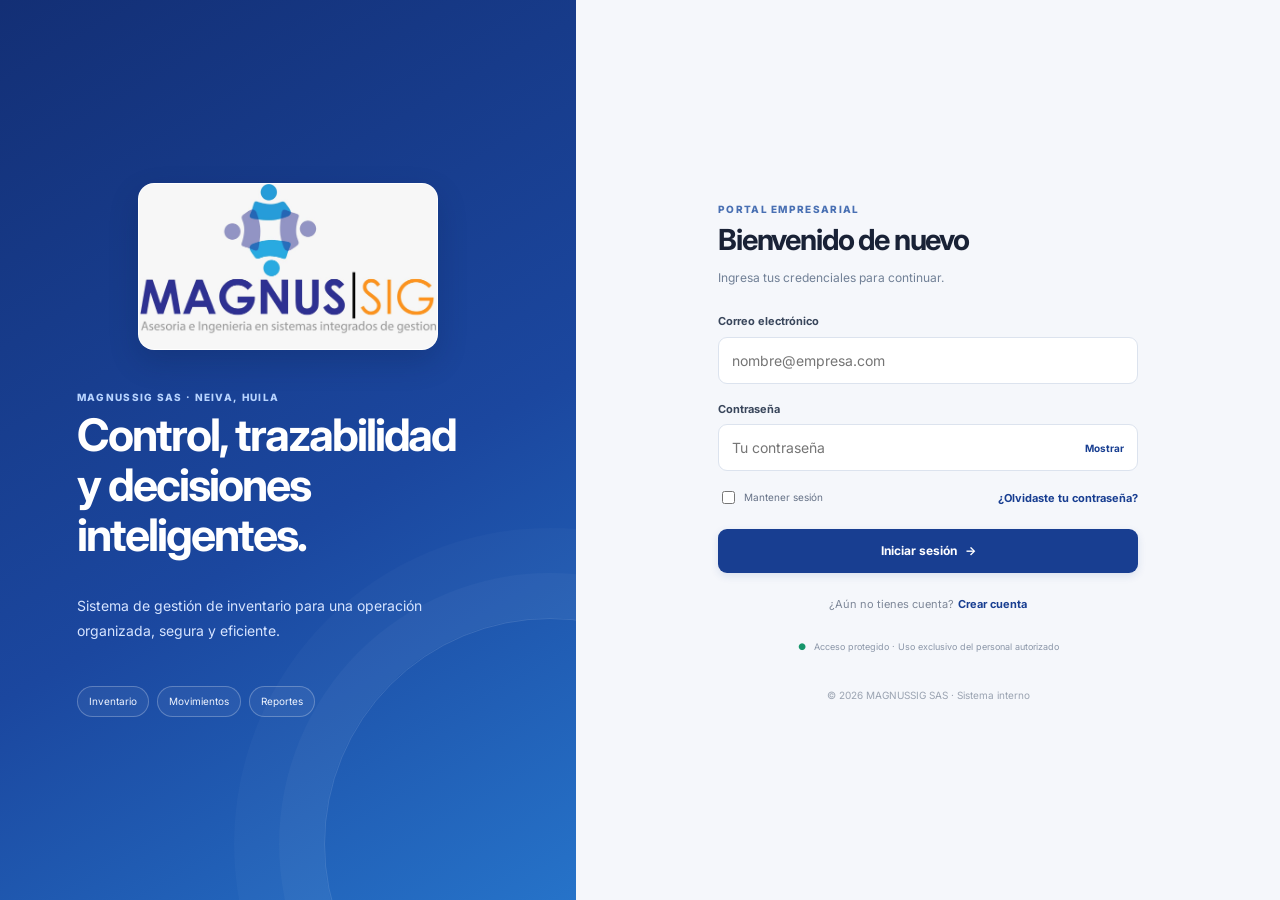
==== frontend/index.html @ 9a0e754b "Actualizar roles, acceso y menu superior Co-authored-by: Copilot <223556219+Copilot@users.noreply.gi" ====
<!doctype html>
<html lang="es"><head><meta charset="utf-8"><meta name="viewport" content="width=device-width,initial-scale=1"><meta name="theme-color" content="#183e91"><title>Inventario | MAGNUSSIG SIG</title><link rel="stylesheet" href="css/styles.css"></head>
<body><div class="app-shell" id="appShell">
<aside class="sidebar" id="sidebar"><div class="brand-lockup"><img src="assets/magnussig-logo.jpeg" alt="MAGNUSSIG SIG" class="sidebar-logo" onerror="this.style.display='none'"><div class="brand-fallback"><b>MAGNUSSIG</b><small>Sistema de inventario</small></div></div>
<div class="workspace-label">ESPACIO DE TRABAJO</div><nav class="nav" id="mainNav">
<button class="nav-item active" data-view="dashboard"><span>▦</span>Dashboard</button><button class="nav-item" data-view="productos"><span>◈</span>Productos <em id="navProducts">0</em></button><button class="nav-item" data-view="categorias"><span>▤</span>Categorías</button><button class="nav-item" data-view="movimientos"><span>⇄</span>Movimientos</button><button class="nav-item" data-view="ventas"><span>$</span>Ventas</button><button class="nav-item" data-view="usuarios" id="usersNav"><span>♙</span>Usuarios</button><button class="nav-item" data-view="reportes"><span>▥</span>Reportes</button>
</nav></aside>
<div class="sidebar-scrim" id="sidebarScrim"></div><main class="main-area"><header class="topbar"><button class="icon-button menu-button" id="menuButton" aria-label="Abrir menú">☰</button><div class="breadcrumbs"><span>Administración</span><b>/</b><strong id="breadcrumbTitle">Dashboard</strong></div><div class="topbar-right"><label class="global-search"><span>⌕</span><input id="globalSearch" placeholder="Buscar en el sistema..." aria-label="Buscar en el sistema"><kbd>Ctrl K</kbd></label><div class="topbar-user-menu"><button type="button" class="topbar-user" id="userMenuButton" aria-haspopup="menu" aria-expanded="false"><div class="avatar" id="userAvatar">A</div><div><strong id="topUserName">Administrador</strong><small id="topUserRole">Administrador</small></div><span class="user-menu-chevron">⌄</span></button><div class="user-dropdown" id="userDropdown" role="menu"><button type="button" role="menuitem" data-view-link="configuracion"><span>⚙</span> Configuración</button><button type="button" role="menuitem" id="helpCard"><span>i</span> ¿Necesitas ayuda?</button><button type="button" role="menuitem" class="logout-link" id="logoutBtn"><span>⇥</span> Cerrar sesión</button></div></div></div></header>
<div class="page-content" id="pageContent">
<section class="view active" id="view-dashboard"><div class="page-heading"><div><div class="eyebrow">RESUMEN GENERAL</div><h1>Dashboard</h1><p>Bienvenido, <strong id="welcomeName">Administrador</strong>. Este es el estado actual del inventario.</p></div><div class="heading-actions"><span class="date-chip" id="todayDate"></span><button class="btn btn-primary" data-action="new-movement">＋ Registrar movimiento</button></div></div>
<div class="metric-grid" id="metricGrid"></div><div class="dashboard-grid"><section class="surface-card chart-card"><div class="card-heading"><div><h2>Movimientos de inventario</h2><p>Entradas y salidas recientes</p></div><select id="chartRange" aria-label="Periodo del gráfico"><option value="7">Últimos 7 días</option><option value="30">Últimos 30 días</option></select></div><div class="chart-legend"><span><i class="legend-dot in"></i>Entradas</span><span><i class="legend-dot out"></i>Salidas</span></div><div id="movementChart" class="chart-area"></div></section><section class="surface-card quick-card"><div class="card-heading"><div><h2>Acciones rápidas</h2><p>Accede a tareas habituales</p></div></div><button class="quick-action" data-action="new-product"><span class="quick-icon blue">＋</span><span><b>Agregar producto</b><small>Registrar un artículo nuevo</small></span><span class="arrow">→</span></button><button class="quick-action" data-action="new-movement"><span class="quick-icon green">⇄</span><span><b>Registrar movimiento</b><small>Entrada o salida de stock</small></span><span class="arrow">→</span></button><button class="quick-action" data-action="view-low-stock"><span class="quick-icon amber">!</span><span><b>Revisar stock bajo</b><small>Ver productos que requieren atención</small></span><span class="arrow">→</span></button></section></div>
<section class="surface-card table-card"><div class="card-heading"><div><h2>Productos que requieren atención</h2><p>Inventario agotado o por debajo del mínimo</p></div><button class="btn btn-secondary btn-small" data-view-link="productos">Ver todos →</button></div><div class="table-scroll"><table class="data-table"><thead><tr><th>CÓDIGO</th><th>PRODUCTO</th><th>CATEGORÍA</th><th>STOCK ACTUAL</th><th>STOCK MÍNIMO</th><th>ESTADO</th><th></th></tr></thead><tbody id="attentionBody"></tbody></table></div></section></section>
<section class="view" id="view-productos"><div class="page-heading"><div><div class="eyebrow">CATÁLOGO</div><h1>Productos</h1><p>Administra los artículos y sus niveles de existencias.</p></div><button class="btn btn-primary" data-action="new-product">＋ Nuevo producto</button></div><section class="surface-card"><div class="list-toolbar"><label class="table-search">⌕ <input id="productSearch" placeholder="Buscar por nombre, código o categoría..."></label><select id="productStatusFilter"><option value="activos">Productos activos</option><option value="disponible">Disponible</option><option value="bajo">Stock bajo</option><option value="agotado">Agotado</option><option value="inactivos">Inactivos anteriores</option><option value="todos">Todos los productos</option></select><button class="btn btn-secondary btn-small" id="exportProducts">↓ Exportar CSV</button></div><div class="table-scroll"><table class="data-table"><thead><tr><th>CÓDIGO</th><th>PRODUCTO</th><th>CATEGORÍA</th><th>PRECIO UNITARIO</th><th>STOCK</th><th>STOCK MÍNIMO</th><th>ESTADO</th><th>ACCIONES</th></tr></thead><tbody id="productsBody"></tbody></table></div><div class="table-footer" id="productsFooter"></div></section></section>
<section class="view" id="view-categorias"><div class="page-heading"><div><div class="eyebrow">ORGANIZACIÓN</div><h1>Categorías</h1><p>Busca por categoría o por producto; cada resultado muestra su categoría asociada.</p></div><button class="btn btn-primary" data-action="new-category">＋ Nueva categoría</button></div><section class="surface-card"><div class="list-toolbar"><label class="table-search">⌕ <input id="categorySearch" placeholder="Buscar por nombre de categoría, producto o código..."></label></div><div id="categoryGrid" class="category-grid"></div></section></section>
<section class="view" id="view-movimientos"><div class="page-heading"><div><div class="eyebrow">TRAZABILIDAD</div><h1>Movimientos</h1><p>Consulta y registra entradas, salidas y ajustes de inventario.</p></div><button class="btn btn-primary" data-action="new-movement">＋ Registrar movimiento</button></div><section class="surface-card"><div class="list-toolbar"><label class="table-search">⌕ <input id="movementSearch" placeholder="Buscar producto o referencia..."></label><select id="movementTypeFilter"><option value="">Todos los tipos</option><option value="entrada">Entrada</option><option value="salida">Salida</option><option value="ajuste">Ajuste</option></select></div><div class="table-scroll"><table class="data-table"><thead><tr><th>FECHA</th><th>REFERENCIA</th><th>PRODUCTO</th><th>TIPO</th><th>CANTIDAD</th><th>USUARIO</th><th>OBSERVACIÓN</th></tr></thead><tbody id="movementsBody"></tbody></table></div></section></section>
<section class="view" id="view-ventas"><div class="page-heading"><div><div class="eyebrow">VENTAS</div><h1>Registro de ventas</h1><p>Registra productos, cantidades y forma de pago; el inventario se descuenta automáticamente.</p></div><button class="btn btn-primary" data-action="new-sale">＋ Registrar venta</button></div><section class="surface-card"><div class="list-toolbar"><label class="table-search">⌕ <input id="saleSearch" placeholder="Buscar por referencia, cliente o producto..."></label></div><div class="table-scroll"><table class="data-table"><thead><tr><th>FECHA</th><th>REFERENCIA</th><th>CLIENTE</th><th>PRODUCTOS</th><th>FORMA DE PAGO</th><th>VENDEDOR</th><th>TOTAL</th></tr></thead><tbody id="salesBody"></tbody></table></div></section></section>
<section class="view" id="view-usuarios"><div class="page-heading"><div><div class="eyebrow">ACCESOS</div><h1>Usuarios</h1><p>El administrador crea cuentas y asigna roles con acceso limitado o completo.</p></div><button class="btn btn-primary" data-action="new-user">＋ Crear usuario</button></div><section class="surface-card"><div class="list-toolbar"><label class="table-search">⌕ <input id="userSearch" placeholder="Buscar por nombre o correo..."></label></div><div class="table-scroll"><table class="data-table"><thead><tr><th>USUARIO</th><th>CORREO</th><th>ROL</th><th>ESTADO</th><th>REGISTRO</th><th>ACCIONES</th></tr></thead><tbody id="usersBody"></tbody></table></div></section></section>
<section class="view" id="view-reportes"><div class="page-heading"><div><div class="eyebrow">ANÁLISIS</div><h1>Reportes</h1><p>Indicadores y exportaciones para apoyar las decisiones operativas.</p></div><button class="btn btn-primary" id="exportReport">↓ Exportar inventario</button></div><div class="report-grid" id="reportGrid"></div><section class="surface-card"><div class="card-heading"><div><h2>Resumen del inventario</h2><p>Detalle de existencias, valorización y estado.</p></div></div><div class="table-scroll"><table class="data-table"><thead><tr><th>INDICADOR</th><th>VALOR</th><th>DESCRIPCIÓN</th></tr></thead><tbody id="reportBody"></tbody></table></div></section></section>
<section class="view" id="view-configuracion"><div class="page-heading"><div><div class="eyebrow">PREFERENCIAS</div><h1>Configuración</h1><p>Preferencias de inventario y sesión.</p></div></div><section class="surface-card settings-card"><div class="settings-row"><div><b>Empresa</b><p>MAGNUSSIG SAS · Asesoría e Ingeniería en sistemas integrados de gestión</p></div><span class="setting-value">Neiva, Huila</span></div><div class="settings-row"><div><b>Umbral de stock</b><p>Los productos con existencias iguales o inferiores al mínimo se marcan como stock bajo.</p></div><span class="setting-value">Automático</span></div><div class="settings-row"><div><b>Sesión actual</b><p id="settingsSessionUser">Usuario conectado</p></div><button class="btn btn-secondary btn-small" id="settingsLogout">Cerrar sesión</button></div><div class="settings-row"><div><b>Conexión</b><p>Inventario sincronizado con la base de datos Django.</p></div><span class="status-pill" id="connectionStatus">Comprobando</span></div></section></section>
</div></main></div>
<div class="modal-backdrop" id="modalBackdrop" hidden><section class="modal" role="dialog" aria-modal="true" aria-labelledby="modalTitle"><header class="modal-header"><div><span class="eyebrow" id="modalEyebrow">GESTIÓN</span><h2 id="modalTitle">Formulario</h2></div><button class="icon-button" type="button" id="modalClose" aria-label="Cerrar">×</button></header><form id="modalForm"><div class="modal-body" id="modalBody"></div><footer class="modal-footer" id="modalFooter"><button type="button" class="btn btn-secondary" id="modalCancel">Cancelar</button><button type="submit" class="btn btn-primary" id="modalSubmit">Guardar</button></footer></form></section></div>
<div id="toastRegion" class="toast-region" aria-live="polite" aria-atomic="true"></div><script src="js/app.js"></script></body></html>
---- frontend/css/styles.css ----
@import url('https://fonts.googleapis.com/css2?family=Inter:wght@400;500;600;700;800&display=swap');
:root{font-family:Inter,system-ui,-apple-system,"Segoe UI",sans-serif;color:#192236;background:#f5f7fb;font-synthesis:none;text-rendering:optimizeLegibility;--navy:#183e91;--navy-dark:#132e70;--blue-soft:#eaf1ff;--green:#16845b;--green-soft:#e6f7ef;--amber:#b86a08;--amber-soft:#fff4db;--red:#c83743;--red-soft:#ffebed;--muted:#718096;--line:#e5e9f1;--surface:#fff;--shadow:0 8px 24px rgba(29,49,87,.05);--radius:15px}*{box-sizing:border-box}body{margin:0;font-size:14px;line-height:1.5}button,input,select,textarea{font:inherit}button{cursor:pointer}button:focus-visible,input:focus-visible,select:focus-visible,textarea:focus-visible{outline:3px solid #8db4ff;outline-offset:2px}button:disabled{opacity:.6;cursor:not-allowed}[hidden]{display:none!important}.app-shell{min-height:100vh;display:grid;grid-template-columns:258px minmax(0,1fr)}.sidebar{height:100vh;position:sticky;top:0;background:#fff;border-right:1px solid var(--line);padding:23px 16px 15px;display:flex;flex-direction:column;z-index:30}.brand-lockup{min-height:91px;padding:0 7px 22px;border-bottom:1px solid var(--line);display:flex;gap:10px;align-items:center}.sidebar-logo{max-width:100%;width:205px;max-height:68px;object-fit:contain;object-position:left center}.brand-fallback{display:flex;flex-direction:column;gap:3px}.brand-fallback b{font-size:16px;color:var(--navy);letter-spacing:.04em}.brand-fallback small{font-size:11px;color:var(--muted)}.workspace-label{font-size:10px;font-weight:700;letter-spacing:.12em;color:#98a3b5;margin:23px 10px 9px}.nav{display:grid;gap:4px}.nav-item{width:100%;border:0;background:transparent;color:#5b667a;display:flex;align-items:center;gap:13px;text-align:left;padding:11px 12px;border-radius:10px;font-weight:500;transition:background .15s,color .15s}.nav-item>span:first-child{width:20px;text-align:center;font-size:19px}.nav-item:hover{background:#f3f6fc;color:var(--navy)}.nav-item.active{background:#eaf1ff;color:var(--navy);font-weight:700}.nav-item em{margin-left:auto;font-style:normal;border-radius:7px;background:#fff;padding:1px 7px;font-size:11px}.sidebar-bottom{margin-top:auto}.help-card{margin:12px 2px 16px;padding:12px 10px;background:#f6f8fc;border-radius:12px;display:flex;gap:9px;align-items:flex-start}.help-icon{width:23px;height:23px;border-radius:50%;display:grid;place-items:center;background:#e3ebfc;color:var(--navy);font-weight:800;flex:none}.help-card div:last-child{display:grid;gap:3px}.help-card strong{font-size:11px}.help-card small{font-size:10px;line-height:1.45;color:var(--muted)}.logout-link{color:#b43b47}.main-area{min-width:0}.topbar{height:72px;position:sticky;top:0;z-index:15;background:rgba(255,255,255,.95);backdrop-filter:blur(10px);border-bottom:1px solid var(--line);padding:0 30px;display:flex;align-items:center;gap:20px}.breadcrumbs{display:flex;align-items:center;gap:11px;color:#8a95a7;font-size:12px;white-space:nowrap}.breadcrumbs b{color:#c2c9d4;font-weight:400}.breadcrumbs strong{color:#27354e;font-weight:700}.topbar-right{margin-left:auto;display:flex;align-items:center;gap:17px;min-width:0}.global-search{height:39px;width:min(300px,28vw);min-width:190px;display:flex;align-items:center;gap:9px;border:1px solid #e1e6ef;border-radius:10px;padding:0 10px;color:#8490a2}.global-search input{border:0;outline:0;min-width:0;width:100%;background:transparent;color:#344054;font-size:12px}.global-search kbd{font-size:10px;white-space:nowrap;background:#f5f7fa;padding:3px 5px;border-radius:4px}.icon-button{position:relative;width:38px;height:38px;border:0;background:transparent;border-radius:10px;color:#667287;font-size:20px}.icon-button:hover{background:#f1f4f9}.notification-button i{position:absolute;width:6px;height:6px;background:#e05260;border:1px solid white;border-radius:50%;top:8px;right:8px}.topbar-user{display:flex;align-items:center;gap:9px;border-left:1px solid var(--line);padding-left:17px;min-width:135px}.avatar{width:36px;height:36px;border-radius:50%;display:grid;place-items:center;background:#e6edff;color:var(--navy);font-size:12px;font-weight:800;flex:none}.topbar-user>div:last-child{display:grid;line-height:1.25;gap:4px;min-width:0}.topbar-user strong{font-size:12px;max-width:155px;overflow:hidden;text-overflow:ellipsis;white-space:nowrap}.topbar-user small{font-size:10px;color:var(--muted)}.menu-button{display:none}.topbar-user-menu{position:relative}.topbar-user>div:nth-last-child(2){display:grid;line-height:1.15;gap:2px}.topbar-user>div:nth-last-child(2) strong{font-size:12px}.topbar-user>div:nth-last-child(2) small{font-size:10px;line-height:1.15;white-space:nowrap}.status-pending{background:#fff4db;color:#9a5d08;border-color:#f1d79a}.topbar-user{border-left:1px solid var(--line);border-top:0;border-right:0;border-bottom:0;background:transparent;padding:0 0 0 17px;min-width:135px;color:inherit;text-align:left}.topbar-user:hover strong{color:var(--navy)}.user-menu-chevron{color:#8490a2;font-size:13px;margin-left:auto;transition:transform .15s}.topbar-user-menu.open .user-menu-chevron{transform:rotate(180deg)}.user-dropdown{position:absolute;top:calc(100% + 13px);right:0;width:220px;padding:7px;background:#fff;border:1px solid var(--line);border-radius:12px;box-shadow:0 14px 35px rgba(25,37,54,.14);display:none;z-index:50}.topbar-user-menu.open .user-dropdown{display:grid}.user-dropdown button{border:0;background:transparent;color:#5b667a;display:flex;align-items:center;gap:12px;padding:11px 12px;border-radius:8px;text-align:left;font-weight:500}.user-dropdown button span{width:18px;text-align:center;font-size:18px;color:#7f8ca0}.user-dropdown button:hover{background:#f3f6fc;color:#263a67}.user-dropdown button.logout-link{color:#b43b47}.page-content{padding:30px;max-width:1700px;margin:auto}.view{display:none}.view.active{display:block;animation:fadein .2s ease}@keyframes fadein{from{opacity:.6;transform:translateY(3px)}to{opacity:1;transform:none}}.page-heading{display:flex;align-items:flex-end;justify-content:space-between;gap:20px;margin-bottom:25px}.eyebrow{font-size:10px;letter-spacing:.13em;font-weight:800;color:var(--navy);margin-bottom:5px}.page-heading h1{font-size:28px;letter-spacing:-.035em;margin:0 0 5px;color:#19253c}.page-heading p{margin:0;color:var(--muted);font-size:12px}.page-heading p strong{color:#43516a}.heading-actions{display:flex;flex-direction:column;align-items:flex-end;gap:10px}.date-chip{border:1px solid var(--line);background:#fff;border-radius:9px;padding:7px 12px;font-size:11px;color:#68758b}.btn{border:1px solid transparent;border-radius:9px;padding:10px 15px;font-weight:700;font-size:12px;display:inline-flex;align-items:center;justify-content:center;gap:8px;transition:transform .12s,background .12s}.btn:active{transform:translateY(1px)}.btn-primary{background:var(--navy);color:#fff;box-shadow:0 3px 8px rgba(24,62,145,.12)}.btn-primary:hover{background:var(--navy-dark)}.btn-secondary{background:#fff;color:#40516e;border-color:#dfe5ef}.btn-secondary:hover{background:#f7f9fd}.btn-danger{background:#fff0f1;color:#bd3540;border-color:#f5d1d5}.btn-small{padding:7px 10px;font-size:11px}.btn-full{width:100%;padding:12px}.metric-grid{display:grid;grid-template-columns:repeat(4,minmax(0,1fr));gap:15px;margin-bottom:20px}.metric-card{background:#fff;border:1px solid var(--line);border-radius:var(--radius);padding:18px;box-shadow:var(--shadow);min-width:0}.metric-top{display:flex;justify-content:space-between;align-items:flex-start;gap:10px;color:#6b778c;font-size:11px}.metric-icon{width:36px;height:36px;display:grid;place-items:center;border-radius:11px;font-size:17px;flex:none}.metric-icon.blue{background:#eaf1ff;color:#2861d7}.metric-icon.green{background:var(--green-soft);color:var(--green)}.metric-icon.amber{background:var(--amber-soft);color:var(--amber)}.metric-icon.red{background:var(--red-soft);color:var(--red)}.metric-value{font-size:30px;font-weight:800;letter-spacing:-.05em;margin:10px 0 2px;color:#1b2941}.metric-foot{font-size:10px;color:#8590a2}.dashboard-grid{display:grid;grid-template-columns:minmax(0,1.75fr) minmax(290px,1fr);gap:17px;margin-bottom:20px}.surface-card{background:#fff;border:1px solid var(--line);border-radius:var(--radius);box-shadow:var(--shadow);min-width:0;overflow:hidden}.chart-card,.quick-card{padding:20px}.card-heading{display:flex;align-items:center;justify-content:space-between;gap:16px;margin-bottom:17px}.card-heading h2{margin:0 0 4px;font-size:14px;color:#25334b;letter-spacing:-.015em}.card-heading p{margin:0;font-size:11px;color:#8a95a7}.card-heading select,.list-toolbar select{border:1px solid var(--line);background:#fff;color:#56647b;border-radius:8px;padding:8px;font-size:11px;max-width:100%}.chart-legend{display:flex;gap:17px;font-size:10px;color:#718096}.legend-dot{display:inline-block;width:7px;height:7px;border-radius:50%;margin-right:6px}.legend-dot.in{background:#2a68df}.legend-dot.out{background:#f5a623}.chart-area{min-height:215px;padding-top:9px;overflow:hidden}.chart-area svg{width:100%;height:auto;display:block;min-width:400px}.quick-card{display:flex;flex-direction:column}.quick-action{display:flex;align-items:center;gap:11px;padding:12px 3px;border:0;border-top:1px solid #f0f2f6;background:white;text-align:left;color:inherit}.quick-action:hover .arrow{transform:translateX(3px);color:var(--navy)}.quick-icon{width:35px;height:35px;border-radius:10px;display:grid;place-items:center;font-size:18px;flex:none}.quick-icon.blue{background:#eaf1ff;color:#2861d7}.quick-icon.green{background:var(--green-soft);color:var(--green)}.quick-icon.amber{background:var(--amber-soft);color:var(--amber)}.quick-action>span:nth-child(2){display:grid;gap:3px;min-width:0}.quick-action b{font-size:11px}.quick-action small{font-size:10px;color:#8a95a7}.quick-action .arrow{margin-left:auto;color:#9ba5b5;font-size:18px;transition:transform .15s}.table-card{padding-top:20px}.table-card>.card-heading{padding:0 20px}.table-scroll{width:100%;overflow:auto}.data-table{width:100%;border-collapse:collapse;text-align:left;white-space:nowrap}.data-table th{font-size:9px;letter-spacing:.07em;color:#8b96a8;background:#fafbfe;font-weight:800;padding:12px 16px;border-top:1px solid #edf0f5;border-bottom:1px solid #edf0f5}.data-table td{padding:13px 16px;border-bottom:1px solid #eef1f5;font-size:11px;color:#536078}.data-table tbody tr:last-child td{border-bottom:0}.data-table tbody tr:hover{background:#fbfcff}.data-table td b{color:#293852}.code-pill{font-size:10px;font-weight:700;color:#496084;background:#f0f4fb;border-radius:5px;padding:4px 6px}.status-pill,.type-pill{display:inline-flex;align-items:center;gap:5px;padding:4px 8px;border-radius:30px;font-size:10px;font-weight:700}.status-pill:before{content:'';width:5px;height:5px;border-radius:50%;background:currentColor}.status-available{background:var(--green-soft);color:#13784f}.status-low{background:var(--amber-soft);color:#9c600d}.status-out{background:var(--red-soft);color:#b6323f}.status-active{background:var(--green-soft);color:#13784f}.status-inactive{background:#eef1f6;color:#6e7787}.type-in{background:var(--green-soft);color:#13784f}.type-out{background:var(--red-soft);color:#b6323f}.type-adjust{background:var(--blue-soft);color:#315bb1}.table-actions{display:flex;gap:5px}.table-actions button{padding:5px 7px;border:1px solid var(--line);background:#fff;border-radius:6px;color:#5b6c85;font-size:10px}.table-actions button:hover{border-color:#9fb6eb;color:var(--navy)}.empty-row{text-align:center!important;padding:32px!important;color:#8b96a8!important}.list-toolbar{display:flex;gap:10px;align-items:center;flex-wrap:wrap;padding:17px 18px;border-bottom:1px solid #eef1f5}.table-search{display:flex;align-items:center;gap:8px;border:1px solid var(--line);border-radius:8px;padding:0 10px;height:36px;flex:1;min-width:200px;color:#8b96a8}.table-search input{border:0;outline:0;min-width:0;width:100%;font:inherit;font-size:11px}.table-footer{padding:12px 18px;border-top:1px solid #edf0f5;font-size:10px;color:#8b96a8}.category-grid{display:grid;grid-template-columns:repeat(3,minmax(0,1fr));gap:14px;padding:18px}.category-card{padding:18px;border:1px solid var(--line);border-radius:12px;display:flex;align-items:flex-start;gap:13px}.category-icon{height:42px;width:42px;border-radius:12px;display:grid;place-items:center;background:#edf2ff;color:var(--navy);font-size:20px;flex:none}.category-card h3{margin:0 0 3px;font-size:13px}.category-card p{margin:0;color:var(--muted);font-size:10px}.category-card .count{font-size:11px;font-weight:700;color:#53617a;margin-top:10px}.report-grid{display:grid;grid-template-columns:repeat(3,minmax(0,1fr));gap:15px;margin-bottom:19px}.report-tile{padding:19px;background:#fff;border:1px solid var(--line);border-radius:var(--radius)}.report-tile span{color:var(--muted);font-size:11px}.report-tile strong{display:block;font-size:25px;margin:7px 0}.report-tile small{color:#8d97a6;font-size:10px}.settings-card{padding:0 22px}.settings-row{display:flex;align-items:center;justify-content:space-between;gap:20px;padding:19px 0;border-bottom:1px solid #edf0f5}.settings-row:last-child{border-bottom:0}.settings-row b{font-size:12px}.settings-row p{margin:4px 0 0;color:var(--muted);font-size:11px}.setting-value{font-size:11px;background:#f4f6fa;padding:6px 9px;border-radius:7px;white-space:nowrap}.modal-backdrop{position:fixed;inset:0;background:rgba(14,27,52,.48);display:grid;place-items:center;padding:20px;z-index:80;overflow:auto}.modal{width:min(600px,100%);max-height:calc(100vh - 40px);overflow:auto;background:white;border-radius:16px;box-shadow:0 24px 80px rgba(7,22,51,.24)}.modal-header{display:flex;align-items:center;justify-content:space-between;padding:20px 24px;border-bottom:1px solid var(--line)}.modal-header h2{margin:0;font-size:19px}.modal-header .eyebrow{margin-bottom:3px}.modal-body{padding:22px 24px;display:grid;grid-template-columns:repeat(2,minmax(0,1fr));gap:15px}.form-field{display:flex;flex-direction:column;gap:6px;min-width:0}.form-field.full{grid-column:1/-1}.form-field label{font-size:11px;font-weight:700;color:#46536a}.form-field input,.form-field select,.form-field textarea{width:100%;min-width:0;padding:10px 11px;border:1px solid #dfe5ef;border-radius:8px;color:#29364c;background:#fff}.form-field textarea{min-height:75px;resize:vertical}.form-field small{color:var(--muted);font-size:10px}.modal-footer{padding:14px 24px 20px;display:flex;justify-content:flex-end;gap:8px;border-top:1px solid #edf0f5}.toast-region{position:fixed;right:20px;bottom:20px;z-index:100;display:grid;gap:9px}.toast{background:#172842;color:#fff;border-radius:10px;padding:12px 15px;box-shadow:0 10px 35px #1728422b;font-size:12px;max-width:min(360px,calc(100vw - 40px));animation:fadein .18s ease}.toast.success{background:#126343}.toast.error{background:#a92935}.toast.info{background:#1e4b9e}.login-body{background:#f5f7fb;min-height:100vh}.login-layout{min-height:100vh;display:grid;grid-template-columns:minmax(360px,.9fr) minmax(440px,1.1fr)}.login-brand-panel{background:linear-gradient(150deg,#132f75 0%,#1b479f 57%,#2673c9 100%);padding:55px clamp(30px,6vw,100px);display:flex;flex-direction:column;justify-content:center;color:white;position:relative;overflow:hidden}.login-brand-panel:after{content:'';position:absolute;width:450px;height:450px;border-radius:50%;border:1px solid #ffffff20;right:-200px;bottom:-170px;box-shadow:0 0 0 45px #ffffff08,0 0 0 90px #ffffff06}.login-brand-logo{width:min(100%,330px);max-height:135px;object-fit:contain;object-position:left center;background:white;border-radius:12px;padding:10px;margin-bottom:40px}.brand-monogram{width:54px;height:54px;display:grid;place-items:center;border-radius:15px;background:#ffffff18;border:1px solid #ffffff30;font-weight:800;font-size:18px;letter-spacing:.08em;margin-bottom:30px}.login-brand-panel .eyebrow{color:#b8d4ff}.login-brand-panel h1{font-size:clamp(29px,3.5vw,48px);line-height:1.12;letter-spacing:-.045em;margin:0 0 19px;position:relative;z-index:1}.brand-copy{font-size:14px;line-height:1.8;color:#d6e4ff;max-width:440px;position:relative;z-index:1}.brand-pills{display:flex;gap:8px;flex-wrap:wrap;margin-top:28px}.brand-pills span{border:1px solid #ffffff40;background:#ffffff0d;border-radius:30px;padding:7px 11px;font-size:10px;color:#f0f5ff}.login-panel{display:flex;flex-direction:column;align-items:center;justify-content:center;padding:40px 28px}.login-card{width:min(420px,100%)}.login-heading{margin-bottom:26px}.login-heading .eyebrow{color:#4970b3}.login-heading h2{font-size:29px;letter-spacing:-.04em;margin:0 0 7px}.login-heading p,.form-help{font-size:12px;color:var(--muted);margin:0;line-height:1.6}.field{display:grid;gap:7px;margin-bottom:17px}.field label{font-size:11px;font-weight:700;color:#39465b}.field input{width:100%;border:1px solid #dce3ee;border-radius:9px;padding:12px 13px;background:#fff;color:#1c2940;outline:none}.field input:focus{border-color:#507bd4;box-shadow:0 0 0 3px #507bd41c}.password-wrap{position:relative}.password-wrap input{padding-right:82px}.password-toggle{position:absolute;right:5px;top:50%;transform:translateY(-50%);border:0;border-radius:6px;background:transparent;color:var(--navy);padding:6px 9px;font-size:10px;font-weight:700}.login-options{display:flex;align-items:center;justify-content:space-between;gap:8px;margin:1px 0 22px;font-size:10px}.remember{display:flex;align-items:center;gap:6px;color:#667287}.remember input{accent-color:var(--navy)}.text-button{border:0;padding:0;background:none;color:var(--navy);font-size:11px;font-weight:700}.text-button:hover{text-decoration:underline}.auth-footer{margin-top:23px;text-align:center;font-size:11px;color:#7d8798}.auth-footer .text-button{margin-left:4px}.security-note{text-align:center;color:#8b96a8;font-size:9px;margin:27px 0 0}.security-note span{color:#15956a;margin-right:5px}.login-panel footer{margin-top:35px;font-size:10px;color:#9aa3b1;text-align:center}.alert{padding:11px 12px;border-radius:8px;margin-bottom:15px;font-size:11px;background:#ffebed;color:#b52e3b;border:1px solid #f5cdd1}.alert.success{background:#e6f7ef;color:#126a49;border-color:#c6ecd9}.alert.info{background:#eaf1ff;color:#214b9f;border-color:#d1e0ff}
@media(max-width:1150px){.app-shell{grid-template-columns:230px minmax(0,1fr)}.page-content{padding:23px}.topbar{padding:0 22px;gap:12px}.topbar-right{gap:10px}.dashboard-grid{grid-template-columns:minmax(0,1.4fr) minmax(260px,1fr)}.metric-card{padding:14px}.global-search{min-width:150px}.sidebar-logo{width:185px}}
@media(max-width:900px){.app-shell{grid-template-columns:1fr}.sidebar{position:fixed;left:0;top:0;bottom:0;height:100dvh;width:260px;transform:translateX(-105%);transition:transform .2s ease;box-shadow:0 0 35px #13244318}.app-shell.menu-open .sidebar{transform:translateX(0)}.sidebar-scrim{display:none;position:fixed;inset:0;background:#0e1b3470;z-index:25}.app-shell.menu-open .sidebar-scrim{display:block}.menu-button{display:inline-block}.breadcrumbs{display:none}.topbar{height:65px;padding:0 16px}.page-content{padding:22px 17px}.dashboard-grid{grid-template-columns:1fr}.login-layout{grid-template-columns:.8fr 1.2fr}.login-brand-panel{padding:35px}.brand-pills{gap:5px}}
@media(max-width:620px){.topbar-right{gap:5px}.global-search{width:38px;min-width:38px;padding:0 9px;border:0;background:#f4f6fb}.global-search input,.global-search kbd{display:none}.topbar-user{padding-left:8px;min-width:0;border:0}.topbar-user>div:last-child{display:none}.topbar-user .avatar{width:33px;height:33px}.topbar{gap:8px}.page-heading{align-items:flex-start;flex-direction:column}.heading-actions{align-items:flex-start;flex-direction:row;flex-wrap:wrap}.metric-grid{grid-template-columns:repeat(2,minmax(0,1fr));gap:9px}.metric-card{padding:13px}.metric-top{font-size:10px}.metric-value{font-size:25px}.metric-icon{height:30px;width:30px}.chart-card,.quick-card{padding:15px}.card-heading{align-items:flex-start}.category-grid,.report-grid{grid-template-columns:1fr}.modal-body{grid-template-columns:1fr;padding:17px}.form-field.full{grid-column:auto}.modal-header{padding:17px}.modal-footer{padding:13px 17px 17px}.login-layout{grid-template-columns:1fr}.login-brand-panel{padding:27px 24px 30px;min-height:260px}.login-brand-logo{max-width:230px;max-height:75px;margin-bottom:20px}.brand-monogram{display:none}.login-brand-panel h1{font-size:30px}.brand-copy{font-size:12px}.brand-pills{margin-top:15px}.login-panel{padding:34px 22px}.login-heading h2{font-size:25px}.login-panel footer{margin-top:25px}.settings-row{align-items:flex-start;flex-direction:column;gap:10px}.list-toolbar{padding:12px}.table-search{min-width:100%}.page-heading h1{font-size:25px}}
@media(prefers-reduced-motion:reduce){*,*:before,*:after{animation-duration:.01ms!important;transition-duration:.01ms!important;scroll-behavior:auto!important}}

/* FIX DE DISTRIBUCIÓN: asegura que el contenido principal ocupe el ancho disponible */
html, body { width: 100%; min-height: 100%; }
.app-shell { width: 100%; grid-template-columns: 258px minmax(0, 1fr); }
.main-area { width: 100%; min-width: 0; }
.topbar { width: 100%; min-width: 0; }
.page-content { width: 100%; min-width: 0; max-width: none; margin: 0; }
@media (max-width: 900px) {
  .app-shell { grid-template-columns: minmax(0, 1fr); }
  .main-area { grid-column: 1; }
  .page-content { padding: 22px 17px; }
} 
@media (max-width: 900px) {
  .sidebar { position: fixed; inset: 0 auto 0 0; width: min(280px, 85vw); height: 100vh; transform: translateX(-105%); transition: transform .2s ease; }
  .app-shell.menu-open .sidebar { transform: translateX(0); }
  .sidebar-scrim { display: none; position: fixed; inset: 0; z-index: 25; background: rgba(16, 28, 49, .42); }
  .app-shell.menu-open .sidebar-scrim { display: block; }
  .menu-button { display: inline-grid; place-items: center; flex: none; }
  .dashboard-grid { grid-template-columns: minmax(0, 1fr); }
  .page-heading { align-items: flex-start; }
}
.page-content .metric-grid { grid-template-columns: repeat(5, minmax(0, 1fr)); }
.error-row { color: #b42332; background: #fff4f4; padding: 12px !important; text-align: left; }
@media (max-width: 1200px) {
  .page-content .metric-grid { grid-template-columns: repeat(3, minmax(0, 1fr)); }
}
@media (max-width: 650px) {
  .page-content .metric-grid { grid-template-columns: repeat(2, minmax(0, 1fr)); }
  .topbar { padding: 0 14px; gap: 8px; }
  .global-search { min-width: 0; width: 34vw; }
  .global-search kbd, .notification-button { display: none; }
  .breadcrumbs > span, .breadcrumbs > b { display: none; }
  .topbar-user { min-width: 0; padding-left: 7px; }
  .topbar-user > div:last-child { display: none; }
}

.app-shell { grid-template-columns: 278px minmax(0, 1fr); }
.sidebar-scrim { display: none; }
.main-area { grid-column: 2; }
.sidebar { padding: 22px 15px 15px; }
.brand-lockup { min-width: 0; gap: 10px; padding: 0 7px 20px; }
.sidebar-logo { width: 130px; max-width: 58%; flex: 0 0 130px; }
.brand-fallback { min-width: 0; }
.nav { gap: 5px; }
.nav-item { padding: 14px 13px; border-radius: 11px; }
.nav-item.active { box-shadow: inset 3px 0 #2a68df; }
.help-card { margin: 12px 0 15px; padding: 13px 11px; }

@media (max-width: 1150px) {
  .app-shell { grid-template-columns: 230px minmax(0, 1fr); }
  .sidebar-logo { width: 96px; max-width: 48%; flex-basis: 96px; }
}

@media (max-width: 900px) {
  .app-shell { grid-template-columns: minmax(0, 1fr); }
  .main-area { grid-column: 1; }
  .sidebar-logo { width: 130px; max-width: 58%; flex-basis: 130px; }
}

.help-card {
  width: calc(100% - 4px);
  border: 0;
  color: inherit;
  text-align: left;
  cursor: pointer;
}
.help-card:hover { background: #edf2fc; }
.help-copy { display: grid; gap: 3px; }
.help-copy strong { font-size: 11px; }
.help-copy small { font-size: 10px; line-height: 1.45; color: var(--muted); }
.category-matches { display: grid; gap: 8px; margin-top: 12px; }
.category-match { display: grid; gap: 2px; border-left: 3px solid #2a68df; background: #f6f8fc; border-radius: 5px; padding: 8px 10px; font-size: 11px; }
.category-match span,.category-match small { color: var(--muted); }
.form-grid { display: grid; grid-template-columns: repeat(2,minmax(0,1fr)); gap: 12px; align-items: end; }
.sale-cart { margin-top: 22px; }
.sale-cart h3 { margin: 0 0 10px; font-size: 14px; }
.sale-cart-line { display: grid; grid-template-columns: minmax(0,1fr) auto auto; gap: 12px; align-items: center; border-bottom: 1px solid var(--line); padding: 9px 0; }
.sale-cart-line>span { display: grid; }
.sale-cart-line small { color: var(--muted); }
.sale-total { display: flex; justify-content: space-between; padding-top: 14px; font-weight: 700; }
.help-center { display: grid; grid-template-columns: minmax(190px, .8fr) minmax(0, 1.6fr); min-height: 390px; gap: 18px; }
.help-inbox { border-right: 1px solid var(--line); padding-right: 12px; overflow-y: auto; }
.help-inbox h3,.help-chat-heading h3,.help-compose h3 { margin: 12px 0; font-size: 14px; }
.help-ticket { width: 100%; display: grid; gap: 3px; border: 1px solid var(--line); background: white; color: inherit; border-radius: 8px; padding: 10px; text-align: left; margin-bottom: 7px; }
.help-ticket.selected { border-color: #8db4ff; background: var(--blue-soft); }
.help-ticket small,.help-chat-heading small { color: var(--muted); }
.help-conversation { display: flex; flex-direction: column; min-width: 0; }
.help-chat-heading { display: flex; justify-content: space-between; align-items: flex-start; gap: 8px; }
.help-chat-heading h3 { margin-top: 0; }
.help-messages { display: grid; gap: 9px; overflow-y: auto; max-height: 280px; padding: 4px 5px; }
.help-message { max-width: 88%; border-radius: 10px; padding: 10px 12px; background: #f2f5fa; }
.help-message.admin-message { justify-self: end; background: var(--blue-soft); }
.help-message p { margin: 5px 0; white-space: pre-wrap; overflow-wrap: anywhere; }
.help-message small { color: var(--muted); }
.help-reply,.help-compose { display: grid; gap: 9px; margin-top: 14px; }
.help-reply textarea,.help-compose textarea,.help-compose input { width: 100%; border: 1px solid var(--line); border-radius: 8px; padding: 10px; resize: vertical; }
.help-compose label { font-weight: 600; font-size: 12px; }
.help-closed,.help-placeholder { color: var(--muted); padding: 20px 8px; }
@media (max-width: 650px) {
  .help-center { grid-template-columns: minmax(0,1fr); }
  .help-inbox { border-right: 0; border-bottom: 1px solid var(--line); padding: 0 0 12px; max-height: 160px; }
  .form-grid { grid-template-columns: minmax(0,1fr); }
  .sale-cart-line { grid-template-columns: minmax(0,1fr) auto; }
  .sale-cart-line button { grid-column: 1 / -1; justify-self: start; }
}
.metric-value-inventory { font-size: clamp(17px, 1.65vw, 23px); letter-spacing: -.045em; overflow-wrap: anywhere; }
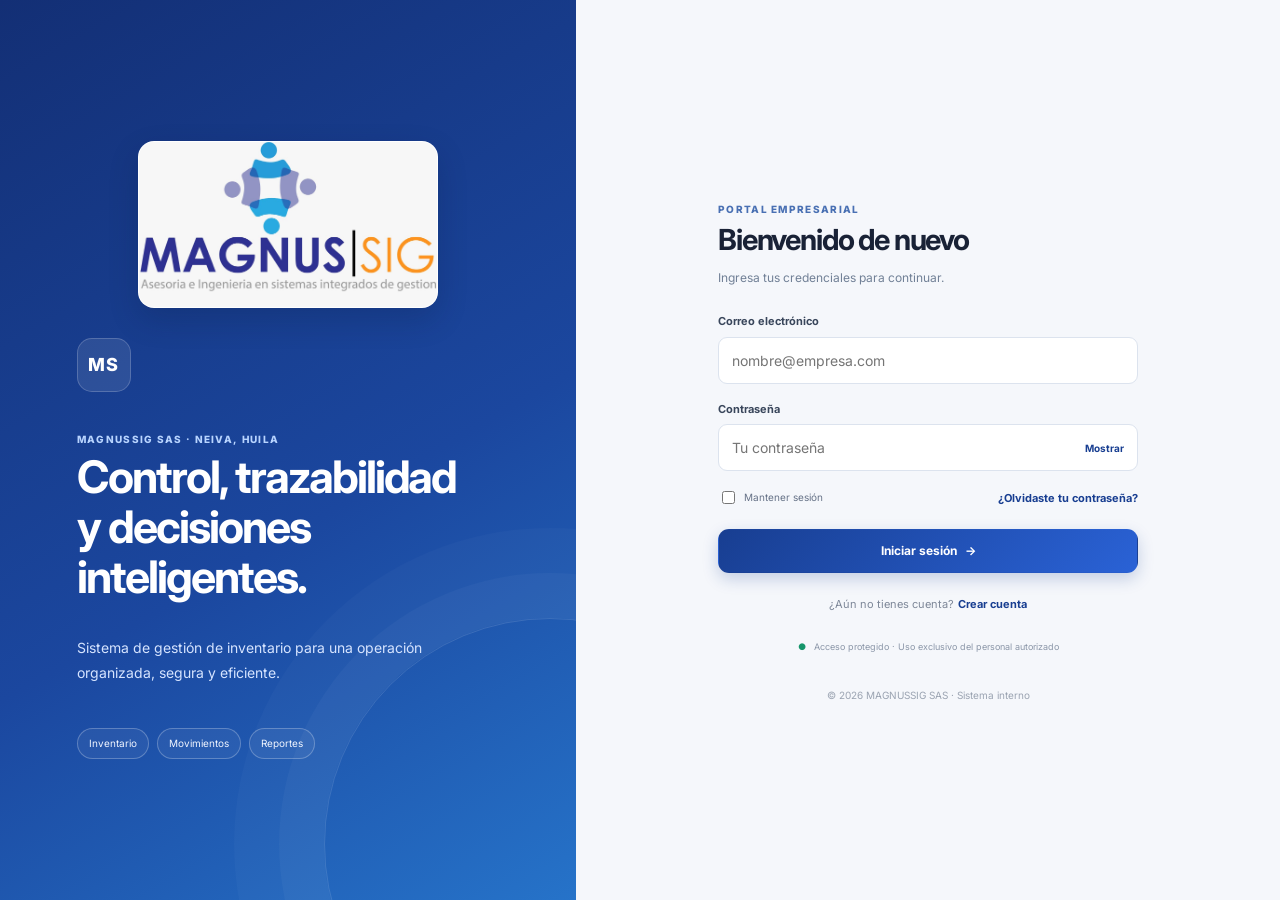
==== commit d74ea526: "feat(frontend): menú lateral profesional y versión anti-caché - Íconos SVG de línea en el menú later" ====
--- a/frontend/index.html
+++ b/frontend/index.html
@@ -1,11 +1,11 @@
 <!doctype html>
-<html lang="es"><head><meta charset="utf-8"><meta name="viewport" content="width=device-width,initial-scale=1"><meta name="theme-color" content="#183e91"><title>Inventario | MAGNUSSIG SIG</title><link rel="stylesheet" href="css/styles.css"></head>
+<html lang="es"><head><meta charset="utf-8"><meta name="viewport" content="width=device-width,initial-scale=1"><meta name="theme-color" content="#183e91"><title>Inventario | MAGNUSSIG SIG</title><meta name="app-version" content="2"><link rel="stylesheet" href="css/styles.css?v=2"></head>
 <body><div class="app-shell" id="appShell">
-<aside class="sidebar" id="sidebar"><div class="brand-lockup"><img src="assets/magnussig-logo.jpeg" alt="MAGNUSSIG SIG" class="sidebar-logo" onerror="this.style.display='none'"><div class="brand-fallback"><b>MAGNUSSIG</b><small>Sistema de inventario</small></div></div>
-<div class="workspace-label">ESPACIO DE TRABAJO</div><nav class="nav" id="mainNav">
-<button class="nav-item active" data-view="dashboard"><span>▦</span>Dashboard</button><button class="nav-item" data-view="productos"><span>◈</span>Productos <em id="navProducts">0</em></button><button class="nav-item" data-view="categorias"><span>▤</span>Categorías</button><button class="nav-item" data-view="movimientos"><span>⇄</span>Movimientos</button><button class="nav-item" data-view="ventas"><span>$</span>Ventas</button><button class="nav-item" data-view="usuarios" id="usersNav"><span>♙</span>Usuarios</button><button class="nav-item" data-view="reportes"><span>▥</span>Reportes</button>
-</nav></aside>
-<div class="sidebar-scrim" id="sidebarScrim"></div><main class="main-area"><header class="topbar"><button class="icon-button menu-button" id="menuButton" aria-label="Abrir menú">☰</button><div class="breadcrumbs"><span>Administración</span><b>/</b><strong id="breadcrumbTitle">Dashboard</strong></div><div class="topbar-right"><label class="global-search"><span>⌕</span><input id="globalSearch" placeholder="Buscar en el sistema..." aria-label="Buscar en el sistema"><kbd>Ctrl K</kbd></label><div class="topbar-user-menu"><button type="button" class="topbar-user" id="userMenuButton" aria-haspopup="menu" aria-expanded="false"><div class="avatar" id="userAvatar">A</div><div><strong id="topUserName">Administrador</strong><small id="topUserRole">Administrador</small></div><span class="user-menu-chevron">⌄</span></button><div class="user-dropdown" id="userDropdown" role="menu"><button type="button" role="menuitem" data-view-link="configuracion"><span>⚙</span> Configuración</button><button type="button" role="menuitem" id="helpCard"><span>i</span> ¿Necesitas ayuda?</button><button type="button" role="menuitem" class="logout-link" id="logoutBtn"><span>⇥</span> Cerrar sesión</button></div></div></div></header>
+<aside class="sidebar" id="sidebar" aria-label="Menú lateral"><div class="brand-lockup"><img src="assets/magnussig-logo.png?v=2" alt="MAGNUSSIG SIG" class="sidebar-logo" onerror="this.style.display='none'"><button class="sidebar-close" type="button" id="sidebarClose" aria-label="Cerrar menú"><svg class="nav-icon" viewBox="0 0 24 24" width="20" height="20" fill="none" stroke="currentColor" stroke-width="1.8" stroke-linecap="round" stroke-linejoin="round" aria-hidden="true"><path d="M18 6 6 18"/><path d="m6 6 12 12"/></svg></button></div>
+<div class="workspace-label">MENÚ PRINCIPAL</div><nav class="nav" id="mainNav">
+<button class="nav-item active" type="button" data-view="dashboard" title="Dashboard"><svg class="nav-icon" viewBox="0 0 24 24" width="20" height="20" fill="none" stroke="currentColor" stroke-width="1.8" stroke-linecap="round" stroke-linejoin="round" aria-hidden="true"><rect x="3" y="3" width="7" height="9" rx="1.5"/><rect x="14" y="3" width="7" height="5" rx="1.5"/><rect x="14" y="12" width="7" height="9" rx="1.5"/><rect x="3" y="16" width="7" height="5" rx="1.5"/></svg><span class="nav-label">Dashboard</span></button><button class="nav-item" type="button" data-view="productos" title="Productos"><svg class="nav-icon" viewBox="0 0 24 24" width="20" height="20" fill="none" stroke="currentColor" stroke-width="1.8" stroke-linecap="round" stroke-linejoin="round" aria-hidden="true"><path d="M21 8a2 2 0 0 0-1-1.73l-7-4a2 2 0 0 0-2 0l-7 4A2 2 0 0 0 3 8v8a2 2 0 0 0 1 1.73l7 4a2 2 0 0 0 2 0l7-4A2 2 0 0 0 21 16Z"/><path d="m3.3 7 8.7 5 8.7-5"/><path d="M12 22V12"/></svg><span class="nav-label">Productos</span><em id="navProducts">0</em></button><button class="nav-item" type="button" data-view="categorias" title="Categorías" data-admin-only><svg class="nav-icon" viewBox="0 0 24 24" width="20" height="20" fill="none" stroke="currentColor" stroke-width="1.8" stroke-linecap="round" stroke-linejoin="round" aria-hidden="true"><path d="M20 20a2 2 0 0 0 2-2V8a2 2 0 0 0-2-2h-7.9a2 2 0 0 1-1.69-.9L9.6 3.9A2 2 0 0 0 7.93 3H4a2 2 0 0 0-2 2v13a2 2 0 0 0 2 2Z"/></svg><span class="nav-label">Categorías</span></button><button class="nav-item" type="button" data-view="movimientos" title="Movimientos"><svg class="nav-icon" viewBox="0 0 24 24" width="20" height="20" fill="none" stroke="currentColor" stroke-width="1.8" stroke-linecap="round" stroke-linejoin="round" aria-hidden="true"><path d="M8 3 4 7l4 4"/><path d="M4 7h16"/><path d="m16 21 4-4-4-4"/><path d="M20 17H4"/></svg><span class="nav-label">Movimientos</span></button><button class="nav-item" type="button" data-view="ventas" title="Ventas"><svg class="nav-icon" viewBox="0 0 24 24" width="20" height="20" fill="none" stroke="currentColor" stroke-width="1.8" stroke-linecap="round" stroke-linejoin="round" aria-hidden="true"><circle cx="8" cy="21" r="1"/><circle cx="19" cy="21" r="1"/><path d="M2.05 2.05h2l2.66 12.42a2 2 0 0 0 2 1.58h9.78a2 2 0 0 0 1.95-1.57l1.65-7.43H5.12"/></svg><span class="nav-label">Ventas</span></button><button class="nav-item" type="button" data-view="usuarios" title="Usuarios" id="usersNav" data-admin-only><svg class="nav-icon" viewBox="0 0 24 24" width="20" height="20" fill="none" stroke="currentColor" stroke-width="1.8" stroke-linecap="round" stroke-linejoin="round" aria-hidden="true"><path d="M16 21v-2a4 4 0 0 0-4-4H6a4 4 0 0 0-4 4v2"/><circle cx="9" cy="7" r="4"/><path d="M22 21v-2a4 4 0 0 0-3-3.87"/><path d="M16 3.13a4 4 0 0 1 0 7.75"/></svg><span class="nav-label">Usuarios</span></button><button class="nav-item" type="button" data-view="reportes" title="Reportes" data-admin-only><svg class="nav-icon" viewBox="0 0 24 24" width="20" height="20" fill="none" stroke="currentColor" stroke-width="1.8" stroke-linecap="round" stroke-linejoin="round" aria-hidden="true"><path d="M3 3v18h18"/><path d="M18 17V9"/><path d="M13 17V5"/><path d="M8 17v-3"/></svg><span class="nav-label">Reportes</span></button>
+</nav><div class="sidebar-bottom"><div class="sidebar-user" id="sidebarUser" title="Usuario conectado"><div class="avatar" id="sideAvatar">U</div><div class="sidebar-user-info"><strong id="sideName">Usuario</strong><span class="role-chip" id="sideRole">Empleado</span></div></div><button class="nav-item" type="button" id="helpCard" title="Ayuda"><svg class="nav-icon" viewBox="0 0 24 24" width="20" height="20" fill="none" stroke="currentColor" stroke-width="1.8" stroke-linecap="round" stroke-linejoin="round" aria-hidden="true"><circle cx="12" cy="12" r="10"/><path d="M9.09 9a3 3 0 0 1 5.83 1c0 2-3 3-3 3"/><path d="M12 17h.01"/></svg><span class="nav-label">Ayuda</span></button><button class="nav-item logout-link" type="button" id="logoutBtn" title="Cerrar sesión"><svg class="nav-icon" viewBox="0 0 24 24" width="20" height="20" fill="none" stroke="currentColor" stroke-width="1.8" stroke-linecap="round" stroke-linejoin="round" aria-hidden="true"><path d="M9 21H5a2 2 0 0 1-2-2V5a2 2 0 0 1 2-2h4"/><path d="m16 17 5-5-5-5"/><path d="M21 12H9"/></svg><span class="nav-label">Cerrar sesión</span></button></div></aside>
+<div class="sidebar-scrim" id="sidebarScrim"></div><main class="main-area"><header class="topbar"><button class="icon-button menu-button" id="menuButton" aria-label="Abrir menú">☰</button><div class="breadcrumbs"><span>Inicio</span><b>/</b><strong id="breadcrumbTitle">Dashboard</strong></div><div class="topbar-right"><label class="global-search"><span>⌕</span><input id="globalSearch" placeholder="Buscar en el sistema..." aria-label="Buscar en el sistema"><kbd>Ctrl K</kbd></label><div class="user-menu" id="userMenu"><button type="button" class="topbar-user" id="userMenuButton" aria-haspopup="true" aria-expanded="false"><div class="avatar" id="userAvatar">A</div><div class="user-info"><strong id="topUserName">Administrador</strong><small id="topUserRole">Administrador</small></div><span class="user-caret" aria-hidden="true">▾</span></button><div class="user-dropdown" id="userDropdown" hidden><div class="user-dropdown-head"><div class="avatar avatar-lg" id="dropAvatar">A</div><div><strong id="dropName">Usuario</strong><small id="dropEmail"></small><span class="role-chip" id="dropRole">Empleado</span></div></div><button type="button" class="user-dropdown-item" data-goto="configuracion"><span>⚙</span>Configuración</button><button type="button" class="user-dropdown-item danger" id="dropLogout"><span>⇥</span>Cerrar sesión</button></div></div></div></header>
 <div class="page-content" id="pageContent">
 <section class="view active" id="view-dashboard"><div class="page-heading"><div><div class="eyebrow">RESUMEN GENERAL</div><h1>Dashboard</h1><p>Bienvenido, <strong id="welcomeName">Administrador</strong>. Este es el estado actual del inventario.</p></div><div class="heading-actions"><span class="date-chip" id="todayDate"></span><button class="btn btn-primary" data-action="new-movement">＋ Registrar movimiento</button></div></div>
 <div class="metric-grid" id="metricGrid"></div><div class="dashboard-grid"><section class="surface-card chart-card"><div class="card-heading"><div><h2>Movimientos de inventario</h2><p>Entradas y salidas recientes</p></div><select id="chartRange" aria-label="Periodo del gráfico"><option value="7">Últimos 7 días</option><option value="30">Últimos 30 días</option></select></div><div class="chart-legend"><span><i class="legend-dot in"></i>Entradas</span><span><i class="legend-dot out"></i>Salidas</span></div><div id="movementChart" class="chart-area"></div></section><section class="surface-card quick-card"><div class="card-heading"><div><h2>Acciones rápidas</h2><p>Accede a tareas habituales</p></div></div><button class="quick-action" data-action="new-product"><span class="quick-icon blue">＋</span><span><b>Agregar producto</b><small>Registrar un artículo nuevo</small></span><span class="arrow">→</span></button><button class="quick-action" data-action="new-movement"><span class="quick-icon green">⇄</span><span><b>Registrar movimiento</b><small>Entrada o salida de stock</small></span><span class="arrow">→</span></button><button class="quick-action" data-action="view-low-stock"><span class="quick-icon amber">!</span><span><b>Revisar stock bajo</b><small>Ver productos que requieren atención</small></span><span class="arrow">→</span></button></section></div>
@@ -19,4 +19,4 @@
 <section class="view" id="view-configuracion"><div class="page-heading"><div><div class="eyebrow">PREFERENCIAS</div><h1>Configuración</h1><p>Preferencias de inventario y sesión.</p></div></div><section class="surface-card settings-card"><div class="settings-row"><div><b>Empresa</b><p>MAGNUSSIG SAS · Asesoría e Ingeniería en sistemas integrados de gestión</p></div><span class="setting-value">Neiva, Huila</span></div><div class="settings-row"><div><b>Umbral de stock</b><p>Los productos con existencias iguales o inferiores al mínimo se marcan como stock bajo.</p></div><span class="setting-value">Automático</span></div><div class="settings-row"><div><b>Sesión actual</b><p id="settingsSessionUser">Usuario conectado</p></div><button class="btn btn-secondary btn-small" id="settingsLogout">Cerrar sesión</button></div><div class="settings-row"><div><b>Conexión</b><p>Inventario sincronizado con la base de datos Django.</p></div><span class="status-pill" id="connectionStatus">Comprobando</span></div></section></section>
 </div></main></div>
 <div class="modal-backdrop" id="modalBackdrop" hidden><section class="modal" role="dialog" aria-modal="true" aria-labelledby="modalTitle"><header class="modal-header"><div><span class="eyebrow" id="modalEyebrow">GESTIÓN</span><h2 id="modalTitle">Formulario</h2></div><button class="icon-button" type="button" id="modalClose" aria-label="Cerrar">×</button></header><form id="modalForm"><div class="modal-body" id="modalBody"></div><footer class="modal-footer" id="modalFooter"><button type="button" class="btn btn-secondary" id="modalCancel">Cancelar</button><button type="submit" class="btn btn-primary" id="modalSubmit">Guardar</button></footer></form></section></div>
-<div id="toastRegion" class="toast-region" aria-live="polite" aria-atomic="true"></div><script src="js/app.js"></script></body></html>
+<div id="toastRegion" class="toast-region" aria-live="polite" aria-atomic="true"></div><script src="js/app.js?v=2"></script><script src="js/ui.js?v=2"></script></body></html>
--- a/frontend/css/styles.css
+++ b/frontend/css/styles.css
@@ -1,5 +1,5 @@
 @import url('https://fonts.googleapis.com/css2?family=Inter:wght@400;500;600;700;800&display=swap');
-:root{font-family:Inter,system-ui,-apple-system,"Segoe UI",sans-serif;color:#192236;background:#f5f7fb;font-synthesis:none;text-rendering:optimizeLegibility;--navy:#183e91;--navy-dark:#132e70;--blue-soft:#eaf1ff;--green:#16845b;--green-soft:#e6f7ef;--amber:#b86a08;--amber-soft:#fff4db;--red:#c83743;--red-soft:#ffebed;--muted:#718096;--line:#e5e9f1;--surface:#fff;--shadow:0 8px 24px rgba(29,49,87,.05);--radius:15px}*{box-sizing:border-box}body{margin:0;font-size:14px;line-height:1.5}button,input,select,textarea{font:inherit}button{cursor:pointer}button:focus-visible,input:focus-visible,select:focus-visible,textarea:focus-visible{outline:3px solid #8db4ff;outline-offset:2px}button:disabled{opacity:.6;cursor:not-allowed}[hidden]{display:none!important}.app-shell{min-height:100vh;display:grid;grid-template-columns:258px minmax(0,1fr)}.sidebar{height:100vh;position:sticky;top:0;background:#fff;border-right:1px solid var(--line);padding:23px 16px 15px;display:flex;flex-direction:column;z-index:30}.brand-lockup{min-height:91px;padding:0 7px 22px;border-bottom:1px solid var(--line);display:flex;gap:10px;align-items:center}.sidebar-logo{max-width:100%;width:205px;max-height:68px;object-fit:contain;object-position:left center}.brand-fallback{display:flex;flex-direction:column;gap:3px}.brand-fallback b{font-size:16px;color:var(--navy);letter-spacing:.04em}.brand-fallback small{font-size:11px;color:var(--muted)}.workspace-label{font-size:10px;font-weight:700;letter-spacing:.12em;color:#98a3b5;margin:23px 10px 9px}.nav{display:grid;gap:4px}.nav-item{width:100%;border:0;background:transparent;color:#5b667a;display:flex;align-items:center;gap:13px;text-align:left;padding:11px 12px;border-radius:10px;font-weight:500;transition:background .15s,color .15s}.nav-item>span:first-child{width:20px;text-align:center;font-size:19px}.nav-item:hover{background:#f3f6fc;color:var(--navy)}.nav-item.active{background:#eaf1ff;color:var(--navy);font-weight:700}.nav-item em{margin-left:auto;font-style:normal;border-radius:7px;background:#fff;padding:1px 7px;font-size:11px}.sidebar-bottom{margin-top:auto}.help-card{margin:12px 2px 16px;padding:12px 10px;background:#f6f8fc;border-radius:12px;display:flex;gap:9px;align-items:flex-start}.help-icon{width:23px;height:23px;border-radius:50%;display:grid;place-items:center;background:#e3ebfc;color:var(--navy);font-weight:800;flex:none}.help-card div:last-child{display:grid;gap:3px}.help-card strong{font-size:11px}.help-card small{font-size:10px;line-height:1.45;color:var(--muted)}.logout-link{color:#b43b47}.main-area{min-width:0}.topbar{height:72px;position:sticky;top:0;z-index:15;background:rgba(255,255,255,.95);backdrop-filter:blur(10px);border-bottom:1px solid var(--line);padding:0 30px;display:flex;align-items:center;gap:20px}.breadcrumbs{display:flex;align-items:center;gap:11px;color:#8a95a7;font-size:12px;white-space:nowrap}.breadcrumbs b{color:#c2c9d4;font-weight:400}.breadcrumbs strong{color:#27354e;font-weight:700}.topbar-right{margin-left:auto;display:flex;align-items:center;gap:17px;min-width:0}.global-search{height:39px;width:min(300px,28vw);min-width:190px;display:flex;align-items:center;gap:9px;border:1px solid #e1e6ef;border-radius:10px;padding:0 10px;color:#8490a2}.global-search input{border:0;outline:0;min-width:0;width:100%;background:transparent;color:#344054;font-size:12px}.global-search kbd{font-size:10px;white-space:nowrap;background:#f5f7fa;padding:3px 5px;border-radius:4px}.icon-button{position:relative;width:38px;height:38px;border:0;background:transparent;border-radius:10px;color:#667287;font-size:20px}.icon-button:hover{background:#f1f4f9}.notification-button i{position:absolute;width:6px;height:6px;background:#e05260;border:1px solid white;border-radius:50%;top:8px;right:8px}.topbar-user{display:flex;align-items:center;gap:9px;border-left:1px solid var(--line);padding-left:17px;min-width:135px}.avatar{width:36px;height:36px;border-radius:50%;display:grid;place-items:center;background:#e6edff;color:var(--navy);font-size:12px;font-weight:800;flex:none}.topbar-user>div:last-child{display:grid;line-height:1.25;gap:4px;min-width:0}.topbar-user strong{font-size:12px;max-width:155px;overflow:hidden;text-overflow:ellipsis;white-space:nowrap}.topbar-user small{font-size:10px;color:var(--muted)}.menu-button{display:none}.topbar-user-menu{position:relative}.topbar-user>div:nth-last-child(2){display:grid;line-height:1.15;gap:2px}.topbar-user>div:nth-last-child(2) strong{font-size:12px}.topbar-user>div:nth-last-child(2) small{font-size:10px;line-height:1.15;white-space:nowrap}.status-pending{background:#fff4db;color:#9a5d08;border-color:#f1d79a}.topbar-user{border-left:1px solid var(--line);border-top:0;border-right:0;border-bottom:0;background:transparent;padding:0 0 0 17px;min-width:135px;color:inherit;text-align:left}.topbar-user:hover strong{color:var(--navy)}.user-menu-chevron{color:#8490a2;font-size:13px;margin-left:auto;transition:transform .15s}.topbar-user-menu.open .user-menu-chevron{transform:rotate(180deg)}.user-dropdown{position:absolute;top:calc(100% + 13px);right:0;width:220px;padding:7px;background:#fff;border:1px solid var(--line);border-radius:12px;box-shadow:0 14px 35px rgba(25,37,54,.14);display:none;z-index:50}.topbar-user-menu.open .user-dropdown{display:grid}.user-dropdown button{border:0;background:transparent;color:#5b667a;display:flex;align-items:center;gap:12px;padding:11px 12px;border-radius:8px;text-align:left;font-weight:500}.user-dropdown button span{width:18px;text-align:center;font-size:18px;color:#7f8ca0}.user-dropdown button:hover{background:#f3f6fc;color:#263a67}.user-dropdown button.logout-link{color:#b43b47}.page-content{padding:30px;max-width:1700px;margin:auto}.view{display:none}.view.active{display:block;animation:fadein .2s ease}@keyframes fadein{from{opacity:.6;transform:translateY(3px)}to{opacity:1;transform:none}}.page-heading{display:flex;align-items:flex-end;justify-content:space-between;gap:20px;margin-bottom:25px}.eyebrow{font-size:10px;letter-spacing:.13em;font-weight:800;color:var(--navy);margin-bottom:5px}.page-heading h1{font-size:28px;letter-spacing:-.035em;margin:0 0 5px;color:#19253c}.page-heading p{margin:0;color:var(--muted);font-size:12px}.page-heading p strong{color:#43516a}.heading-actions{display:flex;flex-direction:column;align-items:flex-end;gap:10px}.date-chip{border:1px solid var(--line);background:#fff;border-radius:9px;padding:7px 12px;font-size:11px;color:#68758b}.btn{border:1px solid transparent;border-radius:9px;padding:10px 15px;font-weight:700;font-size:12px;display:inline-flex;align-items:center;justify-content:center;gap:8px;transition:transform .12s,background .12s}.btn:active{transform:translateY(1px)}.btn-primary{background:var(--navy);color:#fff;box-shadow:0 3px 8px rgba(24,62,145,.12)}.btn-primary:hover{background:var(--navy-dark)}.btn-secondary{background:#fff;color:#40516e;border-color:#dfe5ef}.btn-secondary:hover{background:#f7f9fd}.btn-danger{background:#fff0f1;color:#bd3540;border-color:#f5d1d5}.btn-small{padding:7px 10px;font-size:11px}.btn-full{width:100%;padding:12px}.metric-grid{display:grid;grid-template-columns:repeat(4,minmax(0,1fr));gap:15px;margin-bottom:20px}.metric-card{background:#fff;border:1px solid var(--line);border-radius:var(--radius);padding:18px;box-shadow:var(--shadow);min-width:0}.metric-top{display:flex;justify-content:space-between;align-items:flex-start;gap:10px;color:#6b778c;font-size:11px}.metric-icon{width:36px;height:36px;display:grid;place-items:center;border-radius:11px;font-size:17px;flex:none}.metric-icon.blue{background:#eaf1ff;color:#2861d7}.metric-icon.green{background:var(--green-soft);color:var(--green)}.metric-icon.amber{background:var(--amber-soft);color:var(--amber)}.metric-icon.red{background:var(--red-soft);color:var(--red)}.metric-value{font-size:30px;font-weight:800;letter-spacing:-.05em;margin:10px 0 2px;color:#1b2941}.metric-foot{font-size:10px;color:#8590a2}.dashboard-grid{display:grid;grid-template-columns:minmax(0,1.75fr) minmax(290px,1fr);gap:17px;margin-bottom:20px}.surface-card{background:#fff;border:1px solid var(--line);border-radius:var(--radius);box-shadow:var(--shadow);min-width:0;overflow:hidden}.chart-card,.quick-card{padding:20px}.card-heading{display:flex;align-items:center;justify-content:space-between;gap:16px;margin-bottom:17px}.card-heading h2{margin:0 0 4px;font-size:14px;color:#25334b;letter-spacing:-.015em}.card-heading p{margin:0;font-size:11px;color:#8a95a7}.card-heading select,.list-toolbar select{border:1px solid var(--line);background:#fff;color:#56647b;border-radius:8px;padding:8px;font-size:11px;max-width:100%}.chart-legend{display:flex;gap:17px;font-size:10px;color:#718096}.legend-dot{display:inline-block;width:7px;height:7px;border-radius:50%;margin-right:6px}.legend-dot.in{background:#2a68df}.legend-dot.out{background:#f5a623}.chart-area{min-height:215px;padding-top:9px;overflow:hidden}.chart-area svg{width:100%;height:auto;display:block;min-width:400px}.quick-card{display:flex;flex-direction:column}.quick-action{display:flex;align-items:center;gap:11px;padding:12px 3px;border:0;border-top:1px solid #f0f2f6;background:white;text-align:left;color:inherit}.quick-action:hover .arrow{transform:translateX(3px);color:var(--navy)}.quick-icon{width:35px;height:35px;border-radius:10px;display:grid;place-items:center;font-size:18px;flex:none}.quick-icon.blue{background:#eaf1ff;color:#2861d7}.quick-icon.green{background:var(--green-soft);color:var(--green)}.quick-icon.amber{background:var(--amber-soft);color:var(--amber)}.quick-action>span:nth-child(2){display:grid;gap:3px;min-width:0}.quick-action b{font-size:11px}.quick-action small{font-size:10px;color:#8a95a7}.quick-action .arrow{margin-left:auto;color:#9ba5b5;font-size:18px;transition:transform .15s}.table-card{padding-top:20px}.table-card>.card-heading{padding:0 20px}.table-scroll{width:100%;overflow:auto}.data-table{width:100%;border-collapse:collapse;text-align:left;white-space:nowrap}.data-table th{font-size:9px;letter-spacing:.07em;color:#8b96a8;background:#fafbfe;font-weight:800;padding:12px 16px;border-top:1px solid #edf0f5;border-bottom:1px solid #edf0f5}.data-table td{padding:13px 16px;border-bottom:1px solid #eef1f5;font-size:11px;color:#536078}.data-table tbody tr:last-child td{border-bottom:0}.data-table tbody tr:hover{background:#fbfcff}.data-table td b{color:#293852}.code-pill{font-size:10px;font-weight:700;color:#496084;background:#f0f4fb;border-radius:5px;padding:4px 6px}.status-pill,.type-pill{display:inline-flex;align-items:center;gap:5px;padding:4px 8px;border-radius:30px;font-size:10px;font-weight:700}.status-pill:before{content:'';width:5px;height:5px;border-radius:50%;background:currentColor}.status-available{background:var(--green-soft);color:#13784f}.status-low{background:var(--amber-soft);color:#9c600d}.status-out{background:var(--red-soft);color:#b6323f}.status-active{background:var(--green-soft);color:#13784f}.status-inactive{background:#eef1f6;color:#6e7787}.type-in{background:var(--green-soft);color:#13784f}.type-out{background:var(--red-soft);color:#b6323f}.type-adjust{background:var(--blue-soft);color:#315bb1}.table-actions{display:flex;gap:5px}.table-actions button{padding:5px 7px;border:1px solid var(--line);background:#fff;border-radius:6px;color:#5b6c85;font-size:10px}.table-actions button:hover{border-color:#9fb6eb;color:var(--navy)}.empty-row{text-align:center!important;padding:32px!important;color:#8b96a8!important}.list-toolbar{display:flex;gap:10px;align-items:center;flex-wrap:wrap;padding:17px 18px;border-bottom:1px solid #eef1f5}.table-search{display:flex;align-items:center;gap:8px;border:1px solid var(--line);border-radius:8px;padding:0 10px;height:36px;flex:1;min-width:200px;color:#8b96a8}.table-search input{border:0;outline:0;min-width:0;width:100%;font:inherit;font-size:11px}.table-footer{padding:12px 18px;border-top:1px solid #edf0f5;font-size:10px;color:#8b96a8}.category-grid{display:grid;grid-template-columns:repeat(3,minmax(0,1fr));gap:14px;padding:18px}.category-card{padding:18px;border:1px solid var(--line);border-radius:12px;display:flex;align-items:flex-start;gap:13px}.category-icon{height:42px;width:42px;border-radius:12px;display:grid;place-items:center;background:#edf2ff;color:var(--navy);font-size:20px;flex:none}.category-card h3{margin:0 0 3px;font-size:13px}.category-card p{margin:0;color:var(--muted);font-size:10px}.category-card .count{font-size:11px;font-weight:700;color:#53617a;margin-top:10px}.report-grid{display:grid;grid-template-columns:repeat(3,minmax(0,1fr));gap:15px;margin-bottom:19px}.report-tile{padding:19px;background:#fff;border:1px solid var(--line);border-radius:var(--radius)}.report-tile span{color:var(--muted);font-size:11px}.report-tile strong{display:block;font-size:25px;margin:7px 0}.report-tile small{color:#8d97a6;font-size:10px}.settings-card{padding:0 22px}.settings-row{display:flex;align-items:center;justify-content:space-between;gap:20px;padding:19px 0;border-bottom:1px solid #edf0f5}.settings-row:last-child{border-bottom:0}.settings-row b{font-size:12px}.settings-row p{margin:4px 0 0;color:var(--muted);font-size:11px}.setting-value{font-size:11px;background:#f4f6fa;padding:6px 9px;border-radius:7px;white-space:nowrap}.modal-backdrop{position:fixed;inset:0;background:rgba(14,27,52,.48);display:grid;place-items:center;padding:20px;z-index:80;overflow:auto}.modal{width:min(600px,100%);max-height:calc(100vh - 40px);overflow:auto;background:white;border-radius:16px;box-shadow:0 24px 80px rgba(7,22,51,.24)}.modal-header{display:flex;align-items:center;justify-content:space-between;padding:20px 24px;border-bottom:1px solid var(--line)}.modal-header h2{margin:0;font-size:19px}.modal-header .eyebrow{margin-bottom:3px}.modal-body{padding:22px 24px;display:grid;grid-template-columns:repeat(2,minmax(0,1fr));gap:15px}.form-field{display:flex;flex-direction:column;gap:6px;min-width:0}.form-field.full{grid-column:1/-1}.form-field label{font-size:11px;font-weight:700;color:#46536a}.form-field input,.form-field select,.form-field textarea{width:100%;min-width:0;padding:10px 11px;border:1px solid #dfe5ef;border-radius:8px;color:#29364c;background:#fff}.form-field textarea{min-height:75px;resize:vertical}.form-field small{color:var(--muted);font-size:10px}.modal-footer{padding:14px 24px 20px;display:flex;justify-content:flex-end;gap:8px;border-top:1px solid #edf0f5}.toast-region{position:fixed;right:20px;bottom:20px;z-index:100;display:grid;gap:9px}.toast{background:#172842;color:#fff;border-radius:10px;padding:12px 15px;box-shadow:0 10px 35px #1728422b;font-size:12px;max-width:min(360px,calc(100vw - 40px));animation:fadein .18s ease}.toast.success{background:#126343}.toast.error{background:#a92935}.toast.info{background:#1e4b9e}.login-body{background:#f5f7fb;min-height:100vh}.login-layout{min-height:100vh;display:grid;grid-template-columns:minmax(360px,.9fr) minmax(440px,1.1fr)}.login-brand-panel{background:linear-gradient(150deg,#132f75 0%,#1b479f 57%,#2673c9 100%);padding:55px clamp(30px,6vw,100px);display:flex;flex-direction:column;justify-content:center;color:white;position:relative;overflow:hidden}.login-brand-panel:after{content:'';position:absolute;width:450px;height:450px;border-radius:50%;border:1px solid #ffffff20;right:-200px;bottom:-170px;box-shadow:0 0 0 45px #ffffff08,0 0 0 90px #ffffff06}.login-brand-logo{width:min(100%,330px);max-height:135px;object-fit:contain;object-position:left center;background:white;border-radius:12px;padding:10px;margin-bottom:40px}.brand-monogram{width:54px;height:54px;display:grid;place-items:center;border-radius:15px;background:#ffffff18;border:1px solid #ffffff30;font-weight:800;font-size:18px;letter-spacing:.08em;margin-bottom:30px}.login-brand-panel .eyebrow{color:#b8d4ff}.login-brand-panel h1{font-size:clamp(29px,3.5vw,48px);line-height:1.12;letter-spacing:-.045em;margin:0 0 19px;position:relative;z-index:1}.brand-copy{font-size:14px;line-height:1.8;color:#d6e4ff;max-width:440px;position:relative;z-index:1}.brand-pills{display:flex;gap:8px;flex-wrap:wrap;margin-top:28px}.brand-pills span{border:1px solid #ffffff40;background:#ffffff0d;border-radius:30px;padding:7px 11px;font-size:10px;color:#f0f5ff}.login-panel{display:flex;flex-direction:column;align-items:center;justify-content:center;padding:40px 28px}.login-card{width:min(420px,100%)}.login-heading{margin-bottom:26px}.login-heading .eyebrow{color:#4970b3}.login-heading h2{font-size:29px;letter-spacing:-.04em;margin:0 0 7px}.login-heading p,.form-help{font-size:12px;color:var(--muted);margin:0;line-height:1.6}.field{display:grid;gap:7px;margin-bottom:17px}.field label{font-size:11px;font-weight:700;color:#39465b}.field input{width:100%;border:1px solid #dce3ee;border-radius:9px;padding:12px 13px;background:#fff;color:#1c2940;outline:none}.field input:focus{border-color:#507bd4;box-shadow:0 0 0 3px #507bd41c}.password-wrap{position:relative}.password-wrap input{padding-right:82px}.password-toggle{position:absolute;right:5px;top:50%;transform:translateY(-50%);border:0;border-radius:6px;background:transparent;color:var(--navy);padding:6px 9px;font-size:10px;font-weight:700}.login-options{display:flex;align-items:center;justify-content:space-between;gap:8px;margin:1px 0 22px;font-size:10px}.remember{display:flex;align-items:center;gap:6px;color:#667287}.remember input{accent-color:var(--navy)}.text-button{border:0;padding:0;background:none;color:var(--navy);font-size:11px;font-weight:700}.text-button:hover{text-decoration:underline}.auth-footer{margin-top:23px;text-align:center;font-size:11px;color:#7d8798}.auth-footer .text-button{margin-left:4px}.security-note{text-align:center;color:#8b96a8;font-size:9px;margin:27px 0 0}.security-note span{color:#15956a;margin-right:5px}.login-panel footer{margin-top:35px;font-size:10px;color:#9aa3b1;text-align:center}.alert{padding:11px 12px;border-radius:8px;margin-bottom:15px;font-size:11px;background:#ffebed;color:#b52e3b;border:1px solid #f5cdd1}.alert.success{background:#e6f7ef;color:#126a49;border-color:#c6ecd9}.alert.info{background:#eaf1ff;color:#214b9f;border-color:#d1e0ff}
+:root{font-family:Inter,system-ui,-apple-system,"Segoe UI",sans-serif;color:#192236;background:#f5f7fb;font-synthesis:none;text-rendering:optimizeLegibility;--navy:#183e91;--navy-dark:#132e70;--blue-soft:#eaf1ff;--green:#16845b;--green-soft:#e6f7ef;--amber:#b86a08;--amber-soft:#fff4db;--red:#c83743;--red-soft:#ffebed;--muted:#718096;--line:#e5e9f1;--surface:#fff;--shadow:0 8px 24px rgba(29,49,87,.05);--radius:15px}*{box-sizing:border-box}body{margin:0;font-size:14px;line-height:1.5}button,input,select,textarea{font:inherit}button{cursor:pointer}button:focus-visible,input:focus-visible,select:focus-visible,textarea:focus-visible{outline:3px solid #8db4ff;outline-offset:2px}button:disabled{opacity:.6;cursor:not-allowed}[hidden]{display:none!important}.app-shell{min-height:100vh;display:grid;grid-template-columns:258px minmax(0,1fr)}.sidebar{height:100vh;position:sticky;top:0;background:#fff;border-right:1px solid var(--line);padding:23px 16px 15px;display:flex;flex-direction:column;z-index:30}.brand-lockup{min-height:91px;padding:0 7px 22px;border-bottom:1px solid var(--line);display:flex;gap:10px;align-items:center}.sidebar-logo{max-width:100%;width:205px;max-height:68px;object-fit:contain;object-position:left center}.brand-fallback{display:flex;flex-direction:column;gap:3px}.brand-fallback b{font-size:16px;color:var(--navy);letter-spacing:.04em}.brand-fallback small{font-size:11px;color:var(--muted)}.workspace-label{font-size:10px;font-weight:700;letter-spacing:.12em;color:#98a3b5;margin:23px 10px 9px}.nav{display:grid;gap:4px}.nav-item{width:100%;border:0;background:transparent;color:#5b667a;display:flex;align-items:center;gap:13px;text-align:left;padding:11px 12px;border-radius:10px;font-weight:500;transition:background .15s,color .15s}.nav-item>span:first-child{width:20px;text-align:center;font-size:19px}.nav-item:hover{background:#f3f6fc;color:var(--navy)}.nav-item.active{background:#eaf1ff;color:var(--navy);font-weight:700}.nav-item em{margin-left:auto;font-style:normal;border-radius:7px;background:#fff;padding:1px 7px;font-size:11px}.sidebar-bottom{margin-top:auto}.help-card{margin:12px 2px 16px;padding:12px 10px;background:#f6f8fc;border-radius:12px;display:flex;gap:9px;align-items:flex-start}.help-icon{width:23px;height:23px;border-radius:50%;display:grid;place-items:center;background:#e3ebfc;color:var(--navy);font-weight:800;flex:none}.help-card div:last-child{display:grid;gap:3px}.help-card strong{font-size:11px}.help-card small{font-size:10px;line-height:1.45;color:var(--muted)}.logout-link{color:#b43b47}.main-area{min-width:0}.topbar{height:72px;position:sticky;top:0;z-index:15;background:rgba(255,255,255,.95);backdrop-filter:blur(10px);border-bottom:1px solid var(--line);padding:0 30px;display:flex;align-items:center;gap:20px}.breadcrumbs{display:flex;align-items:center;gap:11px;color:#8a95a7;font-size:12px;white-space:nowrap}.breadcrumbs b{color:#c2c9d4;font-weight:400}.breadcrumbs strong{color:#27354e;font-weight:700}.topbar-right{margin-left:auto;display:flex;align-items:center;gap:17px;min-width:0}.global-search{height:39px;width:min(300px,28vw);min-width:190px;display:flex;align-items:center;gap:9px;border:1px solid #e1e6ef;border-radius:10px;padding:0 10px;color:#8490a2}.global-search input{border:0;outline:0;min-width:0;width:100%;background:transparent;color:#344054;font-size:12px}.global-search kbd{font-size:10px;white-space:nowrap;background:#f5f7fa;padding:3px 5px;border-radius:4px}.icon-button{position:relative;width:38px;height:38px;border:0;background:transparent;border-radius:10px;color:#667287;font-size:20px}.icon-button:hover{background:#f1f4f9}.notification-button i{position:absolute;width:6px;height:6px;background:#e05260;border:1px solid white;border-radius:50%;top:8px;right:8px}.topbar-user{display:flex;align-items:center;gap:9px;border-left:1px solid var(--line);padding-left:17px;min-width:135px}.avatar{width:36px;height:36px;border-radius:50%;display:grid;place-items:center;background:#e6edff;color:var(--navy);font-size:12px;font-weight:800;flex:none}.topbar-user>div:last-child{display:grid;line-height:1.25;gap:4px;min-width:0}.topbar-user strong{font-size:12px;max-width:155px;overflow:hidden;text-overflow:ellipsis;white-space:nowrap}.topbar-user small{font-size:10px;color:var(--muted)}.menu-button{display:none}.page-content{padding:30px;max-width:1700px;margin:auto}.view{display:none}.view.active{display:block;animation:fadein .2s ease}@keyframes fadein{from{opacity:.6;transform:translateY(3px)}to{opacity:1;transform:none}}.page-heading{display:flex;align-items:flex-end;justify-content:space-between;gap:20px;margin-bottom:25px}.eyebrow{font-size:10px;letter-spacing:.13em;font-weight:800;color:var(--navy);margin-bottom:5px}.page-heading h1{font-size:28px;letter-spacing:-.035em;margin:0 0 5px;color:#19253c}.page-heading p{margin:0;color:var(--muted);font-size:12px}.page-heading p strong{color:#43516a}.heading-actions{display:flex;flex-direction:column;align-items:flex-end;gap:10px}.date-chip{border:1px solid var(--line);background:#fff;border-radius:9px;padding:7px 12px;font-size:11px;color:#68758b}.btn{border:1px solid transparent;border-radius:9px;padding:10px 15px;font-weight:700;font-size:12px;display:inline-flex;align-items:center;justify-content:center;gap:8px;transition:transform .12s,background .12s}.btn:active{transform:translateY(1px)}.btn-primary{background:var(--navy);color:#fff;box-shadow:0 3px 8px rgba(24,62,145,.12)}.btn-primary:hover{background:var(--navy-dark)}.btn-secondary{background:#fff;color:#40516e;border-color:#dfe5ef}.btn-secondary:hover{background:#f7f9fd}.btn-danger{background:#fff0f1;color:#bd3540;border-color:#f5d1d5}.btn-small{padding:7px 10px;font-size:11px}.btn-full{width:100%;padding:12px}.metric-grid{display:grid;grid-template-columns:repeat(4,minmax(0,1fr));gap:15px;margin-bottom:20px}.metric-card{background:#fff;border:1px solid var(--line);border-radius:var(--radius);padding:18px;box-shadow:var(--shadow);min-width:0}.metric-top{display:flex;justify-content:space-between;align-items:flex-start;gap:10px;color:#6b778c;font-size:11px}.metric-icon{width:36px;height:36px;display:grid;place-items:center;border-radius:11px;font-size:17px;flex:none}.metric-icon.blue{background:#eaf1ff;color:#2861d7}.metric-icon.green{background:var(--green-soft);color:var(--green)}.metric-icon.amber{background:var(--amber-soft);color:var(--amber)}.metric-icon.red{background:var(--red-soft);color:var(--red)}.metric-value{font-size:30px;font-weight:800;letter-spacing:-.05em;margin:10px 0 2px;color:#1b2941}.metric-foot{font-size:10px;color:#8590a2}.dashboard-grid{display:grid;grid-template-columns:minmax(0,1.75fr) minmax(290px,1fr);gap:17px;margin-bottom:20px}.surface-card{background:#fff;border:1px solid var(--line);border-radius:var(--radius);box-shadow:var(--shadow);min-width:0;overflow:hidden}.chart-card,.quick-card{padding:20px}.card-heading{display:flex;align-items:center;justify-content:space-between;gap:16px;margin-bottom:17px}.card-heading h2{margin:0 0 4px;font-size:14px;color:#25334b;letter-spacing:-.015em}.card-heading p{margin:0;font-size:11px;color:#8a95a7}.card-heading select,.list-toolbar select{border:1px solid var(--line);background:#fff;color:#56647b;border-radius:8px;padding:8px;font-size:11px;max-width:100%}.chart-legend{display:flex;gap:17px;font-size:10px;color:#718096}.legend-dot{display:inline-block;width:7px;height:7px;border-radius:50%;margin-right:6px}.legend-dot.in{background:#2a68df}.legend-dot.out{background:#f5a623}.chart-area{min-height:215px;padding-top:9px;overflow:hidden}.chart-area svg{width:100%;height:auto;display:block;min-width:400px}.quick-card{display:flex;flex-direction:column}.quick-action{display:flex;align-items:center;gap:11px;padding:12px 3px;border:0;border-top:1px solid #f0f2f6;background:white;text-align:left;color:inherit}.quick-action:hover .arrow{transform:translateX(3px);color:var(--navy)}.quick-icon{width:35px;height:35px;border-radius:10px;display:grid;place-items:center;font-size:18px;flex:none}.quick-icon.blue{background:#eaf1ff;color:#2861d7}.quick-icon.green{background:var(--green-soft);color:var(--green)}.quick-icon.amber{background:var(--amber-soft);color:var(--amber)}.quick-action>span:nth-child(2){display:grid;gap:3px;min-width:0}.quick-action b{font-size:11px}.quick-action small{font-size:10px;color:#8a95a7}.quick-action .arrow{margin-left:auto;color:#9ba5b5;font-size:18px;transition:transform .15s}.table-card{padding-top:20px}.table-card>.card-heading{padding:0 20px}.table-scroll{width:100%;overflow:auto}.data-table{width:100%;border-collapse:collapse;text-align:left;white-space:nowrap}.data-table th{font-size:9px;letter-spacing:.07em;color:#8b96a8;background:#fafbfe;font-weight:800;padding:12px 16px;border-top:1px solid #edf0f5;border-bottom:1px solid #edf0f5}.data-table td{padding:13px 16px;border-bottom:1px solid #eef1f5;font-size:11px;color:#536078}.data-table tbody tr:last-child td{border-bottom:0}.data-table tbody tr:hover{background:#fbfcff}.data-table td b{color:#293852}.code-pill{font-size:10px;font-weight:700;color:#496084;background:#f0f4fb;border-radius:5px;padding:4px 6px}.status-pill,.type-pill{display:inline-flex;align-items:center;gap:5px;padding:4px 8px;border-radius:30px;font-size:10px;font-weight:700}.status-pill:before{content:'';width:5px;height:5px;border-radius:50%;background:currentColor}.status-available{background:var(--green-soft);color:#13784f}.status-low{background:var(--amber-soft);color:#9c600d}.status-out{background:var(--red-soft);color:#b6323f}.status-active{background:var(--green-soft);color:#13784f}.status-inactive{background:#eef1f6;color:#6e7787}.type-in{background:var(--green-soft);color:#13784f}.type-out{background:var(--red-soft);color:#b6323f}.type-adjust{background:var(--blue-soft);color:#315bb1}.table-actions{display:flex;gap:5px}.table-actions button{padding:5px 7px;border:1px solid var(--line);background:#fff;border-radius:6px;color:#5b6c85;font-size:10px}.table-actions button:hover{border-color:#9fb6eb;color:var(--navy)}.empty-row{text-align:center!important;padding:32px!important;color:#8b96a8!important}.list-toolbar{display:flex;gap:10px;align-items:center;flex-wrap:wrap;padding:17px 18px;border-bottom:1px solid #eef1f5}.table-search{display:flex;align-items:center;gap:8px;border:1px solid var(--line);border-radius:8px;padding:0 10px;height:36px;flex:1;min-width:200px;color:#8b96a8}.table-search input{border:0;outline:0;min-width:0;width:100%;font:inherit;font-size:11px}.table-footer{padding:12px 18px;border-top:1px solid #edf0f5;font-size:10px;color:#8b96a8}.category-grid{display:grid;grid-template-columns:repeat(3,minmax(0,1fr));gap:14px;padding:18px}.category-card{padding:18px;border:1px solid var(--line);border-radius:12px;display:flex;align-items:flex-start;gap:13px}.category-icon{height:42px;width:42px;border-radius:12px;display:grid;place-items:center;background:#edf2ff;color:var(--navy);font-size:20px;flex:none}.category-card h3{margin:0 0 3px;font-size:13px}.category-card p{margin:0;color:var(--muted);font-size:10px}.category-card .count{font-size:11px;font-weight:700;color:#53617a;margin-top:10px}.report-grid{display:grid;grid-template-columns:repeat(3,minmax(0,1fr));gap:15px;margin-bottom:19px}.report-tile{padding:19px;background:#fff;border:1px solid var(--line);border-radius:var(--radius)}.report-tile span{color:var(--muted);font-size:11px}.report-tile strong{display:block;font-size:25px;margin:7px 0}.report-tile small{color:#8d97a6;font-size:10px}.settings-card{padding:0 22px}.settings-row{display:flex;align-items:center;justify-content:space-between;gap:20px;padding:19px 0;border-bottom:1px solid #edf0f5}.settings-row:last-child{border-bottom:0}.settings-row b{font-size:12px}.settings-row p{margin:4px 0 0;color:var(--muted);font-size:11px}.setting-value{font-size:11px;background:#f4f6fa;padding:6px 9px;border-radius:7px;white-space:nowrap}.modal-backdrop{position:fixed;inset:0;background:rgba(14,27,52,.48);display:grid;place-items:center;padding:20px;z-index:80;overflow:auto}.modal{width:min(600px,100%);max-height:calc(100vh - 40px);overflow:auto;background:white;border-radius:16px;box-shadow:0 24px 80px rgba(7,22,51,.24)}.modal-header{display:flex;align-items:center;justify-content:space-between;padding:20px 24px;border-bottom:1px solid var(--line)}.modal-header h2{margin:0;font-size:19px}.modal-header .eyebrow{margin-bottom:3px}.modal-body{padding:22px 24px;display:grid;grid-template-columns:repeat(2,minmax(0,1fr));gap:15px}.form-field{display:flex;flex-direction:column;gap:6px;min-width:0}.form-field.full{grid-column:1/-1}.form-field label{font-size:11px;font-weight:700;color:#46536a}.form-field input,.form-field select,.form-field textarea{width:100%;min-width:0;padding:10px 11px;border:1px solid #dfe5ef;border-radius:8px;color:#29364c;background:#fff}.form-field textarea{min-height:75px;resize:vertical}.form-field small{color:var(--muted);font-size:10px}.modal-footer{padding:14px 24px 20px;display:flex;justify-content:flex-end;gap:8px;border-top:1px solid #edf0f5}.toast-region{position:fixed;right:20px;bottom:20px;z-index:100;display:grid;gap:9px}.toast{background:#172842;color:#fff;border-radius:10px;padding:12px 15px;box-shadow:0 10px 35px #1728422b;font-size:12px;max-width:min(360px,calc(100vw - 40px));animation:fadein .18s ease}.toast.success{background:#126343}.toast.error{background:#a92935}.toast.info{background:#1e4b9e}.login-body{background:#f5f7fb;min-height:100vh}.login-layout{min-height:100vh;display:grid;grid-template-columns:minmax(360px,.9fr) minmax(440px,1.1fr)}.login-brand-panel{background:linear-gradient(150deg,#132f75 0%,#1b479f 57%,#2673c9 100%);padding:55px clamp(30px,6vw,100px);display:flex;flex-direction:column;justify-content:center;color:white;position:relative;overflow:hidden}.login-brand-panel:after{content:'';position:absolute;width:450px;height:450px;border-radius:50%;border:1px solid #ffffff20;right:-200px;bottom:-170px;box-shadow:0 0 0 45px #ffffff08,0 0 0 90px #ffffff06}.login-brand-logo{width:min(100%,330px);max-height:135px;object-fit:contain;object-position:left center;background:white;border-radius:12px;padding:10px;margin-bottom:40px}.brand-monogram{width:54px;height:54px;display:grid;place-items:center;border-radius:15px;background:#ffffff18;border:1px solid #ffffff30;font-weight:800;font-size:18px;letter-spacing:.08em;margin-bottom:30px}.login-brand-panel .eyebrow{color:#b8d4ff}.login-brand-panel h1{font-size:clamp(29px,3.5vw,48px);line-height:1.12;letter-spacing:-.045em;margin:0 0 19px;position:relative;z-index:1}.brand-copy{font-size:14px;line-height:1.8;color:#d6e4ff;max-width:440px;position:relative;z-index:1}.brand-pills{display:flex;gap:8px;flex-wrap:wrap;margin-top:28px}.brand-pills span{border:1px solid #ffffff40;background:#ffffff0d;border-radius:30px;padding:7px 11px;font-size:10px;color:#f0f5ff}.login-panel{display:flex;flex-direction:column;align-items:center;justify-content:center;padding:40px 28px}.login-card{width:min(420px,100%)}.login-heading{margin-bottom:26px}.login-heading .eyebrow{color:#4970b3}.login-heading h2{font-size:29px;letter-spacing:-.04em;margin:0 0 7px}.login-heading p,.form-help{font-size:12px;color:var(--muted);margin:0;line-height:1.6}.field{display:grid;gap:7px;margin-bottom:17px}.field label{font-size:11px;font-weight:700;color:#39465b}.field input{width:100%;border:1px solid #dce3ee;border-radius:9px;padding:12px 13px;background:#fff;color:#1c2940;outline:none}.field input:focus{border-color:#507bd4;box-shadow:0 0 0 3px #507bd41c}.password-wrap{position:relative}.password-wrap input{padding-right:82px}.password-toggle{position:absolute;right:5px;top:50%;transform:translateY(-50%);border:0;border-radius:6px;background:transparent;color:var(--navy);padding:6px 9px;font-size:10px;font-weight:700}.login-options{display:flex;align-items:center;justify-content:space-between;gap:8px;margin:1px 0 22px;font-size:10px}.remember{display:flex;align-items:center;gap:6px;color:#667287}.remember input{accent-color:var(--navy)}.text-button{border:0;padding:0;background:none;color:var(--navy);font-size:11px;font-weight:700}.text-button:hover{text-decoration:underline}.auth-footer{margin-top:23px;text-align:center;font-size:11px;color:#7d8798}.auth-footer .text-button{margin-left:4px}.security-note{text-align:center;color:#8b96a8;font-size:9px;margin:27px 0 0}.security-note span{color:#15956a;margin-right:5px}.login-panel footer{margin-top:35px;font-size:10px;color:#9aa3b1;text-align:center}.alert{padding:11px 12px;border-radius:8px;margin-bottom:15px;font-size:11px;background:#ffebed;color:#b52e3b;border:1px solid #f5cdd1}.alert.success{background:#e6f7ef;color:#126a49;border-color:#c6ecd9}.alert.info{background:#eaf1ff;color:#214b9f;border-color:#d1e0ff}
 @media(max-width:1150px){.app-shell{grid-template-columns:230px minmax(0,1fr)}.page-content{padding:23px}.topbar{padding:0 22px;gap:12px}.topbar-right{gap:10px}.dashboard-grid{grid-template-columns:minmax(0,1.4fr) minmax(260px,1fr)}.metric-card{padding:14px}.global-search{min-width:150px}.sidebar-logo{width:185px}}
 @media(max-width:900px){.app-shell{grid-template-columns:1fr}.sidebar{position:fixed;left:0;top:0;bottom:0;height:100dvh;width:260px;transform:translateX(-105%);transition:transform .2s ease;box-shadow:0 0 35px #13244318}.app-shell.menu-open .sidebar{transform:translateX(0)}.sidebar-scrim{display:none;position:fixed;inset:0;background:#0e1b3470;z-index:25}.app-shell.menu-open .sidebar-scrim{display:block}.menu-button{display:inline-block}.breadcrumbs{display:none}.topbar{height:65px;padding:0 16px}.page-content{padding:22px 17px}.dashboard-grid{grid-template-columns:1fr}.login-layout{grid-template-columns:.8fr 1.2fr}.login-brand-panel{padding:35px}.brand-pills{gap:5px}}
 @media(max-width:620px){.topbar-right{gap:5px}.global-search{width:38px;min-width:38px;padding:0 9px;border:0;background:#f4f6fb}.global-search input,.global-search kbd{display:none}.topbar-user{padding-left:8px;min-width:0;border:0}.topbar-user>div:last-child{display:none}.topbar-user .avatar{width:33px;height:33px}.topbar{gap:8px}.page-heading{align-items:flex-start;flex-direction:column}.heading-actions{align-items:flex-start;flex-direction:row;flex-wrap:wrap}.metric-grid{grid-template-columns:repeat(2,minmax(0,1fr));gap:9px}.metric-card{padding:13px}.metric-top{font-size:10px}.metric-value{font-size:25px}.metric-icon{height:30px;width:30px}.chart-card,.quick-card{padding:15px}.card-heading{align-items:flex-start}.category-grid,.report-grid{grid-template-columns:1fr}.modal-body{grid-template-columns:1fr;padding:17px}.form-field.full{grid-column:auto}.modal-header{padding:17px}.modal-footer{padding:13px 17px 17px}.login-layout{grid-template-columns:1fr}.login-brand-panel{padding:27px 24px 30px;min-height:260px}.login-brand-logo{max-width:230px;max-height:75px;margin-bottom:20px}.brand-monogram{display:none}.login-brand-panel h1{font-size:30px}.brand-copy{font-size:12px}.brand-pills{margin-top:15px}.login-panel{padding:34px 22px}.login-heading h2{font-size:25px}.login-panel footer{margin-top:25px}.settings-row{align-items:flex-start;flex-direction:column;gap:10px}.list-toolbar{padding:12px}.table-search{min-width:100%}.page-heading h1{font-size:25px}}
@@ -109,4 +109,212 @@
   .sale-cart-line { grid-template-columns: minmax(0,1fr) auto; }
   .sale-cart-line button { grid-column: 1 / -1; justify-self: start; }
 }
-.metric-value-inventory { font-size: clamp(17px, 1.65vw, 23px); letter-spacing: -.045em; overflow-wrap: anywhere; }+.metric-value-inventory { font-size: clamp(17px, 1.65vw, 23px); letter-spacing: -.045em; overflow-wrap: anywhere; }
+/* ===== Mejoras del profesor: menú lateral, menú de usuario y responsive ===== */
+.sidebar{height:100vh;height:100dvh;overflow:hidden;padding:16px 14px 12px}
+.brand-lockup{justify-content:center;min-height:0;padding:4px 4px 14px;flex:none}
+.sidebar-logo{width:100%;max-width:220px;max-height:92px;flex:none;object-fit:contain;object-position:center;background:#fff;border:1px solid var(--line);border-radius:14px;padding:8px 10px;box-shadow:0 4px 14px rgba(24,62,145,.08)}
+.workspace-label{margin:14px 10px 6px;flex:none}
+.nav{flex:1 1 auto;min-height:0;overflow-y:auto;align-content:start;gap:3px;padding-right:2px;scrollbar-width:thin;scrollbar-color:#cfd8e8 transparent}
+.nav::-webkit-scrollbar{width:5px}.nav::-webkit-scrollbar-thumb{background:#cfd8e8;border-radius:5px}
+.nav-item{padding:10px 12px}
+.sidebar-bottom{flex:none;margin-top:8px;padding-top:8px;border-top:1px solid var(--line);display:grid;gap:2px}
+.sidebar-bottom .nav-item{padding:9px 12px}
+.nav-item[hidden]{display:none!important}
+
+/* Menú hamburguesa visible siempre; en computador contrae el menú */
+.menu-button{display:inline-grid!important;place-items:center;flex:none;width:38px;height:38px;border-radius:10px;border:1px solid var(--line);background:#fff;font-size:18px;color:var(--navy);cursor:pointer}
+.menu-button:hover{background:var(--blue-soft)}
+@media (min-width:901px){
+  .app-shell{transition:grid-template-columns .2s ease}
+  .app-shell.sidebar-collapsed{grid-template-columns:76px minmax(0,1fr)!important}
+  .app-shell.sidebar-collapsed .sidebar{padding:16px 10px 12px}
+  .app-shell.sidebar-collapsed .sidebar-logo{max-height:44px;padding:4px}
+  .app-shell.sidebar-collapsed .workspace-label,.app-shell.sidebar-collapsed .nav-item em{display:none}
+  .app-shell.sidebar-collapsed .nav-item{font-size:0;justify-content:center;padding:11px 0;gap:0}
+  .app-shell.sidebar-collapsed .nav-item>span:first-child{font-size:19px}
+}
+
+/* Menú del usuario */
+.topbar-user>.user-info{display:grid;line-height:1.25;gap:4px;min-width:0}
+.topbar-user>.user-caret{display:inline}
+.user-menu{position:relative}
+.topbar-user{border:0;border-left:1px solid var(--line);background:transparent;cursor:pointer;text-align:left;font:inherit;color:inherit;border-radius:0;padding:4px 8px 4px 17px}
+.topbar-user:hover strong{color:var(--navy)}
+.user-caret{font-size:11px;color:var(--muted);margin-left:2px;transition:transform .15s}
+.user-menu.open .user-caret{transform:rotate(180deg)}
+.user-dropdown{position:absolute;right:0;top:calc(100% + 10px);width:260px;background:#fff;border:1px solid var(--line);border-radius:14px;box-shadow:0 18px 40px rgba(19,36,67,.16);padding:8px;z-index:40;animation:dropIn .14s ease}
+@keyframes dropIn{from{opacity:0;transform:translateY(-6px)}to{opacity:1;transform:none}}
+.user-dropdown-head{display:flex;gap:11px;align-items:center;padding:10px 10px 12px;border-bottom:1px solid var(--line);margin-bottom:6px}
+.user-dropdown-head>div:last-child{display:grid;gap:3px;min-width:0}
+.user-dropdown-head strong{font-size:13px}
+.user-dropdown-head small{font-size:11px;color:var(--muted);overflow:hidden;text-overflow:ellipsis;white-space:nowrap}
+.avatar-lg{width:42px;height:42px;font-size:14px}
+.role-chip{justify-self:start;font-size:10px;font-weight:700;border-radius:20px;padding:2px 9px;background:#eef1f5;color:#4a5568}
+.role-chip.admin{background:var(--blue-soft);color:var(--navy)}
+.user-dropdown-item{width:100%;display:flex;align-items:center;gap:11px;border:0;background:transparent;padding:10px;border-radius:9px;font:inherit;font-size:13px;color:#3d4759;cursor:pointer;text-align:left}
+.user-dropdown-item span{width:18px;text-align:center}
+.user-dropdown-item:hover{background:#f3f6fc;color:var(--navy)}
+.user-dropdown-item.danger{color:#b43b47;border-top:1px solid var(--line);border-radius:0 0 9px 9px;margin-top:4px}
+.user-dropdown-item.danger:hover{background:var(--red-soft)}
+
+@media (max-width:900px){
+  .sidebar{width:min(280px,85vw)}
+  .sidebar-logo{max-width:180px}
+}
+@media (max-width:650px){
+  .topbar-user{padding-left:6px;border-left:0}
+  .topbar-user>.user-caret,.topbar-user>.user-info{display:none}
+  .user-dropdown{width:min(260px,calc(100vw - 24px))}
+}
+@media (max-height:700px){
+  .sidebar-logo{max-height:74px;padding:4px 8px}
+  .workspace-label{margin-top:10px}
+  .nav-item,.sidebar-bottom .nav-item{padding:8px 12px}
+}
+
+/* ===== Menú lateral: diseño mejorado ===== */
+.sidebar{background:linear-gradient(180deg,#ffffff 0%,#f7f9fd 100%)}
+.brand-lockup{border-bottom:0;padding:2px 0 10px}
+.sidebar-logo{max-width:210px;max-height:88px;border:0;box-shadow:none;background:transparent;padding:0;border-radius:10px;mix-blend-mode:multiply}
+.workspace-label{font-size:10px;letter-spacing:.14em;color:#a0aabb;margin:12px 12px 8px;font-weight:700}
+.nav{gap:4px}
+.nav-item{gap:12px;padding:7px 10px;border-radius:12px;font-size:14.5px;color:#4f5b70;position:relative}
+.nav-item>span:first-child{width:34px;height:34px;flex:none;display:grid;place-items:center;border-radius:10px;background:#eef2f9;color:#5b6a85;font-size:16px;transition:background .15s,color .15s}
+.nav-item:hover{background:#eef3fd;color:var(--navy)}
+.nav-item:hover>span:first-child{background:#dfe8fb;color:var(--navy)}
+.nav-item.active{background:linear-gradient(135deg,#183e91,#2a62d6);color:#fff;font-weight:700;box-shadow:0 6px 16px rgba(24,62,145,.25)}
+.nav-item.active>span:first-child{background:rgba(255,255,255,.18);color:#fff}
+.nav-item em{background:#e3eafa;color:var(--navy);font-weight:700;border-radius:20px;padding:2px 9px}
+.nav-item.active em{background:rgba(255,255,255,.22);color:#fff}
+.sidebar-bottom{border-top:1px solid var(--line);padding-top:4px}
+.sidebar-bottom .workspace-label{margin-top:10px}
+.sidebar-bottom .nav-item{padding:6px 10px}
+.logout-link{color:#c0394a}
+.logout-link>span:first-child{background:#fdecee!important;color:#c0394a!important}
+.logout-link:hover{background:#fdecee!important;color:#a52d3c!important}
+@media (min-width:901px){
+  .app-shell.sidebar-collapsed .nav-item>span:first-child{font-size:16px}
+  .app-shell.sidebar-collapsed .nav-item{padding:6px 0}
+  .app-shell.sidebar-collapsed .workspace-label{display:none}
+}
+@media (max-height:700px){
+  .sidebar-logo{max-height:66px}
+  .nav-item,.sidebar-bottom .nav-item{padding:5px 10px}
+  .nav-item>span:first-child{width:30px;height:30px}
+  .workspace-label{margin:8px 12px 5px}
+}
+
+/* ===== Pulido visual general ===== */
+:root{--radius:16px;--shadow:0 1px 2px rgba(16,30,60,.04),0 6px 18px rgba(16,30,60,.05)}
+body{background:#f4f6fb}
+.sidebar{background:#fff;box-shadow:1px 0 0 var(--line)}
+.brand-lockup{padding:6px 6px 14px}
+.sidebar-logo{mix-blend-mode:normal;max-width:190px;max-height:96px}
+.nav-item{font-size:14px}
+.workspace-label{color:#aab3c2}
+.topbar{background:rgba(255,255,255,.9)}
+.breadcrumbs span{color:#9aa5b6}
+.page-heading{align-items:center}
+.heading-actions{flex-direction:row;align-items:center;gap:12px}
+.date-chip{padding:9px 14px;font-size:12px;display:inline-flex;align-items:center;gap:6px}
+.date-chip:before{content:'📅';font-size:12px}
+.btn{border-radius:11px}
+.btn-primary{background:linear-gradient(135deg,#183e91,#2a62d6);box-shadow:0 6px 16px rgba(24,62,145,.22)}
+.btn-primary:hover{background:linear-gradient(135deg,#132f75,#2457c4);transform:translateY(-1px)}
+.metric-card{position:relative;overflow:hidden;padding:18px 18px 16px;transition:transform .15s,box-shadow .15s}
+.metric-card:hover{transform:translateY(-2px);box-shadow:0 10px 26px rgba(16,30,60,.09)}
+.metric-card:before{content:'';position:absolute;left:0;top:0;right:0;height:4px;background:#2861d7}
+.metric-grid .metric-card:nth-child(2):before{background:var(--green)}
+.metric-grid .metric-card:nth-child(3):before{background:#e5a23a}
+.metric-grid .metric-card:nth-child(4):before{background:var(--red)}
+.metric-grid .metric-card:nth-child(5):before{background:#7c5cd6}
+.metric-top{font-size:12px;font-weight:600;color:#5f6b80}
+.metric-value{font-size:32px;margin:12px 0 4px}
+.metric-foot{font-size:11px}
+.card-heading h2{font-size:16px}
+.card-heading p{font-size:12px}
+.quick-action{border-radius:12px;transition:background .15s}
+.quick-action:hover{background:#f5f8fe}
+@media (max-width:900px){.heading-actions{flex-wrap:wrap}}
+@media (max-width:620px){.page-heading{flex-direction:column;align-items:flex-start}.heading-actions{width:100%;justify-content:space-between}}
+
+@media (max-width:620px){
+  .metric-grid .metric-card:last-child:nth-child(odd){grid-column:1/-1}
+  .metric-value{font-size:26px;white-space:nowrap}
+  .heading-actions{flex-direction:row!important;flex-wrap:wrap;align-items:center;justify-content:flex-start;gap:10px}
+}
+
+/* ===== Menú lateral v2: íconos SVG de línea, opción activa sobria y tarjeta del usuario ===== */
+.sidebar{background:#fff;box-shadow:none;border-right:1px solid var(--line);padding:14px 12px 12px;display:flex;flex-direction:column;overflow:hidden}
+.brand-lockup{position:relative;flex:none;display:flex;justify-content:center;align-items:center;padding:4px 4px 12px;border-bottom:1px solid var(--line)}
+.sidebar-logo{display:block;margin:0 auto;width:auto;max-width:170px;max-height:72px;object-fit:contain;object-position:center;border:0;background:transparent;box-shadow:none;padding:0;border-radius:0;mix-blend-mode:normal}
+.sidebar-close{display:none;position:absolute;right:0;top:0;width:36px;height:36px;border:0;border-radius:10px;background:transparent;color:#5b667a;cursor:pointer;place-items:center}
+.sidebar-close:hover{background:#f3f5f9;color:var(--navy)}
+.workspace-label{flex:none;margin:14px 12px 6px;font-size:10px;font-weight:700;letter-spacing:.14em;color:#a0aabb}
+.nav{flex:1 1 auto;min-height:0;overflow-y:auto;display:flex;flex-direction:column;gap:4px;padding:0 2px 4px 0;scrollbar-width:thin;scrollbar-color:#d5dce8 transparent}
+.nav::-webkit-scrollbar{width:5px}.nav::-webkit-scrollbar-thumb{background:#d5dce8;border-radius:5px}
+
+/* Opción del menú */
+.sidebar .nav-item{position:relative;flex:none;min-height:44px;height:44px;display:flex;align-items:center;gap:12px;padding:0 12px 0 14px;border:0;border-radius:10px;background:transparent;box-shadow:none;color:#4f5b70;font-size:14px;font-weight:500;line-height:1;text-align:left;cursor:pointer;transition:background-color .18s ease,color .18s ease}
+.sidebar .nav-icon{flex:none;width:20px;height:20px;color:#7a8599;transition:color .18s ease}
+.sidebar .nav-label{flex:1;min-width:0;white-space:nowrap;overflow:hidden;text-overflow:ellipsis}
+.sidebar .nav-item:hover{background:#f3f5f9;color:#1f2a3d}
+.sidebar .nav-item:hover .nav-icon{color:#3f4b60}
+.sidebar .nav-item:focus-visible{outline:2px solid #8db4ff;outline-offset:1px}
+.sidebar .nav-item.active{background:#eaf1ff;color:#183e91;font-weight:700;box-shadow:none}
+.sidebar .nav-item.active .nav-icon{color:#183e91}
+.sidebar .nav-item.active::before{content:'';position:absolute;left:0;top:9px;bottom:9px;width:4px;border-radius:0 4px 4px 0;background:#183e91}
+.sidebar .nav-item em{margin-left:auto;font-style:normal;font-size:11px;font-weight:700;line-height:1;border-radius:20px;padding:3px 8px;background:#eef1f6;color:#5b667a}
+.sidebar .nav-item.active em{background:#fff;color:#183e91}
+
+/* Parte de abajo: tarjeta del usuario, Ayuda y Cerrar sesión */
+.sidebar-bottom{flex:none;margin-top:8px;padding-top:10px;border-top:1px solid var(--line);display:flex;flex-direction:column;gap:4px}
+.sidebar-user{display:flex;align-items:center;gap:10px;padding:10px;margin-bottom:4px;border:1px solid var(--line);border-radius:12px;background:#f8fafd}
+.sidebar-user .avatar{width:36px;height:36px;font-size:12px;background:#183e91;color:#fff}
+.sidebar-user-info{display:grid;gap:4px;min-width:0}
+.sidebar-user-info strong{font-size:13px;color:#1f2a3d;white-space:nowrap;overflow:hidden;text-overflow:ellipsis}
+.sidebar-user .role-chip,.user-dropdown .role-chip{justify-self:start;font-size:10.5px;font-weight:700;letter-spacing:.02em;border-radius:20px;padding:3px 9px;background:#e6f7ef;color:#16845b}
+.sidebar-user .role-chip.admin,.user-dropdown .role-chip.admin{background:#eaf1ff;color:#183e91}
+.sidebar .logout-link{color:#b43b47}
+.sidebar .logout-link .nav-icon{color:#c0394a}
+.sidebar .logout-link:hover{background:#fdecee;color:#a52d3c}
+.sidebar .logout-link:hover .nav-icon{color:#a52d3c}
+
+/* Pantallas bajas: compactar sin esconder nada */
+@media (max-height:720px){
+  .sidebar{padding-top:10px}
+  .sidebar-logo{max-height:56px}
+  .brand-lockup{padding-bottom:8px}
+  .workspace-label{margin:10px 12px 4px}
+  .sidebar .nav-item{height:40px;min-height:40px}
+  .sidebar-user{padding:7px 10px}
+  .sidebar-user .avatar{width:32px;height:32px}
+}
+@media (max-height:620px){
+  .workspace-label{display:none}
+  .sidebar-logo{max-height:46px}
+  .sidebar .nav-item{height:38px;min-height:38px}
+  .sidebar-user{display:none}
+}
+
+/* Computador con el menú contraído: solo íconos */
+@media (min-width:901px){
+  .app-shell.sidebar-collapsed .sidebar{padding:12px 10px}
+  .app-shell.sidebar-collapsed .sidebar-logo{max-height:40px;max-width:52px}
+  .app-shell.sidebar-collapsed .workspace-label,
+  .app-shell.sidebar-collapsed .nav-label,
+  .app-shell.sidebar-collapsed .sidebar .nav-item em,
+  .app-shell.sidebar-collapsed .sidebar-user-info{display:none}
+  .app-shell.sidebar-collapsed .sidebar .nav-item{justify-content:center;padding:0;gap:0;font-size:14px}
+  .app-shell.sidebar-collapsed .sidebar-user{justify-content:center;padding:6px;border:0;background:transparent}
+}
+
+/* Celular y tablet: panel deslizable con X */
+@media (max-width:900px){
+  .sidebar{position:fixed;top:0;bottom:0;left:0;height:100vh;height:100dvh;width:min(280px,85vw);z-index:40;transform:translateX(-105%);transition:transform .22s ease;box-shadow:0 0 40px rgba(19,36,67,.18)}
+  .app-shell.menu-open .sidebar{transform:translateX(0)}
+  .sidebar-scrim{z-index:35}
+  .sidebar-close{display:grid}
+  .brand-lockup{padding-right:40px;padding-left:40px}
+}
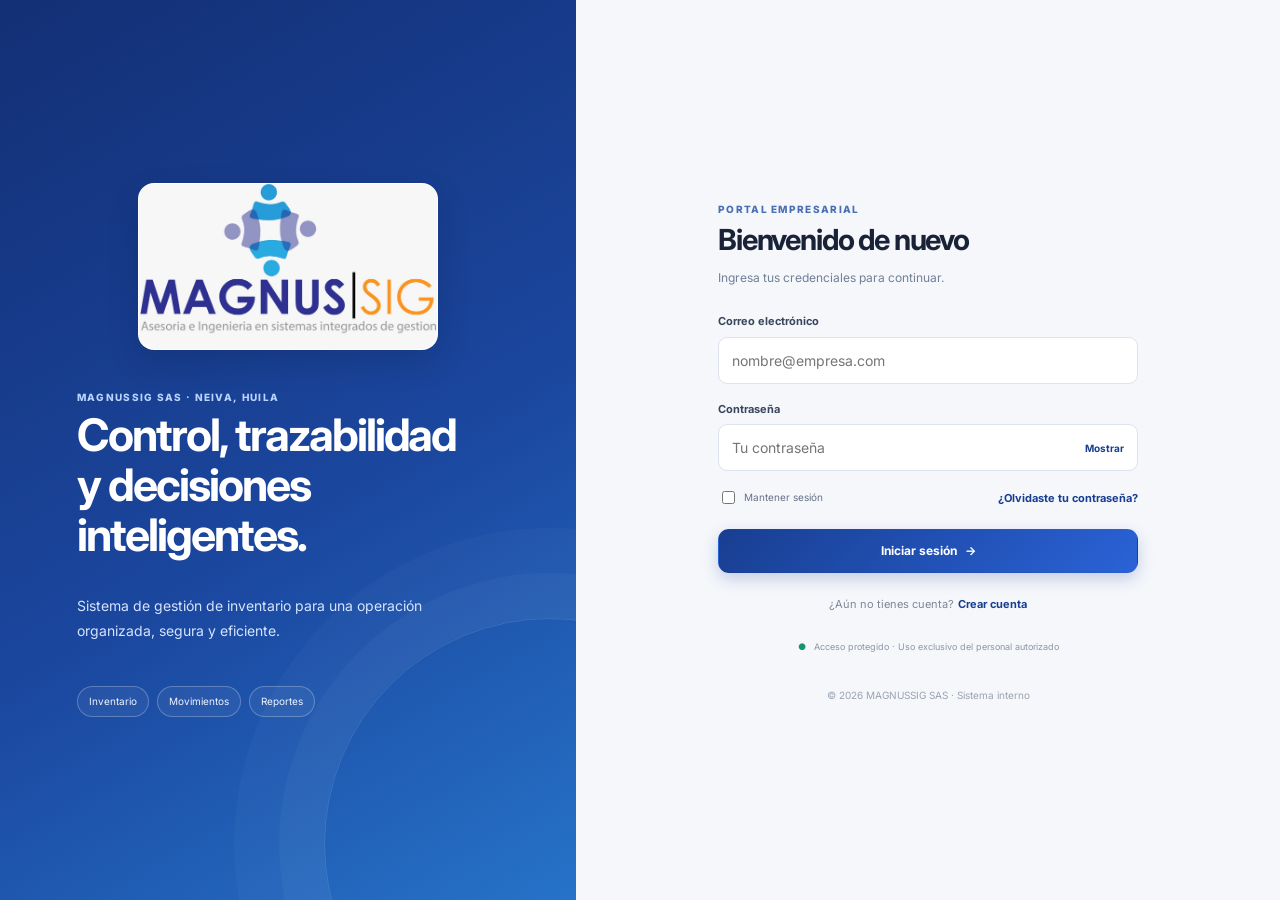
==== commit bd5adb61: "Fix pending account approval flow Co-authored-by: Copilot <223556219+Copilot@users.noreply.github.co" ====
--- a/frontend/index.html
+++ b/frontend/index.html
@@ -1,11 +1,11 @@
 <!doctype html>
-<html lang="es"><head><meta charset="utf-8"><meta name="viewport" content="width=device-width,initial-scale=1"><meta name="theme-color" content="#183e91"><title>Inventario | MAGNUSSIG SIG</title><meta name="app-version" content="2"><link rel="stylesheet" href="css/styles.css?v=2"></head>
+<html lang="es"><head><meta charset="utf-8"><meta name="viewport" content="width=device-width,initial-scale=1"><meta name="theme-color" content="#183e91"><title>Inventario | MAGNUSSIG SIG</title><link rel="stylesheet" href="css/styles.css"></head>
 <body><div class="app-shell" id="appShell">
-<aside class="sidebar" id="sidebar" aria-label="Menú lateral"><div class="brand-lockup"><img src="assets/magnussig-logo.png?v=2" alt="MAGNUSSIG SIG" class="sidebar-logo" onerror="this.style.display='none'"><button class="sidebar-close" type="button" id="sidebarClose" aria-label="Cerrar menú"><svg class="nav-icon" viewBox="0 0 24 24" width="20" height="20" fill="none" stroke="currentColor" stroke-width="1.8" stroke-linecap="round" stroke-linejoin="round" aria-hidden="true"><path d="M18 6 6 18"/><path d="m6 6 12 12"/></svg></button></div>
-<div class="workspace-label">MENÚ PRINCIPAL</div><nav class="nav" id="mainNav">
-<button class="nav-item active" type="button" data-view="dashboard" title="Dashboard"><svg class="nav-icon" viewBox="0 0 24 24" width="20" height="20" fill="none" stroke="currentColor" stroke-width="1.8" stroke-linecap="round" stroke-linejoin="round" aria-hidden="true"><rect x="3" y="3" width="7" height="9" rx="1.5"/><rect x="14" y="3" width="7" height="5" rx="1.5"/><rect x="14" y="12" width="7" height="9" rx="1.5"/><rect x="3" y="16" width="7" height="5" rx="1.5"/></svg><span class="nav-label">Dashboard</span></button><button class="nav-item" type="button" data-view="productos" title="Productos"><svg class="nav-icon" viewBox="0 0 24 24" width="20" height="20" fill="none" stroke="currentColor" stroke-width="1.8" stroke-linecap="round" stroke-linejoin="round" aria-hidden="true"><path d="M21 8a2 2 0 0 0-1-1.73l-7-4a2 2 0 0 0-2 0l-7 4A2 2 0 0 0 3 8v8a2 2 0 0 0 1 1.73l7 4a2 2 0 0 0 2 0l7-4A2 2 0 0 0 21 16Z"/><path d="m3.3 7 8.7 5 8.7-5"/><path d="M12 22V12"/></svg><span class="nav-label">Productos</span><em id="navProducts">0</em></button><button class="nav-item" type="button" data-view="categorias" title="Categorías" data-admin-only><svg class="nav-icon" viewBox="0 0 24 24" width="20" height="20" fill="none" stroke="currentColor" stroke-width="1.8" stroke-linecap="round" stroke-linejoin="round" aria-hidden="true"><path d="M20 20a2 2 0 0 0 2-2V8a2 2 0 0 0-2-2h-7.9a2 2 0 0 1-1.69-.9L9.6 3.9A2 2 0 0 0 7.93 3H4a2 2 0 0 0-2 2v13a2 2 0 0 0 2 2Z"/></svg><span class="nav-label">Categorías</span></button><button class="nav-item" type="button" data-view="movimientos" title="Movimientos"><svg class="nav-icon" viewBox="0 0 24 24" width="20" height="20" fill="none" stroke="currentColor" stroke-width="1.8" stroke-linecap="round" stroke-linejoin="round" aria-hidden="true"><path d="M8 3 4 7l4 4"/><path d="M4 7h16"/><path d="m16 21 4-4-4-4"/><path d="M20 17H4"/></svg><span class="nav-label">Movimientos</span></button><button class="nav-item" type="button" data-view="ventas" title="Ventas"><svg class="nav-icon" viewBox="0 0 24 24" width="20" height="20" fill="none" stroke="currentColor" stroke-width="1.8" stroke-linecap="round" stroke-linejoin="round" aria-hidden="true"><circle cx="8" cy="21" r="1"/><circle cx="19" cy="21" r="1"/><path d="M2.05 2.05h2l2.66 12.42a2 2 0 0 0 2 1.58h9.78a2 2 0 0 0 1.95-1.57l1.65-7.43H5.12"/></svg><span class="nav-label">Ventas</span></button><button class="nav-item" type="button" data-view="usuarios" title="Usuarios" id="usersNav" data-admin-only><svg class="nav-icon" viewBox="0 0 24 24" width="20" height="20" fill="none" stroke="currentColor" stroke-width="1.8" stroke-linecap="round" stroke-linejoin="round" aria-hidden="true"><path d="M16 21v-2a4 4 0 0 0-4-4H6a4 4 0 0 0-4 4v2"/><circle cx="9" cy="7" r="4"/><path d="M22 21v-2a4 4 0 0 0-3-3.87"/><path d="M16 3.13a4 4 0 0 1 0 7.75"/></svg><span class="nav-label">Usuarios</span></button><button class="nav-item" type="button" data-view="reportes" title="Reportes" data-admin-only><svg class="nav-icon" viewBox="0 0 24 24" width="20" height="20" fill="none" stroke="currentColor" stroke-width="1.8" stroke-linecap="round" stroke-linejoin="round" aria-hidden="true"><path d="M3 3v18h18"/><path d="M18 17V9"/><path d="M13 17V5"/><path d="M8 17v-3"/></svg><span class="nav-label">Reportes</span></button>
-</nav><div class="sidebar-bottom"><div class="sidebar-user" id="sidebarUser" title="Usuario conectado"><div class="avatar" id="sideAvatar">U</div><div class="sidebar-user-info"><strong id="sideName">Usuario</strong><span class="role-chip" id="sideRole">Empleado</span></div></div><button class="nav-item" type="button" id="helpCard" title="Ayuda"><svg class="nav-icon" viewBox="0 0 24 24" width="20" height="20" fill="none" stroke="currentColor" stroke-width="1.8" stroke-linecap="round" stroke-linejoin="round" aria-hidden="true"><circle cx="12" cy="12" r="10"/><path d="M9.09 9a3 3 0 0 1 5.83 1c0 2-3 3-3 3"/><path d="M12 17h.01"/></svg><span class="nav-label">Ayuda</span></button><button class="nav-item logout-link" type="button" id="logoutBtn" title="Cerrar sesión"><svg class="nav-icon" viewBox="0 0 24 24" width="20" height="20" fill="none" stroke="currentColor" stroke-width="1.8" stroke-linecap="round" stroke-linejoin="round" aria-hidden="true"><path d="M9 21H5a2 2 0 0 1-2-2V5a2 2 0 0 1 2-2h4"/><path d="m16 17 5-5-5-5"/><path d="M21 12H9"/></svg><span class="nav-label">Cerrar sesión</span></button></div></aside>
-<div class="sidebar-scrim" id="sidebarScrim"></div><main class="main-area"><header class="topbar"><button class="icon-button menu-button" id="menuButton" aria-label="Abrir menú">☰</button><div class="breadcrumbs"><span>Inicio</span><b>/</b><strong id="breadcrumbTitle">Dashboard</strong></div><div class="topbar-right"><label class="global-search"><span>⌕</span><input id="globalSearch" placeholder="Buscar en el sistema..." aria-label="Buscar en el sistema"><kbd>Ctrl K</kbd></label><div class="user-menu" id="userMenu"><button type="button" class="topbar-user" id="userMenuButton" aria-haspopup="true" aria-expanded="false"><div class="avatar" id="userAvatar">A</div><div class="user-info"><strong id="topUserName">Administrador</strong><small id="topUserRole">Administrador</small></div><span class="user-caret" aria-hidden="true">▾</span></button><div class="user-dropdown" id="userDropdown" hidden><div class="user-dropdown-head"><div class="avatar avatar-lg" id="dropAvatar">A</div><div><strong id="dropName">Usuario</strong><small id="dropEmail"></small><span class="role-chip" id="dropRole">Empleado</span></div></div><button type="button" class="user-dropdown-item" data-goto="configuracion"><span>⚙</span>Configuración</button><button type="button" class="user-dropdown-item danger" id="dropLogout"><span>⇥</span>Cerrar sesión</button></div></div></div></header>
+<aside class="sidebar" id="sidebar"><div class="brand-lockup"><img src="assets/magnussig-logo.jpeg" alt="MAGNUSSIG SIG" class="sidebar-logo" onerror="this.style.display='none'"><div class="brand-fallback"><b>MAGNUSSIG</b><small>Sistema de inventario</small></div></div>
+<div class="workspace-label">ESPACIO DE TRABAJO</div><nav class="nav" id="mainNav">
+<button class="nav-item active" data-view="dashboard"><span>▦</span>Dashboard</button><button class="nav-item" data-view="productos"><span>◈</span>Productos <em id="navProducts">0</em></button><button class="nav-item" data-view="categorias"><span>▤</span>Categorías</button><button class="nav-item" data-view="movimientos"><span>⇄</span>Movimientos</button><button class="nav-item" data-view="ventas"><span>$</span>Ventas</button><button class="nav-item" data-view="usuarios" id="usersNav"><span>♙</span>Usuarios</button><button class="nav-item" data-view="reportes"><span>▥</span>Reportes</button>
+</nav></aside>
+<div class="sidebar-scrim" id="sidebarScrim"></div><main class="main-area"><header class="topbar"><button class="icon-button menu-button" id="menuButton" aria-label="Abrir menú">☰</button><div class="breadcrumbs"><span>Administración</span><b>/</b><strong id="breadcrumbTitle">Dashboard</strong></div><div class="topbar-right"><label class="global-search"><span>⌕</span><input id="globalSearch" placeholder="Buscar en el sistema..." aria-label="Buscar en el sistema"><kbd>Ctrl K</kbd></label><div class="topbar-user-menu"><button type="button" class="topbar-user" id="userMenuButton" aria-haspopup="menu" aria-expanded="false"><div class="avatar" id="userAvatar">A</div><div><strong id="topUserName">Administrador</strong><small id="topUserRole">Administrador</small></div><span class="user-menu-chevron">⌄</span></button><div class="user-dropdown" id="userDropdown" role="menu"><button type="button" role="menuitem" data-view-link="configuracion"><span>⚙</span> Configuración</button><button type="button" role="menuitem" id="helpCard"><span>i</span> ¿Necesitas ayuda?</button><button type="button" role="menuitem" class="logout-link" id="logoutBtn"><span>⇥</span> Cerrar sesión</button></div></div></div></header>
 <div class="page-content" id="pageContent">
 <section class="view active" id="view-dashboard"><div class="page-heading"><div><div class="eyebrow">RESUMEN GENERAL</div><h1>Dashboard</h1><p>Bienvenido, <strong id="welcomeName">Administrador</strong>. Este es el estado actual del inventario.</p></div><div class="heading-actions"><span class="date-chip" id="todayDate"></span><button class="btn btn-primary" data-action="new-movement">＋ Registrar movimiento</button></div></div>
 <div class="metric-grid" id="metricGrid"></div><div class="dashboard-grid"><section class="surface-card chart-card"><div class="card-heading"><div><h2>Movimientos de inventario</h2><p>Entradas y salidas recientes</p></div><select id="chartRange" aria-label="Periodo del gráfico"><option value="7">Últimos 7 días</option><option value="30">Últimos 30 días</option></select></div><div class="chart-legend"><span><i class="legend-dot in"></i>Entradas</span><span><i class="legend-dot out"></i>Salidas</span></div><div id="movementChart" class="chart-area"></div></section><section class="surface-card quick-card"><div class="card-heading"><div><h2>Acciones rápidas</h2><p>Accede a tareas habituales</p></div></div><button class="quick-action" data-action="new-product"><span class="quick-icon blue">＋</span><span><b>Agregar producto</b><small>Registrar un artículo nuevo</small></span><span class="arrow">→</span></button><button class="quick-action" data-action="new-movement"><span class="quick-icon green">⇄</span><span><b>Registrar movimiento</b><small>Entrada o salida de stock</small></span><span class="arrow">→</span></button><button class="quick-action" data-action="view-low-stock"><span class="quick-icon amber">!</span><span><b>Revisar stock bajo</b><small>Ver productos que requieren atención</small></span><span class="arrow">→</span></button></section></div>
@@ -14,9 +14,9 @@
 <section class="view" id="view-categorias"><div class="page-heading"><div><div class="eyebrow">ORGANIZACIÓN</div><h1>Categorías</h1><p>Busca por categoría o por producto; cada resultado muestra su categoría asociada.</p></div><button class="btn btn-primary" data-action="new-category">＋ Nueva categoría</button></div><section class="surface-card"><div class="list-toolbar"><label class="table-search">⌕ <input id="categorySearch" placeholder="Buscar por nombre de categoría, producto o código..."></label></div><div id="categoryGrid" class="category-grid"></div></section></section>
 <section class="view" id="view-movimientos"><div class="page-heading"><div><div class="eyebrow">TRAZABILIDAD</div><h1>Movimientos</h1><p>Consulta y registra entradas, salidas y ajustes de inventario.</p></div><button class="btn btn-primary" data-action="new-movement">＋ Registrar movimiento</button></div><section class="surface-card"><div class="list-toolbar"><label class="table-search">⌕ <input id="movementSearch" placeholder="Buscar producto o referencia..."></label><select id="movementTypeFilter"><option value="">Todos los tipos</option><option value="entrada">Entrada</option><option value="salida">Salida</option><option value="ajuste">Ajuste</option></select></div><div class="table-scroll"><table class="data-table"><thead><tr><th>FECHA</th><th>REFERENCIA</th><th>PRODUCTO</th><th>TIPO</th><th>CANTIDAD</th><th>USUARIO</th><th>OBSERVACIÓN</th></tr></thead><tbody id="movementsBody"></tbody></table></div></section></section>
 <section class="view" id="view-ventas"><div class="page-heading"><div><div class="eyebrow">VENTAS</div><h1>Registro de ventas</h1><p>Registra productos, cantidades y forma de pago; el inventario se descuenta automáticamente.</p></div><button class="btn btn-primary" data-action="new-sale">＋ Registrar venta</button></div><section class="surface-card"><div class="list-toolbar"><label class="table-search">⌕ <input id="saleSearch" placeholder="Buscar por referencia, cliente o producto..."></label></div><div class="table-scroll"><table class="data-table"><thead><tr><th>FECHA</th><th>REFERENCIA</th><th>CLIENTE</th><th>PRODUCTOS</th><th>FORMA DE PAGO</th><th>VENDEDOR</th><th>TOTAL</th></tr></thead><tbody id="salesBody"></tbody></table></div></section></section>
-<section class="view" id="view-usuarios"><div class="page-heading"><div><div class="eyebrow">ACCESOS</div><h1>Usuarios</h1><p>El administrador crea cuentas y asigna roles con acceso limitado o completo.</p></div><button class="btn btn-primary" data-action="new-user">＋ Crear usuario</button></div><section class="surface-card"><div class="list-toolbar"><label class="table-search">⌕ <input id="userSearch" placeholder="Buscar por nombre o correo..."></label></div><div class="table-scroll"><table class="data-table"><thead><tr><th>USUARIO</th><th>CORREO</th><th>ROL</th><th>ESTADO</th><th>REGISTRO</th><th>ACCIONES</th></tr></thead><tbody id="usersBody"></tbody></table></div></section></section>
+<section class="view" id="view-usuarios"><div class="page-heading"><div><div class="eyebrow">ACCESOS</div><h1>Usuarios</h1><p>Las cuentas nuevas aparecen como pendientes; un administrador puede aceptarlas para activar su acceso.</p></div><button class="btn btn-primary" data-action="new-user">＋ Crear usuario</button></div><section class="surface-card"><div class="list-toolbar"><label class="table-search">⌕ <input id="userSearch" placeholder="Buscar por nombre o correo..."></label></div><div class="table-scroll"><table class="data-table"><thead><tr><th>USUARIO</th><th>CORREO</th><th>ROL</th><th>ESTADO</th><th>REGISTRO</th><th>ACCIONES</th></tr></thead><tbody id="usersBody"></tbody></table></div></section></section>
 <section class="view" id="view-reportes"><div class="page-heading"><div><div class="eyebrow">ANÁLISIS</div><h1>Reportes</h1><p>Indicadores y exportaciones para apoyar las decisiones operativas.</p></div><button class="btn btn-primary" id="exportReport">↓ Exportar inventario</button></div><div class="report-grid" id="reportGrid"></div><section class="surface-card"><div class="card-heading"><div><h2>Resumen del inventario</h2><p>Detalle de existencias, valorización y estado.</p></div></div><div class="table-scroll"><table class="data-table"><thead><tr><th>INDICADOR</th><th>VALOR</th><th>DESCRIPCIÓN</th></tr></thead><tbody id="reportBody"></tbody></table></div></section></section>
 <section class="view" id="view-configuracion"><div class="page-heading"><div><div class="eyebrow">PREFERENCIAS</div><h1>Configuración</h1><p>Preferencias de inventario y sesión.</p></div></div><section class="surface-card settings-card"><div class="settings-row"><div><b>Empresa</b><p>MAGNUSSIG SAS · Asesoría e Ingeniería en sistemas integrados de gestión</p></div><span class="setting-value">Neiva, Huila</span></div><div class="settings-row"><div><b>Umbral de stock</b><p>Los productos con existencias iguales o inferiores al mínimo se marcan como stock bajo.</p></div><span class="setting-value">Automático</span></div><div class="settings-row"><div><b>Sesión actual</b><p id="settingsSessionUser">Usuario conectado</p></div><button class="btn btn-secondary btn-small" id="settingsLogout">Cerrar sesión</button></div><div class="settings-row"><div><b>Conexión</b><p>Inventario sincronizado con la base de datos Django.</p></div><span class="status-pill" id="connectionStatus">Comprobando</span></div></section></section>
 </div></main></div>
 <div class="modal-backdrop" id="modalBackdrop" hidden><section class="modal" role="dialog" aria-modal="true" aria-labelledby="modalTitle"><header class="modal-header"><div><span class="eyebrow" id="modalEyebrow">GESTIÓN</span><h2 id="modalTitle">Formulario</h2></div><button class="icon-button" type="button" id="modalClose" aria-label="Cerrar">×</button></header><form id="modalForm"><div class="modal-body" id="modalBody"></div><footer class="modal-footer" id="modalFooter"><button type="button" class="btn btn-secondary" id="modalCancel">Cancelar</button><button type="submit" class="btn btn-primary" id="modalSubmit">Guardar</button></footer></form></section></div>
-<div id="toastRegion" class="toast-region" aria-live="polite" aria-atomic="true"></div><script src="js/app.js?v=2"></script><script src="js/ui.js?v=2"></script></body></html>
+<div id="toastRegion" class="toast-region" aria-live="polite" aria-atomic="true"></div><script src="js/app.js"></script></body></html>
--- a/frontend/css/styles.css
+++ b/frontend/css/styles.css
@@ -173,38 +173,6 @@
   .nav-item,.sidebar-bottom .nav-item{padding:8px 12px}
 }
 
-/* ===== Menú lateral: diseño mejorado ===== */
-.sidebar{background:linear-gradient(180deg,#ffffff 0%,#f7f9fd 100%)}
-.brand-lockup{border-bottom:0;padding:2px 0 10px}
-.sidebar-logo{max-width:210px;max-height:88px;border:0;box-shadow:none;background:transparent;padding:0;border-radius:10px;mix-blend-mode:multiply}
-.workspace-label{font-size:10px;letter-spacing:.14em;color:#a0aabb;margin:12px 12px 8px;font-weight:700}
-.nav{gap:4px}
-.nav-item{gap:12px;padding:7px 10px;border-radius:12px;font-size:14.5px;color:#4f5b70;position:relative}
-.nav-item>span:first-child{width:34px;height:34px;flex:none;display:grid;place-items:center;border-radius:10px;background:#eef2f9;color:#5b6a85;font-size:16px;transition:background .15s,color .15s}
-.nav-item:hover{background:#eef3fd;color:var(--navy)}
-.nav-item:hover>span:first-child{background:#dfe8fb;color:var(--navy)}
-.nav-item.active{background:linear-gradient(135deg,#183e91,#2a62d6);color:#fff;font-weight:700;box-shadow:0 6px 16px rgba(24,62,145,.25)}
-.nav-item.active>span:first-child{background:rgba(255,255,255,.18);color:#fff}
-.nav-item em{background:#e3eafa;color:var(--navy);font-weight:700;border-radius:20px;padding:2px 9px}
-.nav-item.active em{background:rgba(255,255,255,.22);color:#fff}
-.sidebar-bottom{border-top:1px solid var(--line);padding-top:4px}
-.sidebar-bottom .workspace-label{margin-top:10px}
-.sidebar-bottom .nav-item{padding:6px 10px}
-.logout-link{color:#c0394a}
-.logout-link>span:first-child{background:#fdecee!important;color:#c0394a!important}
-.logout-link:hover{background:#fdecee!important;color:#a52d3c!important}
-@media (min-width:901px){
-  .app-shell.sidebar-collapsed .nav-item>span:first-child{font-size:16px}
-  .app-shell.sidebar-collapsed .nav-item{padding:6px 0}
-  .app-shell.sidebar-collapsed .workspace-label{display:none}
-}
-@media (max-height:700px){
-  .sidebar-logo{max-height:66px}
-  .nav-item,.sidebar-bottom .nav-item{padding:5px 10px}
-  .nav-item>span:first-child{width:30px;height:30px}
-  .workspace-label{margin:8px 12px 5px}
-}
-
 /* ===== Pulido visual general ===== */
 :root{--radius:16px;--shadow:0 1px 2px rgba(16,30,60,.04),0 6px 18px rgba(16,30,60,.05)}
 body{background:#f4f6fb}
@@ -245,76 +213,143 @@
   .heading-actions{flex-direction:row!important;flex-wrap:wrap;align-items:center;justify-content:flex-start;gap:10px}
 }
 
-/* ===== Menú lateral v2: íconos SVG de línea, opción activa sobria y tarjeta del usuario ===== */
-.sidebar{background:#fff;box-shadow:none;border-right:1px solid var(--line);padding:14px 12px 12px;display:flex;flex-direction:column;overflow:hidden}
-.brand-lockup{position:relative;flex:none;display:flex;justify-content:center;align-items:center;padding:4px 4px 12px;border-bottom:1px solid var(--line)}
-.sidebar-logo{display:block;margin:0 auto;width:auto;max-width:170px;max-height:72px;object-fit:contain;object-position:center;border:0;background:transparent;box-shadow:none;padding:0;border-radius:0;mix-blend-mode:normal}
-.sidebar-close{display:none;position:absolute;right:0;top:0;width:36px;height:36px;border:0;border-radius:10px;background:transparent;color:#5b667a;cursor:pointer;place-items:center}
-.sidebar-close:hover{background:#f3f5f9;color:var(--navy)}
-.workspace-label{flex:none;margin:14px 12px 6px;font-size:10px;font-weight:700;letter-spacing:.14em;color:#a0aabb}
-.nav{flex:1 1 auto;min-height:0;overflow-y:auto;display:flex;flex-direction:column;gap:4px;padding:0 2px 4px 0;scrollbar-width:thin;scrollbar-color:#d5dce8 transparent}
-.nav::-webkit-scrollbar{width:5px}.nav::-webkit-scrollbar-thumb{background:#d5dce8;border-radius:5px}
+
+/* ===================================================================
+   Menú lateral v4: bloque único del sidebar (reemplaza v1, v2 y v3)
+   Jerarquía: logo (alineado con la barra superior) > etiqueta de sección
+   > opciones > tarjeta de cuenta (usuario, Ayuda y Cerrar sesión).
+   =================================================================== */
+.app-shell{--sb-w:264px}
+@media (min-width:901px){
+  .app-shell{grid-template-columns:var(--sb-w) minmax(0,1fr)}
+  .app-shell.sidebar-collapsed{--sb-w:76px}
+}
+@media (min-width:901px) and (max-width:1150px){
+  .app-shell:not(.sidebar-collapsed){--sb-w:236px}
+}
+
+.sidebar{position:sticky;top:0;height:100vh;height:100dvh;display:flex;flex-direction:column;overflow:hidden;padding:0 12px 12px;background:#fff;border-right:1px solid var(--line);box-shadow:none}
+
+/* Logo: misma altura que la barra superior para que las líneas coincidan */
+.brand-lockup{position:relative;flex:none;height:72px;min-height:72px;margin:0 -12px;padding:0 16px;display:flex;align-items:center;justify-content:center;gap:0;border-bottom:1px solid var(--line)}
+.sidebar-logo{display:block;width:auto;height:auto;max-width:150px;max-height:54px;margin:0 auto;object-fit:contain;object-position:center;border:0;border-radius:0;padding:0;background:none;box-shadow:none;mix-blend-mode:normal}
+
+/* Etiqueta de sección */
+.workspace-label{flex:none;margin:20px 12px 8px;font-size:10.5px;font-weight:700;line-height:1;letter-spacing:.12em;text-transform:uppercase;color:#98a2b3}
+
+/* Lista de opciones: hace scroll solo si no cabe */
+.nav{flex:0 1 auto;min-height:0;overflow-y:auto;overflow-x:hidden;display:flex;flex-direction:column;gap:2px;margin:0 -4px;padding:0 4px 2px;scrollbar-width:thin;scrollbar-color:#d5dce8 transparent}
+.nav::-webkit-scrollbar{width:5px}
+.nav::-webkit-scrollbar-thumb{background:#d5dce8;border-radius:5px}
 
 /* Opción del menú */
-.sidebar .nav-item{position:relative;flex:none;min-height:44px;height:44px;display:flex;align-items:center;gap:12px;padding:0 12px 0 14px;border:0;border-radius:10px;background:transparent;box-shadow:none;color:#4f5b70;font-size:14px;font-weight:500;line-height:1;text-align:left;cursor:pointer;transition:background-color .18s ease,color .18s ease}
-.sidebar .nav-icon{flex:none;width:20px;height:20px;color:#7a8599;transition:color .18s ease}
+.sidebar .nav-item{position:relative;flex:none;width:100%;height:42px;min-height:42px;display:flex;align-items:center;gap:12px;padding:0 12px;border:0;border-radius:10px;background:transparent;box-shadow:none;color:#4b5670;font:inherit;font-size:14px;font-weight:500;line-height:1;text-align:left;cursor:pointer;transition:background-color .16s ease,color .16s ease}
+.sidebar .nav-icon{flex:none;width:19px;height:19px;color:#8a94a8;transition:color .16s ease}
 .sidebar .nav-label{flex:1;min-width:0;white-space:nowrap;overflow:hidden;text-overflow:ellipsis}
-.sidebar .nav-item:hover{background:#f3f5f9;color:#1f2a3d}
-.sidebar .nav-item:hover .nav-icon{color:#3f4b60}
-.sidebar .nav-item:focus-visible{outline:2px solid #8db4ff;outline-offset:1px}
-.sidebar .nav-item.active{background:#eaf1ff;color:#183e91;font-weight:700;box-shadow:none}
+.sidebar .nav-item:hover{background:#f3f6fb;color:#1d2840}
+.sidebar .nav-item:hover .nav-icon{color:#4b5670}
+.sidebar .nav-item:focus-visible{outline:none;box-shadow:0 0 0 2px #fff,0 0 0 4px #9dbcf5}
+.sidebar .nav-item.active{background:#eaf1ff;color:#183e91;font-weight:600}
 .sidebar .nav-item.active .nav-icon{color:#183e91}
-.sidebar .nav-item.active::before{content:'';position:absolute;left:0;top:9px;bottom:9px;width:4px;border-radius:0 4px 4px 0;background:#183e91}
-.sidebar .nav-item em{margin-left:auto;font-style:normal;font-size:11px;font-weight:700;line-height:1;border-radius:20px;padding:3px 8px;background:#eef1f6;color:#5b667a}
-.sidebar .nav-item.active em{background:#fff;color:#183e91}
-
-/* Parte de abajo: tarjeta del usuario, Ayuda y Cerrar sesión */
-.sidebar-bottom{flex:none;margin-top:8px;padding-top:10px;border-top:1px solid var(--line);display:flex;flex-direction:column;gap:4px}
-.sidebar-user{display:flex;align-items:center;gap:10px;padding:10px;margin-bottom:4px;border:1px solid var(--line);border-radius:12px;background:#f8fafd}
-.sidebar-user .avatar{width:36px;height:36px;font-size:12px;background:#183e91;color:#fff}
+.sidebar .nav-item.active::before{content:"";position:absolute;left:0;top:11px;bottom:11px;width:3px;border-radius:0 3px 3px 0;background:#183e91}
+.sidebar .nav-item em{margin-left:auto;min-width:22px;height:20px;padding:0 7px;display:inline-grid;place-items:center;border-radius:10px;background:#eef1f6;color:#5b667a;font-style:normal;font-size:11px;font-weight:600;line-height:1}
+.sidebar .nav-item.active em{background:#fff;color:#183e91;box-shadow:inset 0 0 0 1px #d4e2ff}
+
+/* Tarjeta de cuenta: usuario + Ayuda + Cerrar sesión */
+.sidebar-bottom{flex:none;margin-top:16px;padding:6px;display:flex;flex-direction:column;gap:2px;border:1px solid var(--line);border-radius:14px;background:#f8fafc}
+.sidebar-user{display:flex;align-items:center;gap:10px;margin:0 0 4px;padding:8px 8px 10px;border:0;border-bottom:1px solid var(--line);border-radius:0;background:transparent}
+.sidebar-user .avatar{width:36px;height:36px;flex:none;border-radius:50%;background:#183e91;color:#fff;font-size:12px;font-weight:700;letter-spacing:.02em;box-shadow:0 0 0 3px #e3ebfb}
 .sidebar-user-info{display:grid;gap:4px;min-width:0}
-.sidebar-user-info strong{font-size:13px;color:#1f2a3d;white-space:nowrap;overflow:hidden;text-overflow:ellipsis}
-.sidebar-user .role-chip,.user-dropdown .role-chip{justify-self:start;font-size:10.5px;font-weight:700;letter-spacing:.02em;border-radius:20px;padding:3px 9px;background:#e6f7ef;color:#16845b}
+.sidebar-user-info strong{font-size:13px;font-weight:600;line-height:1.2;color:#1d2840;white-space:nowrap;overflow:hidden;text-overflow:ellipsis}
+.sidebar-user .role-chip,.user-dropdown .role-chip{justify-self:start;padding:3px 8px;border-radius:20px;font-size:10.5px;font-weight:600;line-height:1.2;letter-spacing:.01em;background:#e6f7ef;color:#16845b}
 .sidebar-user .role-chip.admin,.user-dropdown .role-chip.admin{background:#eaf1ff;color:#183e91}
-.sidebar .logout-link{color:#b43b47}
-.sidebar .logout-link .nav-icon{color:#c0394a}
-.sidebar .logout-link:hover{background:#fdecee;color:#a52d3c}
-.sidebar .logout-link:hover .nav-icon{color:#a52d3c}
-
-/* Pantallas bajas: compactar sin esconder nada */
+.sidebar-bottom .nav-item{height:38px;min-height:38px;padding:0 10px;border-radius:9px;font-size:13.5px}
+.sidebar-bottom .nav-item:hover{background:#eef2f8}
+.sidebar .logout-link,.sidebar .logout-link .nav-icon{color:#b43b47}
+.sidebar .logout-link:hover{background:#fdecee;color:#9f2a38}
+.sidebar .logout-link:hover .nav-icon{color:#9f2a38}
+
+/* Botón de cerrar (solo en el panel del celular) */
+.sidebar-close{display:none;position:absolute;top:50%;right:12px;transform:translateY(-50%);width:36px;height:36px;place-items:center;border:0;border-radius:10px;background:transparent;color:#5b667a;cursor:pointer;transition:background-color .16s ease,color .16s ease}
+.sidebar-close:hover{background:#f3f6fb;color:#183e91}
+.sidebar-close .nav-icon{width:20px;height:20px;color:currentColor}
+
+/* Botón del menú en la barra superior */
+.menu-button{color:#4b5670;transition:background-color .16s ease,color .16s ease,border-color .16s ease}
+.menu-button:hover{background:#f3f6fb;color:#183e91;border-color:#d4e2ff}
+.menu-button svg{width:20px;height:20px}
+
+/* Pantallas bajas: compactar sin esconder Cerrar sesión */
 @media (max-height:720px){
-  .sidebar{padding-top:10px}
-  .sidebar-logo{max-height:56px}
-  .brand-lockup{padding-bottom:8px}
-  .workspace-label{margin:10px 12px 4px}
+  .workspace-label{margin:14px 12px 6px}
   .sidebar .nav-item{height:40px;min-height:40px}
-  .sidebar-user{padding:7px 10px}
+  .sidebar-bottom{margin-top:12px}
+  .sidebar-user{padding:6px 8px 8px}
   .sidebar-user .avatar{width:32px;height:32px}
-}
-@media (max-height:620px){
+  .sidebar-bottom .nav-item{height:36px;min-height:36px}
+}
+@media (max-height:600px){
   .workspace-label{display:none}
-  .sidebar-logo{max-height:46px}
+  .nav{margin-top:10px}
   .sidebar .nav-item{height:38px;min-height:38px}
   .sidebar-user{display:none}
 }
 
-/* Computador con el menú contraído: solo íconos */
+/* Computador con el menú contraído: solo íconos (nombre al pasar el mouse) */
 @media (min-width:901px){
-  .app-shell.sidebar-collapsed .sidebar{padding:12px 10px}
-  .app-shell.sidebar-collapsed .sidebar-logo{max-height:40px;max-width:52px}
-  .app-shell.sidebar-collapsed .workspace-label,
+  .app-shell.sidebar-collapsed .sidebar{padding:0 10px 12px}
+  .app-shell.sidebar-collapsed .brand-lockup{margin:0 -10px;padding:0}
+  .app-shell.sidebar-collapsed .sidebar-logo{display:none}
+  .app-shell.sidebar-collapsed .brand-lockup::before{content:"";width:36px;height:36px;background:url(../assets/magnussig-logo.png?v=2) no-repeat -32px 0/112px 56px}
+  .app-shell.sidebar-collapsed .workspace-label{display:block;height:1px;margin:16px 8px 10px;font-size:0;background:var(--line)}
   .app-shell.sidebar-collapsed .nav-label,
-  .app-shell.sidebar-collapsed .sidebar .nav-item em,
   .app-shell.sidebar-collapsed .sidebar-user-info{display:none}
-  .app-shell.sidebar-collapsed .sidebar .nav-item{justify-content:center;padding:0;gap:0;font-size:14px}
-  .app-shell.sidebar-collapsed .sidebar-user{justify-content:center;padding:6px;border:0;background:transparent}
-}
-
-/* Celular y tablet: panel deslizable con X */
+  .app-shell.sidebar-collapsed .sidebar .nav-item{justify-content:center;gap:0;padding:0;font-size:14px}
+  .app-shell.sidebar-collapsed .sidebar .nav-item em{position:absolute;top:4px;right:4px;min-width:16px;height:16px;padding:0 4px;font-size:9.5px}
+  .app-shell.sidebar-collapsed .sidebar-bottom{padding:4px;border-radius:12px}
+  .app-shell.sidebar-collapsed .sidebar-user{justify-content:center;padding:6px 0 8px}
+}
+
+/* Celular y tablet: panel deslizable con fondo oscuro, sin empujar el contenido */
 @media (max-width:900px){
-  .sidebar{position:fixed;top:0;bottom:0;left:0;height:100vh;height:100dvh;width:min(280px,85vw);z-index:40;transform:translateX(-105%);transition:transform .22s ease;box-shadow:0 0 40px rgba(19,36,67,.18)}
-  .app-shell.menu-open .sidebar{transform:translateX(0)}
-  .sidebar-scrim{z-index:35}
+  .app-shell{grid-template-columns:minmax(0,1fr)}
+  .sidebar{position:fixed;top:0;bottom:0;left:0;z-index:40;width:min(284px,86vw);height:100vh;height:100dvh;padding:0 12px 16px;overflow-y:auto;transform:translateX(-105%);visibility:hidden;box-shadow:0 0 40px rgba(19,36,67,.18);transition:transform .24s ease,visibility 0s linear .24s}
+  .app-shell.menu-open .sidebar{transform:translateX(0);visibility:visible;transition:transform .24s ease,visibility 0s}
+  .sidebar-scrim{z-index:35;background:rgba(15,27,52,.42);backdrop-filter:blur(1.5px)}
   .sidebar-close{display:grid}
-  .brand-lockup{padding-right:40px;padding-left:40px}
-}
+  .brand-lockup{justify-content:flex-start;padding:0 56px 0 18px}
+  body:has(.app-shell.menu-open){overflow:hidden}
+}
+@media (prefers-reduced-motion:reduce){
+  .sidebar,.sidebar .nav-item,.sidebar .nav-icon{transition:none!important}
+}
+
+/* ===================================================================
+   Menú lateral v5: parte de abajo ordenada
+   Arriba: logo y opciones. Abajo (fijo): Estado del inventario + cuenta.
+   La tarjeta del inventario se oculta sola (ui.js) si no cabe.
+   =================================================================== */
+.sidebar-bottom{margin-top:auto}
+.sidebar-stock{flex:none;margin-top:auto;padding:12px 10px 6px;border:1px solid var(--line);border-radius:14px;background:#fff}
+.sidebar-stock:not([hidden]) + .sidebar-bottom{margin-top:10px}
+.sidebar-stock[hidden]{display:none}
+.sidebar-stock-head{display:flex;align-items:baseline;justify-content:space-between;gap:8px;padding:0 4px}
+.sidebar-stock-head span{font-size:12px;font-weight:600;color:#1d2840}
+.sidebar-stock-head strong{font-size:11px;font-weight:500;color:var(--muted);white-space:nowrap}
+.stock-bar{display:flex;gap:2px;height:6px;margin:10px 4px 6px;border-radius:6px;overflow:hidden;background:#eef1f6}
+.stock-bar i{display:block;height:100%;transition:width .35s ease}
+.stock-bar i:first-child{border-radius:6px 0 0 6px}
+.stock-bar i:last-child{border-radius:0 6px 6px 0}
+.stock-bar .ok,.stock-legend .dot.ok{background:#16845b}
+.stock-bar .low,.stock-legend .dot.low{background:#e5a23a}
+.stock-bar .out,.stock-legend .dot.out{background:#c83743}
+.stock-legend{display:grid;gap:1px}
+.stock-legend button{display:flex;align-items:center;gap:8px;width:100%;height:30px;padding:0 6px;border:0;border-radius:8px;background:transparent;color:#4b5670;font:inherit;font-size:12.5px;text-align:left;cursor:pointer;transition:background-color .16s ease,color .16s ease}
+.stock-legend button:hover{background:#f3f6fb;color:#1d2840}
+.stock-legend button:focus-visible{outline:none;box-shadow:0 0 0 2px #9dbcf5}
+.stock-legend .dot{width:8px;height:8px;flex:none;border-radius:50%}
+.stock-legend b{margin-left:auto;font-size:12.5px;font-weight:600;color:#1d2840;font-variant-numeric:tabular-nums}
+@media (min-width:901px){
+  .app-shell.sidebar-collapsed .sidebar-stock{display:none}
+  .app-shell.sidebar-collapsed .sidebar-bottom{margin-top:auto}
+}
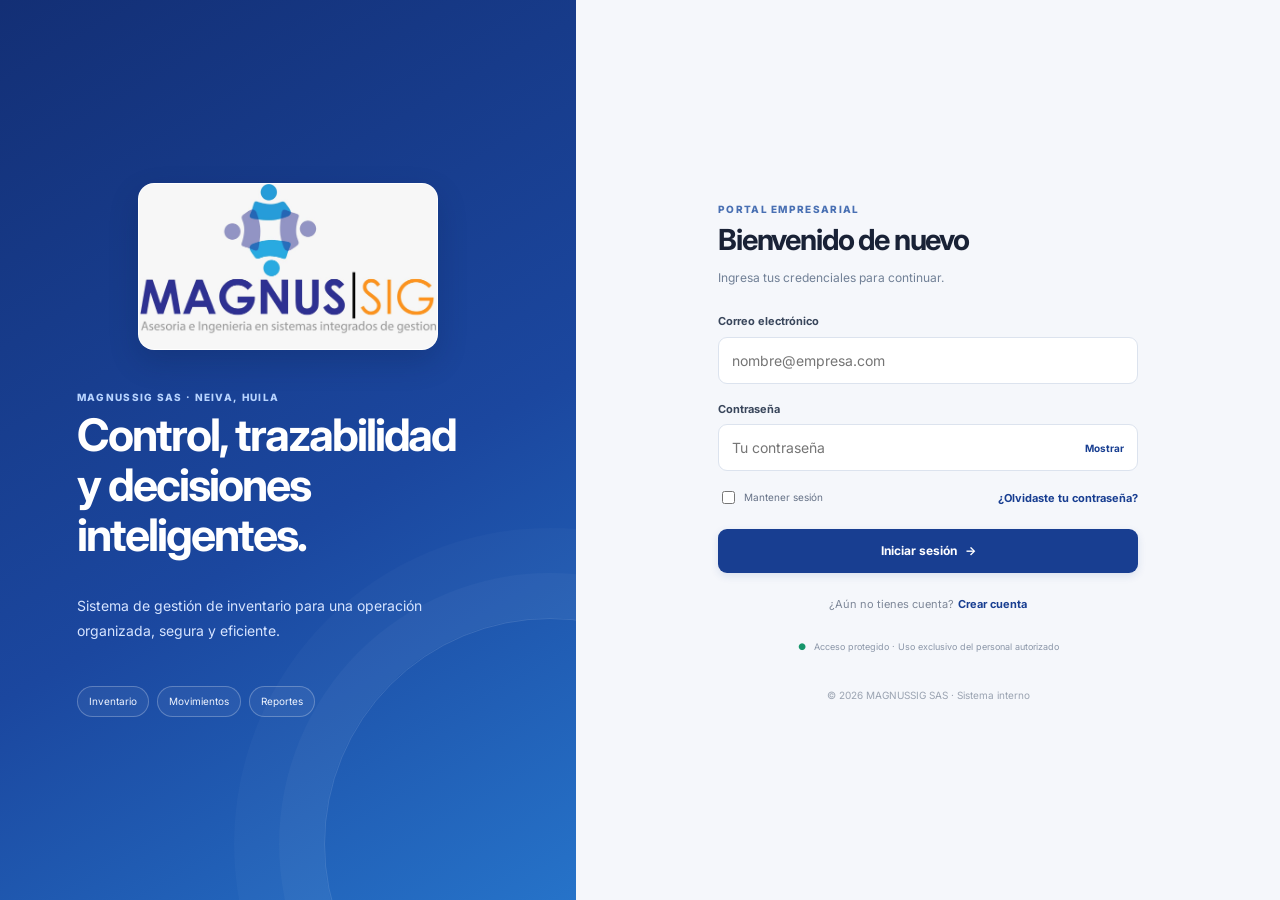
==== commit 8923ec40: "Add spacing to access requests heading Co-authored-by: Copilot <223556219+Copilot@users.noreply.gith" ====
--- a/frontend/index.html
+++ b/frontend/index.html
@@ -14,7 +14,7 @@
 <section class="view" id="view-categorias"><div class="page-heading"><div><div class="eyebrow">ORGANIZACIÓN</div><h1>Categorías</h1><p>Busca por categoría o por producto; cada resultado muestra su categoría asociada.</p></div><button class="btn btn-primary" data-action="new-category">＋ Nueva categoría</button></div><section class="surface-card"><div class="list-toolbar"><label class="table-search">⌕ <input id="categorySearch" placeholder="Buscar por nombre de categoría, producto o código..."></label></div><div id="categoryGrid" class="category-grid"></div></section></section>
 <section class="view" id="view-movimientos"><div class="page-heading"><div><div class="eyebrow">TRAZABILIDAD</div><h1>Movimientos</h1><p>Consulta y registra entradas, salidas y ajustes de inventario.</p></div><button class="btn btn-primary" data-action="new-movement">＋ Registrar movimiento</button></div><section class="surface-card"><div class="list-toolbar"><label class="table-search">⌕ <input id="movementSearch" placeholder="Buscar producto o referencia..."></label><select id="movementTypeFilter"><option value="">Todos los tipos</option><option value="entrada">Entrada</option><option value="salida">Salida</option><option value="ajuste">Ajuste</option></select></div><div class="table-scroll"><table class="data-table"><thead><tr><th>FECHA</th><th>REFERENCIA</th><th>PRODUCTO</th><th>TIPO</th><th>CANTIDAD</th><th>USUARIO</th><th>OBSERVACIÓN</th></tr></thead><tbody id="movementsBody"></tbody></table></div></section></section>
 <section class="view" id="view-ventas"><div class="page-heading"><div><div class="eyebrow">VENTAS</div><h1>Registro de ventas</h1><p>Registra productos, cantidades y forma de pago; el inventario se descuenta automáticamente.</p></div><button class="btn btn-primary" data-action="new-sale">＋ Registrar venta</button></div><section class="surface-card"><div class="list-toolbar"><label class="table-search">⌕ <input id="saleSearch" placeholder="Buscar por referencia, cliente o producto..."></label></div><div class="table-scroll"><table class="data-table"><thead><tr><th>FECHA</th><th>REFERENCIA</th><th>CLIENTE</th><th>PRODUCTOS</th><th>FORMA DE PAGO</th><th>VENDEDOR</th><th>TOTAL</th></tr></thead><tbody id="salesBody"></tbody></table></div></section></section>
-<section class="view" id="view-usuarios"><div class="page-heading"><div><div class="eyebrow">ACCESOS</div><h1>Usuarios</h1><p>Las cuentas nuevas aparecen como pendientes; un administrador puede aceptarlas para activar su acceso.</p></div><button class="btn btn-primary" data-action="new-user">＋ Crear usuario</button></div><section class="surface-card"><div class="list-toolbar"><label class="table-search">⌕ <input id="userSearch" placeholder="Buscar por nombre o correo..."></label></div><div class="table-scroll"><table class="data-table"><thead><tr><th>USUARIO</th><th>CORREO</th><th>ROL</th><th>ESTADO</th><th>REGISTRO</th><th>ACCIONES</th></tr></thead><tbody id="usersBody"></tbody></table></div></section></section>
+<section class="view" id="view-usuarios"><div class="page-heading"><div><div class="eyebrow">ACCESOS</div><h1>Usuarios</h1><p>Las cuentas creadas por empleados o desde el registro quedan pendientes hasta que el super administrador las acepte.</p></div><button class="btn btn-primary" data-action="new-user">＋ Crear usuario</button></div><section class="surface-card"><div class="card-heading user-requests-heading"><div><h2>Solicitudes de acceso</h2><p id="pendingUsersSummary">Cargando solicitudes…</p></div></div><div class="list-toolbar"><label class="table-search">⌕ <input id="userSearch" placeholder="Buscar por nombre o correo..."></label></div><div class="table-scroll"><table class="data-table"><thead><tr><th>USUARIO</th><th>CORREO</th><th>ROL</th><th>ESTADO</th><th>REGISTRO</th><th>ACCIONES</th></tr></thead><tbody id="usersBody"></tbody></table></div></section></section>
 <section class="view" id="view-reportes"><div class="page-heading"><div><div class="eyebrow">ANÁLISIS</div><h1>Reportes</h1><p>Indicadores y exportaciones para apoyar las decisiones operativas.</p></div><button class="btn btn-primary" id="exportReport">↓ Exportar inventario</button></div><div class="report-grid" id="reportGrid"></div><section class="surface-card"><div class="card-heading"><div><h2>Resumen del inventario</h2><p>Detalle de existencias, valorización y estado.</p></div></div><div class="table-scroll"><table class="data-table"><thead><tr><th>INDICADOR</th><th>VALOR</th><th>DESCRIPCIÓN</th></tr></thead><tbody id="reportBody"></tbody></table></div></section></section>
 <section class="view" id="view-configuracion"><div class="page-heading"><div><div class="eyebrow">PREFERENCIAS</div><h1>Configuración</h1><p>Preferencias de inventario y sesión.</p></div></div><section class="surface-card settings-card"><div class="settings-row"><div><b>Empresa</b><p>MAGNUSSIG SAS · Asesoría e Ingeniería en sistemas integrados de gestión</p></div><span class="setting-value">Neiva, Huila</span></div><div class="settings-row"><div><b>Umbral de stock</b><p>Los productos con existencias iguales o inferiores al mínimo se marcan como stock bajo.</p></div><span class="setting-value">Automático</span></div><div class="settings-row"><div><b>Sesión actual</b><p id="settingsSessionUser">Usuario conectado</p></div><button class="btn btn-secondary btn-small" id="settingsLogout">Cerrar sesión</button></div><div class="settings-row"><div><b>Conexión</b><p>Inventario sincronizado con la base de datos Django.</p></div><span class="status-pill" id="connectionStatus">Comprobando</span></div></section></section>
 </div></main></div>
--- a/frontend/css/styles.css
+++ b/frontend/css/styles.css
@@ -1,9 +1,10 @@
 @import url('https://fonts.googleapis.com/css2?family=Inter:wght@400;500;600;700;800&display=swap');
-:root{font-family:Inter,system-ui,-apple-system,"Segoe UI",sans-serif;color:#192236;background:#f5f7fb;font-synthesis:none;text-rendering:optimizeLegibility;--navy:#183e91;--navy-dark:#132e70;--blue-soft:#eaf1ff;--green:#16845b;--green-soft:#e6f7ef;--amber:#b86a08;--amber-soft:#fff4db;--red:#c83743;--red-soft:#ffebed;--muted:#718096;--line:#e5e9f1;--surface:#fff;--shadow:0 8px 24px rgba(29,49,87,.05);--radius:15px}*{box-sizing:border-box}body{margin:0;font-size:14px;line-height:1.5}button,input,select,textarea{font:inherit}button{cursor:pointer}button:focus-visible,input:focus-visible,select:focus-visible,textarea:focus-visible{outline:3px solid #8db4ff;outline-offset:2px}button:disabled{opacity:.6;cursor:not-allowed}[hidden]{display:none!important}.app-shell{min-height:100vh;display:grid;grid-template-columns:258px minmax(0,1fr)}.sidebar{height:100vh;position:sticky;top:0;background:#fff;border-right:1px solid var(--line);padding:23px 16px 15px;display:flex;flex-direction:column;z-index:30}.brand-lockup{min-height:91px;padding:0 7px 22px;border-bottom:1px solid var(--line);display:flex;gap:10px;align-items:center}.sidebar-logo{max-width:100%;width:205px;max-height:68px;object-fit:contain;object-position:left center}.brand-fallback{display:flex;flex-direction:column;gap:3px}.brand-fallback b{font-size:16px;color:var(--navy);letter-spacing:.04em}.brand-fallback small{font-size:11px;color:var(--muted)}.workspace-label{font-size:10px;font-weight:700;letter-spacing:.12em;color:#98a3b5;margin:23px 10px 9px}.nav{display:grid;gap:4px}.nav-item{width:100%;border:0;background:transparent;color:#5b667a;display:flex;align-items:center;gap:13px;text-align:left;padding:11px 12px;border-radius:10px;font-weight:500;transition:background .15s,color .15s}.nav-item>span:first-child{width:20px;text-align:center;font-size:19px}.nav-item:hover{background:#f3f6fc;color:var(--navy)}.nav-item.active{background:#eaf1ff;color:var(--navy);font-weight:700}.nav-item em{margin-left:auto;font-style:normal;border-radius:7px;background:#fff;padding:1px 7px;font-size:11px}.sidebar-bottom{margin-top:auto}.help-card{margin:12px 2px 16px;padding:12px 10px;background:#f6f8fc;border-radius:12px;display:flex;gap:9px;align-items:flex-start}.help-icon{width:23px;height:23px;border-radius:50%;display:grid;place-items:center;background:#e3ebfc;color:var(--navy);font-weight:800;flex:none}.help-card div:last-child{display:grid;gap:3px}.help-card strong{font-size:11px}.help-card small{font-size:10px;line-height:1.45;color:var(--muted)}.logout-link{color:#b43b47}.main-area{min-width:0}.topbar{height:72px;position:sticky;top:0;z-index:15;background:rgba(255,255,255,.95);backdrop-filter:blur(10px);border-bottom:1px solid var(--line);padding:0 30px;display:flex;align-items:center;gap:20px}.breadcrumbs{display:flex;align-items:center;gap:11px;color:#8a95a7;font-size:12px;white-space:nowrap}.breadcrumbs b{color:#c2c9d4;font-weight:400}.breadcrumbs strong{color:#27354e;font-weight:700}.topbar-right{margin-left:auto;display:flex;align-items:center;gap:17px;min-width:0}.global-search{height:39px;width:min(300px,28vw);min-width:190px;display:flex;align-items:center;gap:9px;border:1px solid #e1e6ef;border-radius:10px;padding:0 10px;color:#8490a2}.global-search input{border:0;outline:0;min-width:0;width:100%;background:transparent;color:#344054;font-size:12px}.global-search kbd{font-size:10px;white-space:nowrap;background:#f5f7fa;padding:3px 5px;border-radius:4px}.icon-button{position:relative;width:38px;height:38px;border:0;background:transparent;border-radius:10px;color:#667287;font-size:20px}.icon-button:hover{background:#f1f4f9}.notification-button i{position:absolute;width:6px;height:6px;background:#e05260;border:1px solid white;border-radius:50%;top:8px;right:8px}.topbar-user{display:flex;align-items:center;gap:9px;border-left:1px solid var(--line);padding-left:17px;min-width:135px}.avatar{width:36px;height:36px;border-radius:50%;display:grid;place-items:center;background:#e6edff;color:var(--navy);font-size:12px;font-weight:800;flex:none}.topbar-user>div:last-child{display:grid;line-height:1.25;gap:4px;min-width:0}.topbar-user strong{font-size:12px;max-width:155px;overflow:hidden;text-overflow:ellipsis;white-space:nowrap}.topbar-user small{font-size:10px;color:var(--muted)}.menu-button{display:none}.page-content{padding:30px;max-width:1700px;margin:auto}.view{display:none}.view.active{display:block;animation:fadein .2s ease}@keyframes fadein{from{opacity:.6;transform:translateY(3px)}to{opacity:1;transform:none}}.page-heading{display:flex;align-items:flex-end;justify-content:space-between;gap:20px;margin-bottom:25px}.eyebrow{font-size:10px;letter-spacing:.13em;font-weight:800;color:var(--navy);margin-bottom:5px}.page-heading h1{font-size:28px;letter-spacing:-.035em;margin:0 0 5px;color:#19253c}.page-heading p{margin:0;color:var(--muted);font-size:12px}.page-heading p strong{color:#43516a}.heading-actions{display:flex;flex-direction:column;align-items:flex-end;gap:10px}.date-chip{border:1px solid var(--line);background:#fff;border-radius:9px;padding:7px 12px;font-size:11px;color:#68758b}.btn{border:1px solid transparent;border-radius:9px;padding:10px 15px;font-weight:700;font-size:12px;display:inline-flex;align-items:center;justify-content:center;gap:8px;transition:transform .12s,background .12s}.btn:active{transform:translateY(1px)}.btn-primary{background:var(--navy);color:#fff;box-shadow:0 3px 8px rgba(24,62,145,.12)}.btn-primary:hover{background:var(--navy-dark)}.btn-secondary{background:#fff;color:#40516e;border-color:#dfe5ef}.btn-secondary:hover{background:#f7f9fd}.btn-danger{background:#fff0f1;color:#bd3540;border-color:#f5d1d5}.btn-small{padding:7px 10px;font-size:11px}.btn-full{width:100%;padding:12px}.metric-grid{display:grid;grid-template-columns:repeat(4,minmax(0,1fr));gap:15px;margin-bottom:20px}.metric-card{background:#fff;border:1px solid var(--line);border-radius:var(--radius);padding:18px;box-shadow:var(--shadow);min-width:0}.metric-top{display:flex;justify-content:space-between;align-items:flex-start;gap:10px;color:#6b778c;font-size:11px}.metric-icon{width:36px;height:36px;display:grid;place-items:center;border-radius:11px;font-size:17px;flex:none}.metric-icon.blue{background:#eaf1ff;color:#2861d7}.metric-icon.green{background:var(--green-soft);color:var(--green)}.metric-icon.amber{background:var(--amber-soft);color:var(--amber)}.metric-icon.red{background:var(--red-soft);color:var(--red)}.metric-value{font-size:30px;font-weight:800;letter-spacing:-.05em;margin:10px 0 2px;color:#1b2941}.metric-foot{font-size:10px;color:#8590a2}.dashboard-grid{display:grid;grid-template-columns:minmax(0,1.75fr) minmax(290px,1fr);gap:17px;margin-bottom:20px}.surface-card{background:#fff;border:1px solid var(--line);border-radius:var(--radius);box-shadow:var(--shadow);min-width:0;overflow:hidden}.chart-card,.quick-card{padding:20px}.card-heading{display:flex;align-items:center;justify-content:space-between;gap:16px;margin-bottom:17px}.card-heading h2{margin:0 0 4px;font-size:14px;color:#25334b;letter-spacing:-.015em}.card-heading p{margin:0;font-size:11px;color:#8a95a7}.card-heading select,.list-toolbar select{border:1px solid var(--line);background:#fff;color:#56647b;border-radius:8px;padding:8px;font-size:11px;max-width:100%}.chart-legend{display:flex;gap:17px;font-size:10px;color:#718096}.legend-dot{display:inline-block;width:7px;height:7px;border-radius:50%;margin-right:6px}.legend-dot.in{background:#2a68df}.legend-dot.out{background:#f5a623}.chart-area{min-height:215px;padding-top:9px;overflow:hidden}.chart-area svg{width:100%;height:auto;display:block;min-width:400px}.quick-card{display:flex;flex-direction:column}.quick-action{display:flex;align-items:center;gap:11px;padding:12px 3px;border:0;border-top:1px solid #f0f2f6;background:white;text-align:left;color:inherit}.quick-action:hover .arrow{transform:translateX(3px);color:var(--navy)}.quick-icon{width:35px;height:35px;border-radius:10px;display:grid;place-items:center;font-size:18px;flex:none}.quick-icon.blue{background:#eaf1ff;color:#2861d7}.quick-icon.green{background:var(--green-soft);color:var(--green)}.quick-icon.amber{background:var(--amber-soft);color:var(--amber)}.quick-action>span:nth-child(2){display:grid;gap:3px;min-width:0}.quick-action b{font-size:11px}.quick-action small{font-size:10px;color:#8a95a7}.quick-action .arrow{margin-left:auto;color:#9ba5b5;font-size:18px;transition:transform .15s}.table-card{padding-top:20px}.table-card>.card-heading{padding:0 20px}.table-scroll{width:100%;overflow:auto}.data-table{width:100%;border-collapse:collapse;text-align:left;white-space:nowrap}.data-table th{font-size:9px;letter-spacing:.07em;color:#8b96a8;background:#fafbfe;font-weight:800;padding:12px 16px;border-top:1px solid #edf0f5;border-bottom:1px solid #edf0f5}.data-table td{padding:13px 16px;border-bottom:1px solid #eef1f5;font-size:11px;color:#536078}.data-table tbody tr:last-child td{border-bottom:0}.data-table tbody tr:hover{background:#fbfcff}.data-table td b{color:#293852}.code-pill{font-size:10px;font-weight:700;color:#496084;background:#f0f4fb;border-radius:5px;padding:4px 6px}.status-pill,.type-pill{display:inline-flex;align-items:center;gap:5px;padding:4px 8px;border-radius:30px;font-size:10px;font-weight:700}.status-pill:before{content:'';width:5px;height:5px;border-radius:50%;background:currentColor}.status-available{background:var(--green-soft);color:#13784f}.status-low{background:var(--amber-soft);color:#9c600d}.status-out{background:var(--red-soft);color:#b6323f}.status-active{background:var(--green-soft);color:#13784f}.status-inactive{background:#eef1f6;color:#6e7787}.type-in{background:var(--green-soft);color:#13784f}.type-out{background:var(--red-soft);color:#b6323f}.type-adjust{background:var(--blue-soft);color:#315bb1}.table-actions{display:flex;gap:5px}.table-actions button{padding:5px 7px;border:1px solid var(--line);background:#fff;border-radius:6px;color:#5b6c85;font-size:10px}.table-actions button:hover{border-color:#9fb6eb;color:var(--navy)}.empty-row{text-align:center!important;padding:32px!important;color:#8b96a8!important}.list-toolbar{display:flex;gap:10px;align-items:center;flex-wrap:wrap;padding:17px 18px;border-bottom:1px solid #eef1f5}.table-search{display:flex;align-items:center;gap:8px;border:1px solid var(--line);border-radius:8px;padding:0 10px;height:36px;flex:1;min-width:200px;color:#8b96a8}.table-search input{border:0;outline:0;min-width:0;width:100%;font:inherit;font-size:11px}.table-footer{padding:12px 18px;border-top:1px solid #edf0f5;font-size:10px;color:#8b96a8}.category-grid{display:grid;grid-template-columns:repeat(3,minmax(0,1fr));gap:14px;padding:18px}.category-card{padding:18px;border:1px solid var(--line);border-radius:12px;display:flex;align-items:flex-start;gap:13px}.category-icon{height:42px;width:42px;border-radius:12px;display:grid;place-items:center;background:#edf2ff;color:var(--navy);font-size:20px;flex:none}.category-card h3{margin:0 0 3px;font-size:13px}.category-card p{margin:0;color:var(--muted);font-size:10px}.category-card .count{font-size:11px;font-weight:700;color:#53617a;margin-top:10px}.report-grid{display:grid;grid-template-columns:repeat(3,minmax(0,1fr));gap:15px;margin-bottom:19px}.report-tile{padding:19px;background:#fff;border:1px solid var(--line);border-radius:var(--radius)}.report-tile span{color:var(--muted);font-size:11px}.report-tile strong{display:block;font-size:25px;margin:7px 0}.report-tile small{color:#8d97a6;font-size:10px}.settings-card{padding:0 22px}.settings-row{display:flex;align-items:center;justify-content:space-between;gap:20px;padding:19px 0;border-bottom:1px solid #edf0f5}.settings-row:last-child{border-bottom:0}.settings-row b{font-size:12px}.settings-row p{margin:4px 0 0;color:var(--muted);font-size:11px}.setting-value{font-size:11px;background:#f4f6fa;padding:6px 9px;border-radius:7px;white-space:nowrap}.modal-backdrop{position:fixed;inset:0;background:rgba(14,27,52,.48);display:grid;place-items:center;padding:20px;z-index:80;overflow:auto}.modal{width:min(600px,100%);max-height:calc(100vh - 40px);overflow:auto;background:white;border-radius:16px;box-shadow:0 24px 80px rgba(7,22,51,.24)}.modal-header{display:flex;align-items:center;justify-content:space-between;padding:20px 24px;border-bottom:1px solid var(--line)}.modal-header h2{margin:0;font-size:19px}.modal-header .eyebrow{margin-bottom:3px}.modal-body{padding:22px 24px;display:grid;grid-template-columns:repeat(2,minmax(0,1fr));gap:15px}.form-field{display:flex;flex-direction:column;gap:6px;min-width:0}.form-field.full{grid-column:1/-1}.form-field label{font-size:11px;font-weight:700;color:#46536a}.form-field input,.form-field select,.form-field textarea{width:100%;min-width:0;padding:10px 11px;border:1px solid #dfe5ef;border-radius:8px;color:#29364c;background:#fff}.form-field textarea{min-height:75px;resize:vertical}.form-field small{color:var(--muted);font-size:10px}.modal-footer{padding:14px 24px 20px;display:flex;justify-content:flex-end;gap:8px;border-top:1px solid #edf0f5}.toast-region{position:fixed;right:20px;bottom:20px;z-index:100;display:grid;gap:9px}.toast{background:#172842;color:#fff;border-radius:10px;padding:12px 15px;box-shadow:0 10px 35px #1728422b;font-size:12px;max-width:min(360px,calc(100vw - 40px));animation:fadein .18s ease}.toast.success{background:#126343}.toast.error{background:#a92935}.toast.info{background:#1e4b9e}.login-body{background:#f5f7fb;min-height:100vh}.login-layout{min-height:100vh;display:grid;grid-template-columns:minmax(360px,.9fr) minmax(440px,1.1fr)}.login-brand-panel{background:linear-gradient(150deg,#132f75 0%,#1b479f 57%,#2673c9 100%);padding:55px clamp(30px,6vw,100px);display:flex;flex-direction:column;justify-content:center;color:white;position:relative;overflow:hidden}.login-brand-panel:after{content:'';position:absolute;width:450px;height:450px;border-radius:50%;border:1px solid #ffffff20;right:-200px;bottom:-170px;box-shadow:0 0 0 45px #ffffff08,0 0 0 90px #ffffff06}.login-brand-logo{width:min(100%,330px);max-height:135px;object-fit:contain;object-position:left center;background:white;border-radius:12px;padding:10px;margin-bottom:40px}.brand-monogram{width:54px;height:54px;display:grid;place-items:center;border-radius:15px;background:#ffffff18;border:1px solid #ffffff30;font-weight:800;font-size:18px;letter-spacing:.08em;margin-bottom:30px}.login-brand-panel .eyebrow{color:#b8d4ff}.login-brand-panel h1{font-size:clamp(29px,3.5vw,48px);line-height:1.12;letter-spacing:-.045em;margin:0 0 19px;position:relative;z-index:1}.brand-copy{font-size:14px;line-height:1.8;color:#d6e4ff;max-width:440px;position:relative;z-index:1}.brand-pills{display:flex;gap:8px;flex-wrap:wrap;margin-top:28px}.brand-pills span{border:1px solid #ffffff40;background:#ffffff0d;border-radius:30px;padding:7px 11px;font-size:10px;color:#f0f5ff}.login-panel{display:flex;flex-direction:column;align-items:center;justify-content:center;padding:40px 28px}.login-card{width:min(420px,100%)}.login-heading{margin-bottom:26px}.login-heading .eyebrow{color:#4970b3}.login-heading h2{font-size:29px;letter-spacing:-.04em;margin:0 0 7px}.login-heading p,.form-help{font-size:12px;color:var(--muted);margin:0;line-height:1.6}.field{display:grid;gap:7px;margin-bottom:17px}.field label{font-size:11px;font-weight:700;color:#39465b}.field input{width:100%;border:1px solid #dce3ee;border-radius:9px;padding:12px 13px;background:#fff;color:#1c2940;outline:none}.field input:focus{border-color:#507bd4;box-shadow:0 0 0 3px #507bd41c}.password-wrap{position:relative}.password-wrap input{padding-right:82px}.password-toggle{position:absolute;right:5px;top:50%;transform:translateY(-50%);border:0;border-radius:6px;background:transparent;color:var(--navy);padding:6px 9px;font-size:10px;font-weight:700}.login-options{display:flex;align-items:center;justify-content:space-between;gap:8px;margin:1px 0 22px;font-size:10px}.remember{display:flex;align-items:center;gap:6px;color:#667287}.remember input{accent-color:var(--navy)}.text-button{border:0;padding:0;background:none;color:var(--navy);font-size:11px;font-weight:700}.text-button:hover{text-decoration:underline}.auth-footer{margin-top:23px;text-align:center;font-size:11px;color:#7d8798}.auth-footer .text-button{margin-left:4px}.security-note{text-align:center;color:#8b96a8;font-size:9px;margin:27px 0 0}.security-note span{color:#15956a;margin-right:5px}.login-panel footer{margin-top:35px;font-size:10px;color:#9aa3b1;text-align:center}.alert{padding:11px 12px;border-radius:8px;margin-bottom:15px;font-size:11px;background:#ffebed;color:#b52e3b;border:1px solid #f5cdd1}.alert.success{background:#e6f7ef;color:#126a49;border-color:#c6ecd9}.alert.info{background:#eaf1ff;color:#214b9f;border-color:#d1e0ff}
+:root{font-family:Inter,system-ui,-apple-system,"Segoe UI",sans-serif;color:#192236;background:#f5f7fb;font-synthesis:none;text-rendering:optimizeLegibility;--navy:#183e91;--navy-dark:#132e70;--blue-soft:#eaf1ff;--green:#16845b;--green-soft:#e6f7ef;--amber:#b86a08;--amber-soft:#fff4db;--red:#c83743;--red-soft:#ffebed;--muted:#718096;--line:#e5e9f1;--surface:#fff;--shadow:0 8px 24px rgba(29,49,87,.05);--radius:15px}*{box-sizing:border-box}body{margin:0;font-size:14px;line-height:1.5}button,input,select,textarea{font:inherit}button{cursor:pointer}button:focus-visible,input:focus-visible,select:focus-visible,textarea:focus-visible{outline:3px solid #8db4ff;outline-offset:2px}button:disabled{opacity:.6;cursor:not-allowed}[hidden]{display:none!important}.app-shell{min-height:100vh;display:grid;grid-template-columns:258px minmax(0,1fr)}.sidebar{height:100vh;position:sticky;top:0;background:#fff;border-right:1px solid var(--line);padding:23px 16px 15px;display:flex;flex-direction:column;z-index:30}.brand-lockup{min-height:91px;padding:0 7px 22px;border-bottom:1px solid var(--line);display:flex;gap:10px;align-items:center}.sidebar-logo{max-width:100%;width:205px;max-height:68px;object-fit:contain;object-position:left center}.brand-fallback{display:flex;flex-direction:column;gap:3px}.brand-fallback b{font-size:16px;color:var(--navy);letter-spacing:.04em}.brand-fallback small{font-size:11px;color:var(--muted)}.workspace-label{font-size:10px;font-weight:700;letter-spacing:.12em;color:#98a3b5;margin:23px 10px 9px}.nav{display:grid;gap:4px}.nav-item{width:100%;border:0;background:transparent;color:#5b667a;display:flex;align-items:center;gap:13px;text-align:left;padding:11px 12px;border-radius:10px;font-weight:500;transition:background .15s,color .15s}.nav-item>span:first-child{width:20px;text-align:center;font-size:19px}.nav-item:hover{background:#f3f6fc;color:var(--navy)}.nav-item.active{background:#eaf1ff;color:var(--navy);font-weight:700}.nav-item em{margin-left:auto;font-style:normal;border-radius:7px;background:#fff;padding:1px 7px;font-size:11px}.sidebar-bottom{margin-top:auto}.help-card{margin:12px 2px 16px;padding:12px 10px;background:#f6f8fc;border-radius:12px;display:flex;gap:9px;align-items:flex-start}.help-icon{width:23px;height:23px;border-radius:50%;display:grid;place-items:center;background:#e3ebfc;color:var(--navy);font-weight:800;flex:none}.help-card div:last-child{display:grid;gap:3px}.help-card strong{font-size:11px}.help-card small{font-size:10px;line-height:1.45;color:var(--muted)}.logout-link{color:#b43b47}.main-area{min-width:0}.topbar{height:72px;position:sticky;top:0;z-index:15;background:rgba(255,255,255,.95);backdrop-filter:blur(10px);border-bottom:1px solid var(--line);padding:0 30px;display:flex;align-items:center;gap:20px}.breadcrumbs{display:flex;align-items:center;gap:11px;color:#8a95a7;font-size:12px;white-space:nowrap}.breadcrumbs b{color:#c2c9d4;font-weight:400}.breadcrumbs strong{color:#27354e;font-weight:700}.topbar-right{margin-left:auto;display:flex;align-items:center;gap:17px;min-width:0}.global-search{height:39px;width:min(300px,28vw);min-width:190px;display:flex;align-items:center;gap:9px;border:1px solid #e1e6ef;border-radius:10px;padding:0 10px;color:#8490a2}.global-search input{border:0;outline:0;min-width:0;width:100%;background:transparent;color:#344054;font-size:12px}.global-search kbd{font-size:10px;white-space:nowrap;background:#f5f7fa;padding:3px 5px;border-radius:4px}.icon-button{position:relative;width:38px;height:38px;border:0;background:transparent;border-radius:10px;color:#667287;font-size:20px}.icon-button:hover{background:#f1f4f9}.notification-button i{position:absolute;width:6px;height:6px;background:#e05260;border:1px solid white;border-radius:50%;top:8px;right:8px}.topbar-user{display:flex;align-items:center;gap:9px;border-left:1px solid var(--line);padding-left:17px;min-width:135px}.avatar{width:36px;height:36px;border-radius:50%;display:grid;place-items:center;background:#e6edff;color:var(--navy);font-size:12px;font-weight:800;flex:none}.topbar-user>div:last-child{display:grid;line-height:1.25;gap:4px;min-width:0}.topbar-user strong{font-size:12px;max-width:155px;overflow:hidden;text-overflow:ellipsis;white-space:nowrap}.topbar-user small{font-size:10px;color:var(--muted)}.menu-button{display:none}.topbar-user-menu{position:relative}.topbar-user>div:nth-last-child(2){display:grid;line-height:1.15;gap:2px}.topbar-user>div:nth-last-child(2) strong{font-size:12px}.topbar-user>div:nth-last-child(2) small{font-size:10px;line-height:1.15;white-space:nowrap}.status-pending{background:#fff4db;color:#9a5d08;border-color:#f1d79a}.topbar-user{border-left:1px solid var(--line);border-top:0;border-right:0;border-bottom:0;background:transparent;padding:0 0 0 17px;min-width:135px;color:inherit;text-align:left}.topbar-user:hover strong{color:var(--navy)}.user-menu-chevron{color:#8490a2;font-size:13px;margin-left:auto;transition:transform .15s}.topbar-user-menu.open .user-menu-chevron{transform:rotate(180deg)}.user-dropdown{position:absolute;top:calc(100% + 13px);right:0;width:220px;padding:7px;background:#fff;border:1px solid var(--line);border-radius:12px;box-shadow:0 14px 35px rgba(25,37,54,.14);display:none;z-index:50}.topbar-user-menu.open .user-dropdown{display:grid}.user-dropdown button{border:0;background:transparent;color:#5b667a;display:flex;align-items:center;gap:12px;padding:11px 12px;border-radius:8px;text-align:left;font-weight:500}.user-dropdown button span{width:18px;text-align:center;font-size:18px;color:#7f8ca0}.user-dropdown button:hover{background:#f3f6fc;color:#263a67}.user-dropdown button.logout-link{color:#b43b47}.page-content{padding:30px;max-width:1700px;margin:auto}.view{display:none}.view.active{display:block;animation:fadein .2s ease}@keyframes fadein{from{opacity:.6;transform:translateY(3px)}to{opacity:1;transform:none}}.page-heading{display:flex;align-items:flex-end;justify-content:space-between;gap:20px;margin-bottom:25px}.eyebrow{font-size:10px;letter-spacing:.13em;font-weight:800;color:var(--navy);margin-bottom:5px}.page-heading h1{font-size:28px;letter-spacing:-.035em;margin:0 0 5px;color:#19253c}.page-heading p{margin:0;color:var(--muted);font-size:12px}.page-heading p strong{color:#43516a}.heading-actions{display:flex;flex-direction:column;align-items:flex-end;gap:10px}.date-chip{border:1px solid var(--line);background:#fff;border-radius:9px;padding:7px 12px;font-size:11px;color:#68758b}.btn{border:1px solid transparent;border-radius:9px;padding:10px 15px;font-weight:700;font-size:12px;display:inline-flex;align-items:center;justify-content:center;gap:8px;transition:transform .12s,background .12s}.btn:active{transform:translateY(1px)}.btn-primary{background:var(--navy);color:#fff;box-shadow:0 3px 8px rgba(24,62,145,.12)}.btn-primary:hover{background:var(--navy-dark)}.btn-secondary{background:#fff;color:#40516e;border-color:#dfe5ef}.btn-secondary:hover{background:#f7f9fd}.btn-danger{background:#fff0f1;color:#bd3540;border-color:#f5d1d5}.btn-small{padding:7px 10px;font-size:11px}.btn-full{width:100%;padding:12px}.metric-grid{display:grid;grid-template-columns:repeat(4,minmax(0,1fr));gap:15px;margin-bottom:20px}.metric-card{background:#fff;border:1px solid var(--line);border-radius:var(--radius);padding:18px;box-shadow:var(--shadow);min-width:0}.metric-top{display:flex;justify-content:space-between;align-items:flex-start;gap:10px;color:#6b778c;font-size:11px}.metric-icon{width:36px;height:36px;display:grid;place-items:center;border-radius:11px;font-size:17px;flex:none}.metric-icon.blue{background:#eaf1ff;color:#2861d7}.metric-icon.green{background:var(--green-soft);color:var(--green)}.metric-icon.amber{background:var(--amber-soft);color:var(--amber)}.metric-icon.red{background:var(--red-soft);color:var(--red)}.metric-value{font-size:30px;font-weight:800;letter-spacing:-.05em;margin:10px 0 2px;color:#1b2941}.metric-foot{font-size:10px;color:#8590a2}.dashboard-grid{display:grid;grid-template-columns:minmax(0,1.75fr) minmax(290px,1fr);gap:17px;margin-bottom:20px}.surface-card{background:#fff;border:1px solid var(--line);border-radius:var(--radius);box-shadow:var(--shadow);min-width:0;overflow:hidden}.chart-card,.quick-card{padding:20px}.card-heading{display:flex;align-items:center;justify-content:space-between;gap:16px;margin-bottom:17px}.card-heading h2{margin:0 0 4px;font-size:14px;color:#25334b;letter-spacing:-.015em}.card-heading p{margin:0;font-size:11px;color:#8a95a7}.card-heading select,.list-toolbar select{border:1px solid var(--line);background:#fff;color:#56647b;border-radius:8px;padding:8px;font-size:11px;max-width:100%}.chart-legend{display:flex;gap:17px;font-size:10px;color:#718096}.legend-dot{display:inline-block;width:7px;height:7px;border-radius:50%;margin-right:6px}.legend-dot.in{background:#2a68df}.legend-dot.out{background:#f5a623}.chart-area{min-height:215px;padding-top:9px;overflow:hidden}.chart-area svg{width:100%;height:auto;display:block;min-width:400px}.quick-card{display:flex;flex-direction:column}.quick-action{display:flex;align-items:center;gap:11px;padding:12px 3px;border:0;border-top:1px solid #f0f2f6;background:white;text-align:left;color:inherit}.quick-action:hover .arrow{transform:translateX(3px);color:var(--navy)}.quick-icon{width:35px;height:35px;border-radius:10px;display:grid;place-items:center;font-size:18px;flex:none}.quick-icon.blue{background:#eaf1ff;color:#2861d7}.quick-icon.green{background:var(--green-soft);color:var(--green)}.quick-icon.amber{background:var(--amber-soft);color:var(--amber)}.quick-action>span:nth-child(2){display:grid;gap:3px;min-width:0}.quick-action b{font-size:11px}.quick-action small{font-size:10px;color:#8a95a7}.quick-action .arrow{margin-left:auto;color:#9ba5b5;font-size:18px;transition:transform .15s}.table-card{padding-top:20px}.table-card>.card-heading{padding:0 20px}.table-scroll{width:100%;overflow:auto}.data-table{width:100%;border-collapse:collapse;text-align:left;white-space:nowrap}.data-table th{font-size:9px;letter-spacing:.07em;color:#8b96a8;background:#fafbfe;font-weight:800;padding:12px 16px;border-top:1px solid #edf0f5;border-bottom:1px solid #edf0f5}.data-table td{padding:13px 16px;border-bottom:1px solid #eef1f5;font-size:11px;color:#536078}.data-table tbody tr:last-child td{border-bottom:0}.data-table tbody tr:hover{background:#fbfcff}.data-table td b{color:#293852}.code-pill{font-size:10px;font-weight:700;color:#496084;background:#f0f4fb;border-radius:5px;padding:4px 6px}.status-pill,.type-pill{display:inline-flex;align-items:center;gap:5px;padding:4px 8px;border-radius:30px;font-size:10px;font-weight:700}.status-pill:before{content:'';width:5px;height:5px;border-radius:50%;background:currentColor}.status-available{background:var(--green-soft);color:#13784f}.status-low{background:var(--amber-soft);color:#9c600d}.status-out{background:var(--red-soft);color:#b6323f}.status-active{background:var(--green-soft);color:#13784f}.status-inactive{background:#eef1f6;color:#6e7787}.type-in{background:var(--green-soft);color:#13784f}.type-out{background:var(--red-soft);color:#b6323f}.type-adjust{background:var(--blue-soft);color:#315bb1}.table-actions{display:flex;gap:5px}.table-actions button{padding:5px 7px;border:1px solid var(--line);background:#fff;border-radius:6px;color:#5b6c85;font-size:10px}.table-actions button:hover{border-color:#9fb6eb;color:var(--navy)}.empty-row{text-align:center!important;padding:32px!important;color:#8b96a8!important}.list-toolbar{display:flex;gap:10px;align-items:center;flex-wrap:wrap;padding:17px 18px;border-bottom:1px solid #eef1f5}.table-search{display:flex;align-items:center;gap:8px;border:1px solid var(--line);border-radius:8px;padding:0 10px;height:36px;flex:1;min-width:200px;color:#8b96a8}.table-search input{border:0;outline:0;min-width:0;width:100%;font:inherit;font-size:11px}.table-footer{padding:12px 18px;border-top:1px solid #edf0f5;font-size:10px;color:#8b96a8}.category-grid{display:grid;grid-template-columns:repeat(3,minmax(0,1fr));gap:14px;padding:18px}.category-card{padding:18px;border:1px solid var(--line);border-radius:12px;display:flex;align-items:flex-start;gap:13px}.category-icon{height:42px;width:42px;border-radius:12px;display:grid;place-items:center;background:#edf2ff;color:var(--navy);font-size:20px;flex:none}.category-card h3{margin:0 0 3px;font-size:13px}.category-card p{margin:0;color:var(--muted);font-size:10px}.category-card .count{font-size:11px;font-weight:700;color:#53617a;margin-top:10px}.report-grid{display:grid;grid-template-columns:repeat(3,minmax(0,1fr));gap:15px;margin-bottom:19px}.report-tile{padding:19px;background:#fff;border:1px solid var(--line);border-radius:var(--radius)}.report-tile span{color:var(--muted);font-size:11px}.report-tile strong{display:block;font-size:25px;margin:7px 0}.report-tile small{color:#8d97a6;font-size:10px}.settings-card{padding:0 22px}.settings-row{display:flex;align-items:center;justify-content:space-between;gap:20px;padding:19px 0;border-bottom:1px solid #edf0f5}.settings-row:last-child{border-bottom:0}.settings-row b{font-size:12px}.settings-row p{margin:4px 0 0;color:var(--muted);font-size:11px}.setting-value{font-size:11px;background:#f4f6fa;padding:6px 9px;border-radius:7px;white-space:nowrap}.modal-backdrop{position:fixed;inset:0;background:rgba(14,27,52,.48);display:grid;place-items:center;padding:20px;z-index:80;overflow:auto}.modal{width:min(600px,100%);max-height:calc(100vh - 40px);overflow:auto;background:white;border-radius:16px;box-shadow:0 24px 80px rgba(7,22,51,.24)}.modal-header{display:flex;align-items:center;justify-content:space-between;padding:20px 24px;border-bottom:1px solid var(--line)}.modal-header h2{margin:0;font-size:19px}.modal-header .eyebrow{margin-bottom:3px}.modal-body{padding:22px 24px;display:grid;grid-template-columns:repeat(2,minmax(0,1fr));gap:15px}.form-field{display:flex;flex-direction:column;gap:6px;min-width:0}.form-field.full{grid-column:1/-1}.form-field label{font-size:11px;font-weight:700;color:#46536a}.form-field input,.form-field select,.form-field textarea{width:100%;min-width:0;padding:10px 11px;border:1px solid #dfe5ef;border-radius:8px;color:#29364c;background:#fff}.form-field textarea{min-height:75px;resize:vertical}.form-field small{color:var(--muted);font-size:10px}.modal-footer{padding:14px 24px 20px;display:flex;justify-content:flex-end;gap:8px;border-top:1px solid #edf0f5}.toast-region{position:fixed;right:20px;bottom:20px;z-index:100;display:grid;gap:9px}.toast{background:#172842;color:#fff;border-radius:10px;padding:12px 15px;box-shadow:0 10px 35px #1728422b;font-size:12px;max-width:min(360px,calc(100vw - 40px));animation:fadein .18s ease}.toast.success{background:#126343}.toast.error{background:#a92935}.toast.info{background:#1e4b9e}.login-body{background:#f5f7fb;min-height:100vh}.login-layout{min-height:100vh;display:grid;grid-template-columns:minmax(360px,.9fr) minmax(440px,1.1fr)}.login-brand-panel{background:linear-gradient(150deg,#132f75 0%,#1b479f 57%,#2673c9 100%);padding:55px clamp(30px,6vw,100px);display:flex;flex-direction:column;justify-content:center;color:white;position:relative;overflow:hidden}.login-brand-panel:after{content:'';position:absolute;width:450px;height:450px;border-radius:50%;border:1px solid #ffffff20;right:-200px;bottom:-170px;box-shadow:0 0 0 45px #ffffff08,0 0 0 90px #ffffff06}.login-brand-logo{width:min(100%,330px);max-height:135px;object-fit:contain;object-position:left center;background:white;border-radius:12px;padding:10px;margin-bottom:40px}.brand-monogram{width:54px;height:54px;display:grid;place-items:center;border-radius:15px;background:#ffffff18;border:1px solid #ffffff30;font-weight:800;font-size:18px;letter-spacing:.08em;margin-bottom:30px}.login-brand-panel .eyebrow{color:#b8d4ff}.login-brand-panel h1{font-size:clamp(29px,3.5vw,48px);line-height:1.12;letter-spacing:-.045em;margin:0 0 19px;position:relative;z-index:1}.brand-copy{font-size:14px;line-height:1.8;color:#d6e4ff;max-width:440px;position:relative;z-index:1}.brand-pills{display:flex;gap:8px;flex-wrap:wrap;margin-top:28px}.brand-pills span{border:1px solid #ffffff40;background:#ffffff0d;border-radius:30px;padding:7px 11px;font-size:10px;color:#f0f5ff}.login-panel{display:flex;flex-direction:column;align-items:center;justify-content:center;padding:40px 28px}.login-card{width:min(420px,100%)}.login-heading{margin-bottom:26px}.login-heading .eyebrow{color:#4970b3}.login-heading h2{font-size:29px;letter-spacing:-.04em;margin:0 0 7px}.login-heading p,.form-help{font-size:12px;color:var(--muted);margin:0;line-height:1.6}.field{display:grid;gap:7px;margin-bottom:17px}.field label{font-size:11px;font-weight:700;color:#39465b}.field input{width:100%;border:1px solid #dce3ee;border-radius:9px;padding:12px 13px;background:#fff;color:#1c2940;outline:none}.field input:focus{border-color:#507bd4;box-shadow:0 0 0 3px #507bd41c}.password-wrap{position:relative}.password-wrap input{padding-right:82px}.password-toggle{position:absolute;right:5px;top:50%;transform:translateY(-50%);border:0;border-radius:6px;background:transparent;color:var(--navy);padding:6px 9px;font-size:10px;font-weight:700}.login-options{display:flex;align-items:center;justify-content:space-between;gap:8px;margin:1px 0 22px;font-size:10px}.remember{display:flex;align-items:center;gap:6px;color:#667287}.remember input{accent-color:var(--navy)}.text-button{border:0;padding:0;background:none;color:var(--navy);font-size:11px;font-weight:700}.text-button:hover{text-decoration:underline}.auth-footer{margin-top:23px;text-align:center;font-size:11px;color:#7d8798}.auth-footer .text-button{margin-left:4px}.security-note{text-align:center;color:#8b96a8;font-size:9px;margin:27px 0 0}.security-note span{color:#15956a;margin-right:5px}.login-panel footer{margin-top:35px;font-size:10px;color:#9aa3b1;text-align:center}.alert{padding:11px 12px;border-radius:8px;margin-bottom:15px;font-size:11px;background:#ffebed;color:#b52e3b;border:1px solid #f5cdd1}.alert.success{background:#e6f7ef;color:#126a49;border-color:#c6ecd9}.alert.info{background:#eaf1ff;color:#214b9f;border-color:#d1e0ff}
 @media(max-width:1150px){.app-shell{grid-template-columns:230px minmax(0,1fr)}.page-content{padding:23px}.topbar{padding:0 22px;gap:12px}.topbar-right{gap:10px}.dashboard-grid{grid-template-columns:minmax(0,1.4fr) minmax(260px,1fr)}.metric-card{padding:14px}.global-search{min-width:150px}.sidebar-logo{width:185px}}
 @media(max-width:900px){.app-shell{grid-template-columns:1fr}.sidebar{position:fixed;left:0;top:0;bottom:0;height:100dvh;width:260px;transform:translateX(-105%);transition:transform .2s ease;box-shadow:0 0 35px #13244318}.app-shell.menu-open .sidebar{transform:translateX(0)}.sidebar-scrim{display:none;position:fixed;inset:0;background:#0e1b3470;z-index:25}.app-shell.menu-open .sidebar-scrim{display:block}.menu-button{display:inline-block}.breadcrumbs{display:none}.topbar{height:65px;padding:0 16px}.page-content{padding:22px 17px}.dashboard-grid{grid-template-columns:1fr}.login-layout{grid-template-columns:.8fr 1.2fr}.login-brand-panel{padding:35px}.brand-pills{gap:5px}}
 @media(max-width:620px){.topbar-right{gap:5px}.global-search{width:38px;min-width:38px;padding:0 9px;border:0;background:#f4f6fb}.global-search input,.global-search kbd{display:none}.topbar-user{padding-left:8px;min-width:0;border:0}.topbar-user>div:last-child{display:none}.topbar-user .avatar{width:33px;height:33px}.topbar{gap:8px}.page-heading{align-items:flex-start;flex-direction:column}.heading-actions{align-items:flex-start;flex-direction:row;flex-wrap:wrap}.metric-grid{grid-template-columns:repeat(2,minmax(0,1fr));gap:9px}.metric-card{padding:13px}.metric-top{font-size:10px}.metric-value{font-size:25px}.metric-icon{height:30px;width:30px}.chart-card,.quick-card{padding:15px}.card-heading{align-items:flex-start}.category-grid,.report-grid{grid-template-columns:1fr}.modal-body{grid-template-columns:1fr;padding:17px}.form-field.full{grid-column:auto}.modal-header{padding:17px}.modal-footer{padding:13px 17px 17px}.login-layout{grid-template-columns:1fr}.login-brand-panel{padding:27px 24px 30px;min-height:260px}.login-brand-logo{max-width:230px;max-height:75px;margin-bottom:20px}.brand-monogram{display:none}.login-brand-panel h1{font-size:30px}.brand-copy{font-size:12px}.brand-pills{margin-top:15px}.login-panel{padding:34px 22px}.login-heading h2{font-size:25px}.login-panel footer{margin-top:25px}.settings-row{align-items:flex-start;flex-direction:column;gap:10px}.list-toolbar{padding:12px}.table-search{min-width:100%}.page-heading h1{font-size:25px}}
 @media(prefers-reduced-motion:reduce){*,*:before,*:after{animation-duration:.01ms!important;transition-duration:.01ms!important;scroll-behavior:auto!important}}
+#view-usuarios .user-requests-heading{padding:18px 18px 0;margin-bottom:0}
 
 /* FIX DE DISTRIBUCIÓN: asegura que el contenido principal ocupe el ancho disponible */
 html, body { width: 100%; min-height: 100%; }
@@ -109,247 +110,4 @@
   .sale-cart-line { grid-template-columns: minmax(0,1fr) auto; }
   .sale-cart-line button { grid-column: 1 / -1; justify-self: start; }
 }
-.metric-value-inventory { font-size: clamp(17px, 1.65vw, 23px); letter-spacing: -.045em; overflow-wrap: anywhere; }
-/* ===== Mejoras del profesor: menú lateral, menú de usuario y responsive ===== */
-.sidebar{height:100vh;height:100dvh;overflow:hidden;padding:16px 14px 12px}
-.brand-lockup{justify-content:center;min-height:0;padding:4px 4px 14px;flex:none}
-.sidebar-logo{width:100%;max-width:220px;max-height:92px;flex:none;object-fit:contain;object-position:center;background:#fff;border:1px solid var(--line);border-radius:14px;padding:8px 10px;box-shadow:0 4px 14px rgba(24,62,145,.08)}
-.workspace-label{margin:14px 10px 6px;flex:none}
-.nav{flex:1 1 auto;min-height:0;overflow-y:auto;align-content:start;gap:3px;padding-right:2px;scrollbar-width:thin;scrollbar-color:#cfd8e8 transparent}
-.nav::-webkit-scrollbar{width:5px}.nav::-webkit-scrollbar-thumb{background:#cfd8e8;border-radius:5px}
-.nav-item{padding:10px 12px}
-.sidebar-bottom{flex:none;margin-top:8px;padding-top:8px;border-top:1px solid var(--line);display:grid;gap:2px}
-.sidebar-bottom .nav-item{padding:9px 12px}
-.nav-item[hidden]{display:none!important}
-
-/* Menú hamburguesa visible siempre; en computador contrae el menú */
-.menu-button{display:inline-grid!important;place-items:center;flex:none;width:38px;height:38px;border-radius:10px;border:1px solid var(--line);background:#fff;font-size:18px;color:var(--navy);cursor:pointer}
-.menu-button:hover{background:var(--blue-soft)}
-@media (min-width:901px){
-  .app-shell{transition:grid-template-columns .2s ease}
-  .app-shell.sidebar-collapsed{grid-template-columns:76px minmax(0,1fr)!important}
-  .app-shell.sidebar-collapsed .sidebar{padding:16px 10px 12px}
-  .app-shell.sidebar-collapsed .sidebar-logo{max-height:44px;padding:4px}
-  .app-shell.sidebar-collapsed .workspace-label,.app-shell.sidebar-collapsed .nav-item em{display:none}
-  .app-shell.sidebar-collapsed .nav-item{font-size:0;justify-content:center;padding:11px 0;gap:0}
-  .app-shell.sidebar-collapsed .nav-item>span:first-child{font-size:19px}
-}
-
-/* Menú del usuario */
-.topbar-user>.user-info{display:grid;line-height:1.25;gap:4px;min-width:0}
-.topbar-user>.user-caret{display:inline}
-.user-menu{position:relative}
-.topbar-user{border:0;border-left:1px solid var(--line);background:transparent;cursor:pointer;text-align:left;font:inherit;color:inherit;border-radius:0;padding:4px 8px 4px 17px}
-.topbar-user:hover strong{color:var(--navy)}
-.user-caret{font-size:11px;color:var(--muted);margin-left:2px;transition:transform .15s}
-.user-menu.open .user-caret{transform:rotate(180deg)}
-.user-dropdown{position:absolute;right:0;top:calc(100% + 10px);width:260px;background:#fff;border:1px solid var(--line);border-radius:14px;box-shadow:0 18px 40px rgba(19,36,67,.16);padding:8px;z-index:40;animation:dropIn .14s ease}
-@keyframes dropIn{from{opacity:0;transform:translateY(-6px)}to{opacity:1;transform:none}}
-.user-dropdown-head{display:flex;gap:11px;align-items:center;padding:10px 10px 12px;border-bottom:1px solid var(--line);margin-bottom:6px}
-.user-dropdown-head>div:last-child{display:grid;gap:3px;min-width:0}
-.user-dropdown-head strong{font-size:13px}
-.user-dropdown-head small{font-size:11px;color:var(--muted);overflow:hidden;text-overflow:ellipsis;white-space:nowrap}
-.avatar-lg{width:42px;height:42px;font-size:14px}
-.role-chip{justify-self:start;font-size:10px;font-weight:700;border-radius:20px;padding:2px 9px;background:#eef1f5;color:#4a5568}
-.role-chip.admin{background:var(--blue-soft);color:var(--navy)}
-.user-dropdown-item{width:100%;display:flex;align-items:center;gap:11px;border:0;background:transparent;padding:10px;border-radius:9px;font:inherit;font-size:13px;color:#3d4759;cursor:pointer;text-align:left}
-.user-dropdown-item span{width:18px;text-align:center}
-.user-dropdown-item:hover{background:#f3f6fc;color:var(--navy)}
-.user-dropdown-item.danger{color:#b43b47;border-top:1px solid var(--line);border-radius:0 0 9px 9px;margin-top:4px}
-.user-dropdown-item.danger:hover{background:var(--red-soft)}
-
-@media (max-width:900px){
-  .sidebar{width:min(280px,85vw)}
-  .sidebar-logo{max-width:180px}
-}
-@media (max-width:650px){
-  .topbar-user{padding-left:6px;border-left:0}
-  .topbar-user>.user-caret,.topbar-user>.user-info{display:none}
-  .user-dropdown{width:min(260px,calc(100vw - 24px))}
-}
-@media (max-height:700px){
-  .sidebar-logo{max-height:74px;padding:4px 8px}
-  .workspace-label{margin-top:10px}
-  .nav-item,.sidebar-bottom .nav-item{padding:8px 12px}
-}
-
-/* ===== Pulido visual general ===== */
-:root{--radius:16px;--shadow:0 1px 2px rgba(16,30,60,.04),0 6px 18px rgba(16,30,60,.05)}
-body{background:#f4f6fb}
-.sidebar{background:#fff;box-shadow:1px 0 0 var(--line)}
-.brand-lockup{padding:6px 6px 14px}
-.sidebar-logo{mix-blend-mode:normal;max-width:190px;max-height:96px}
-.nav-item{font-size:14px}
-.workspace-label{color:#aab3c2}
-.topbar{background:rgba(255,255,255,.9)}
-.breadcrumbs span{color:#9aa5b6}
-.page-heading{align-items:center}
-.heading-actions{flex-direction:row;align-items:center;gap:12px}
-.date-chip{padding:9px 14px;font-size:12px;display:inline-flex;align-items:center;gap:6px}
-.date-chip:before{content:'📅';font-size:12px}
-.btn{border-radius:11px}
-.btn-primary{background:linear-gradient(135deg,#183e91,#2a62d6);box-shadow:0 6px 16px rgba(24,62,145,.22)}
-.btn-primary:hover{background:linear-gradient(135deg,#132f75,#2457c4);transform:translateY(-1px)}
-.metric-card{position:relative;overflow:hidden;padding:18px 18px 16px;transition:transform .15s,box-shadow .15s}
-.metric-card:hover{transform:translateY(-2px);box-shadow:0 10px 26px rgba(16,30,60,.09)}
-.metric-card:before{content:'';position:absolute;left:0;top:0;right:0;height:4px;background:#2861d7}
-.metric-grid .metric-card:nth-child(2):before{background:var(--green)}
-.metric-grid .metric-card:nth-child(3):before{background:#e5a23a}
-.metric-grid .metric-card:nth-child(4):before{background:var(--red)}
-.metric-grid .metric-card:nth-child(5):before{background:#7c5cd6}
-.metric-top{font-size:12px;font-weight:600;color:#5f6b80}
-.metric-value{font-size:32px;margin:12px 0 4px}
-.metric-foot{font-size:11px}
-.card-heading h2{font-size:16px}
-.card-heading p{font-size:12px}
-.quick-action{border-radius:12px;transition:background .15s}
-.quick-action:hover{background:#f5f8fe}
-@media (max-width:900px){.heading-actions{flex-wrap:wrap}}
-@media (max-width:620px){.page-heading{flex-direction:column;align-items:flex-start}.heading-actions{width:100%;justify-content:space-between}}
-
-@media (max-width:620px){
-  .metric-grid .metric-card:last-child:nth-child(odd){grid-column:1/-1}
-  .metric-value{font-size:26px;white-space:nowrap}
-  .heading-actions{flex-direction:row!important;flex-wrap:wrap;align-items:center;justify-content:flex-start;gap:10px}
-}
-
-
-/* ===================================================================
-   Menú lateral v4: bloque único del sidebar (reemplaza v1, v2 y v3)
-   Jerarquía: logo (alineado con la barra superior) > etiqueta de sección
-   > opciones > tarjeta de cuenta (usuario, Ayuda y Cerrar sesión).
-   =================================================================== */
-.app-shell{--sb-w:264px}
-@media (min-width:901px){
-  .app-shell{grid-template-columns:var(--sb-w) minmax(0,1fr)}
-  .app-shell.sidebar-collapsed{--sb-w:76px}
-}
-@media (min-width:901px) and (max-width:1150px){
-  .app-shell:not(.sidebar-collapsed){--sb-w:236px}
-}
-
-.sidebar{position:sticky;top:0;height:100vh;height:100dvh;display:flex;flex-direction:column;overflow:hidden;padding:0 12px 12px;background:#fff;border-right:1px solid var(--line);box-shadow:none}
-
-/* Logo: misma altura que la barra superior para que las líneas coincidan */
-.brand-lockup{position:relative;flex:none;height:72px;min-height:72px;margin:0 -12px;padding:0 16px;display:flex;align-items:center;justify-content:center;gap:0;border-bottom:1px solid var(--line)}
-.sidebar-logo{display:block;width:auto;height:auto;max-width:150px;max-height:54px;margin:0 auto;object-fit:contain;object-position:center;border:0;border-radius:0;padding:0;background:none;box-shadow:none;mix-blend-mode:normal}
-
-/* Etiqueta de sección */
-.workspace-label{flex:none;margin:20px 12px 8px;font-size:10.5px;font-weight:700;line-height:1;letter-spacing:.12em;text-transform:uppercase;color:#98a2b3}
-
-/* Lista de opciones: hace scroll solo si no cabe */
-.nav{flex:0 1 auto;min-height:0;overflow-y:auto;overflow-x:hidden;display:flex;flex-direction:column;gap:2px;margin:0 -4px;padding:0 4px 2px;scrollbar-width:thin;scrollbar-color:#d5dce8 transparent}
-.nav::-webkit-scrollbar{width:5px}
-.nav::-webkit-scrollbar-thumb{background:#d5dce8;border-radius:5px}
-
-/* Opción del menú */
-.sidebar .nav-item{position:relative;flex:none;width:100%;height:42px;min-height:42px;display:flex;align-items:center;gap:12px;padding:0 12px;border:0;border-radius:10px;background:transparent;box-shadow:none;color:#4b5670;font:inherit;font-size:14px;font-weight:500;line-height:1;text-align:left;cursor:pointer;transition:background-color .16s ease,color .16s ease}
-.sidebar .nav-icon{flex:none;width:19px;height:19px;color:#8a94a8;transition:color .16s ease}
-.sidebar .nav-label{flex:1;min-width:0;white-space:nowrap;overflow:hidden;text-overflow:ellipsis}
-.sidebar .nav-item:hover{background:#f3f6fb;color:#1d2840}
-.sidebar .nav-item:hover .nav-icon{color:#4b5670}
-.sidebar .nav-item:focus-visible{outline:none;box-shadow:0 0 0 2px #fff,0 0 0 4px #9dbcf5}
-.sidebar .nav-item.active{background:#eaf1ff;color:#183e91;font-weight:600}
-.sidebar .nav-item.active .nav-icon{color:#183e91}
-.sidebar .nav-item.active::before{content:"";position:absolute;left:0;top:11px;bottom:11px;width:3px;border-radius:0 3px 3px 0;background:#183e91}
-.sidebar .nav-item em{margin-left:auto;min-width:22px;height:20px;padding:0 7px;display:inline-grid;place-items:center;border-radius:10px;background:#eef1f6;color:#5b667a;font-style:normal;font-size:11px;font-weight:600;line-height:1}
-.sidebar .nav-item.active em{background:#fff;color:#183e91;box-shadow:inset 0 0 0 1px #d4e2ff}
-
-/* Tarjeta de cuenta: usuario + Ayuda + Cerrar sesión */
-.sidebar-bottom{flex:none;margin-top:16px;padding:6px;display:flex;flex-direction:column;gap:2px;border:1px solid var(--line);border-radius:14px;background:#f8fafc}
-.sidebar-user{display:flex;align-items:center;gap:10px;margin:0 0 4px;padding:8px 8px 10px;border:0;border-bottom:1px solid var(--line);border-radius:0;background:transparent}
-.sidebar-user .avatar{width:36px;height:36px;flex:none;border-radius:50%;background:#183e91;color:#fff;font-size:12px;font-weight:700;letter-spacing:.02em;box-shadow:0 0 0 3px #e3ebfb}
-.sidebar-user-info{display:grid;gap:4px;min-width:0}
-.sidebar-user-info strong{font-size:13px;font-weight:600;line-height:1.2;color:#1d2840;white-space:nowrap;overflow:hidden;text-overflow:ellipsis}
-.sidebar-user .role-chip,.user-dropdown .role-chip{justify-self:start;padding:3px 8px;border-radius:20px;font-size:10.5px;font-weight:600;line-height:1.2;letter-spacing:.01em;background:#e6f7ef;color:#16845b}
-.sidebar-user .role-chip.admin,.user-dropdown .role-chip.admin{background:#eaf1ff;color:#183e91}
-.sidebar-bottom .nav-item{height:38px;min-height:38px;padding:0 10px;border-radius:9px;font-size:13.5px}
-.sidebar-bottom .nav-item:hover{background:#eef2f8}
-.sidebar .logout-link,.sidebar .logout-link .nav-icon{color:#b43b47}
-.sidebar .logout-link:hover{background:#fdecee;color:#9f2a38}
-.sidebar .logout-link:hover .nav-icon{color:#9f2a38}
-
-/* Botón de cerrar (solo en el panel del celular) */
-.sidebar-close{display:none;position:absolute;top:50%;right:12px;transform:translateY(-50%);width:36px;height:36px;place-items:center;border:0;border-radius:10px;background:transparent;color:#5b667a;cursor:pointer;transition:background-color .16s ease,color .16s ease}
-.sidebar-close:hover{background:#f3f6fb;color:#183e91}
-.sidebar-close .nav-icon{width:20px;height:20px;color:currentColor}
-
-/* Botón del menú en la barra superior */
-.menu-button{color:#4b5670;transition:background-color .16s ease,color .16s ease,border-color .16s ease}
-.menu-button:hover{background:#f3f6fb;color:#183e91;border-color:#d4e2ff}
-.menu-button svg{width:20px;height:20px}
-
-/* Pantallas bajas: compactar sin esconder Cerrar sesión */
-@media (max-height:720px){
-  .workspace-label{margin:14px 12px 6px}
-  .sidebar .nav-item{height:40px;min-height:40px}
-  .sidebar-bottom{margin-top:12px}
-  .sidebar-user{padding:6px 8px 8px}
-  .sidebar-user .avatar{width:32px;height:32px}
-  .sidebar-bottom .nav-item{height:36px;min-height:36px}
-}
-@media (max-height:600px){
-  .workspace-label{display:none}
-  .nav{margin-top:10px}
-  .sidebar .nav-item{height:38px;min-height:38px}
-  .sidebar-user{display:none}
-}
-
-/* Computador con el menú contraído: solo íconos (nombre al pasar el mouse) */
-@media (min-width:901px){
-  .app-shell.sidebar-collapsed .sidebar{padding:0 10px 12px}
-  .app-shell.sidebar-collapsed .brand-lockup{margin:0 -10px;padding:0}
-  .app-shell.sidebar-collapsed .sidebar-logo{display:none}
-  .app-shell.sidebar-collapsed .brand-lockup::before{content:"";width:36px;height:36px;background:url(../assets/magnussig-logo.png?v=2) no-repeat -32px 0/112px 56px}
-  .app-shell.sidebar-collapsed .workspace-label{display:block;height:1px;margin:16px 8px 10px;font-size:0;background:var(--line)}
-  .app-shell.sidebar-collapsed .nav-label,
-  .app-shell.sidebar-collapsed .sidebar-user-info{display:none}
-  .app-shell.sidebar-collapsed .sidebar .nav-item{justify-content:center;gap:0;padding:0;font-size:14px}
-  .app-shell.sidebar-collapsed .sidebar .nav-item em{position:absolute;top:4px;right:4px;min-width:16px;height:16px;padding:0 4px;font-size:9.5px}
-  .app-shell.sidebar-collapsed .sidebar-bottom{padding:4px;border-radius:12px}
-  .app-shell.sidebar-collapsed .sidebar-user{justify-content:center;padding:6px 0 8px}
-}
-
-/* Celular y tablet: panel deslizable con fondo oscuro, sin empujar el contenido */
-@media (max-width:900px){
-  .app-shell{grid-template-columns:minmax(0,1fr)}
-  .sidebar{position:fixed;top:0;bottom:0;left:0;z-index:40;width:min(284px,86vw);height:100vh;height:100dvh;padding:0 12px 16px;overflow-y:auto;transform:translateX(-105%);visibility:hidden;box-shadow:0 0 40px rgba(19,36,67,.18);transition:transform .24s ease,visibility 0s linear .24s}
-  .app-shell.menu-open .sidebar{transform:translateX(0);visibility:visible;transition:transform .24s ease,visibility 0s}
-  .sidebar-scrim{z-index:35;background:rgba(15,27,52,.42);backdrop-filter:blur(1.5px)}
-  .sidebar-close{display:grid}
-  .brand-lockup{justify-content:flex-start;padding:0 56px 0 18px}
-  body:has(.app-shell.menu-open){overflow:hidden}
-}
-@media (prefers-reduced-motion:reduce){
-  .sidebar,.sidebar .nav-item,.sidebar .nav-icon{transition:none!important}
-}
-
-/* ===================================================================
-   Menú lateral v5: parte de abajo ordenada
-   Arriba: logo y opciones. Abajo (fijo): Estado del inventario + cuenta.
-   La tarjeta del inventario se oculta sola (ui.js) si no cabe.
-   =================================================================== */
-.sidebar-bottom{margin-top:auto}
-.sidebar-stock{flex:none;margin-top:auto;padding:12px 10px 6px;border:1px solid var(--line);border-radius:14px;background:#fff}
-.sidebar-stock:not([hidden]) + .sidebar-bottom{margin-top:10px}
-.sidebar-stock[hidden]{display:none}
-.sidebar-stock-head{display:flex;align-items:baseline;justify-content:space-between;gap:8px;padding:0 4px}
-.sidebar-stock-head span{font-size:12px;font-weight:600;color:#1d2840}
-.sidebar-stock-head strong{font-size:11px;font-weight:500;color:var(--muted);white-space:nowrap}
-.stock-bar{display:flex;gap:2px;height:6px;margin:10px 4px 6px;border-radius:6px;overflow:hidden;background:#eef1f6}
-.stock-bar i{display:block;height:100%;transition:width .35s ease}
-.stock-bar i:first-child{border-radius:6px 0 0 6px}
-.stock-bar i:last-child{border-radius:0 6px 6px 0}
-.stock-bar .ok,.stock-legend .dot.ok{background:#16845b}
-.stock-bar .low,.stock-legend .dot.low{background:#e5a23a}
-.stock-bar .out,.stock-legend .dot.out{background:#c83743}
-.stock-legend{display:grid;gap:1px}
-.stock-legend button{display:flex;align-items:center;gap:8px;width:100%;height:30px;padding:0 6px;border:0;border-radius:8px;background:transparent;color:#4b5670;font:inherit;font-size:12.5px;text-align:left;cursor:pointer;transition:background-color .16s ease,color .16s ease}
-.stock-legend button:hover{background:#f3f6fb;color:#1d2840}
-.stock-legend button:focus-visible{outline:none;box-shadow:0 0 0 2px #9dbcf5}
-.stock-legend .dot{width:8px;height:8px;flex:none;border-radius:50%}
-.stock-legend b{margin-left:auto;font-size:12.5px;font-weight:600;color:#1d2840;font-variant-numeric:tabular-nums}
-@media (min-width:901px){
-  .app-shell.sidebar-collapsed .sidebar-stock{display:none}
-  .app-shell.sidebar-collapsed .sidebar-bottom{margin-top:auto}
-}
+.metric-value-inventory { font-size: clamp(17px, 1.65vw, 23px); letter-spacing: -.045em; overflow-wrap: anywhere; }
